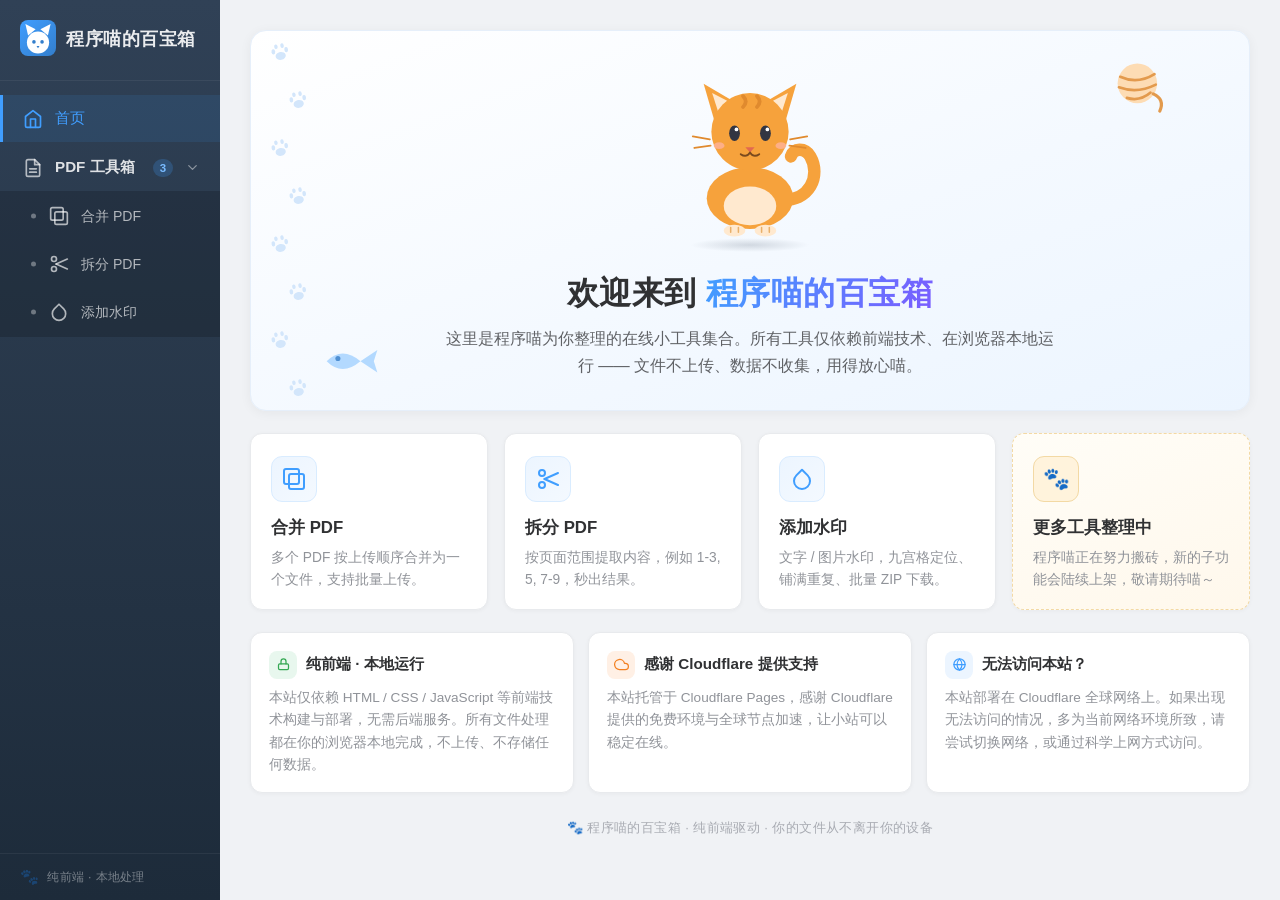
==== index.html @ ae6d6d7b "Add welcome home page with feature cards and cat mascot - 新增欢迎首页：功能卡片入口、猫吉祥物彩蛋、返回首页导航 - 侧边栏 PDF 工具箱改" ====
<!DOCTYPE html>
<html lang="zh-CN">
<head>
    <meta charset="UTF-8">
    <meta name="viewport" content="width=device-width, initial-scale=1.0">
    <title>程序喵的百宝箱 — 在线小工具集</title>
    <link rel="icon" href="data:image/svg+xml,%3Csvg xmlns='http://www.w3.org/2000/svg' viewBox='0 0 100 100'%3E%3Ctext y='.9em' font-size='90'%3E🐱%3C/text%3E%3C/svg%3E">
    <link rel="stylesheet" href="styles.css">
</head>
<body>
    <!-- 公共图形定义（猫爪印） -->
    <svg width="0" height="0" style="position:absolute" aria-hidden="true">
        <defs>
            <g id="pawShape" fill="currentColor">
                <ellipse cx="12" cy="16.4" rx="5.6" ry="4.3"/>
                <ellipse cx="4.9" cy="10.6" rx="2" ry="2.8"/>
                <ellipse cx="19.1" cy="10.6" rx="2" ry="2.8"/>
                <ellipse cx="8.6" cy="5.6" rx="1.9" ry="2.6"/>
                <ellipse cx="15.4" cy="5.6" rx="1.9" ry="2.6"/>
            </g>
        </defs>
    </svg>

    <div class="app-container">
        <!-- 侧边栏 -->
        <aside class="sidebar">
            <div class="sidebar-header">
                <div class="sidebar-logo">
                    <svg class="logo-cat" viewBox="0 0 24 24">
                        <g fill="currentColor">
                            <path d="M5.4 10.4 L3.6 2.6 L10.4 6.2 Z"/>
                            <path d="M18.6 10.4 L20.4 2.6 L13.6 6.2 Z"/>
                            <circle cx="12" cy="15" r="7.4"/>
                        </g>
                        <g class="logo-cat-eyes" fill="#337ecc">
                            <circle cx="9.3" cy="14.6" r="1.2"/>
                            <circle cx="14.7" cy="14.6" r="1.2"/>
                        </g>
                        <path d="M11 17.4 L13 17.4 L12 18.8 Z" fill="#337ecc"/>
                    </svg>
                </div>
                <span class="sidebar-title">程序喵的百宝箱</span>
            </div>
            <nav class="sidebar-nav">
                <div class="tool-nav-item nav-home active" data-page="home">
                    <svg viewBox="0 0 24 24" fill="none" stroke="currentColor" stroke-width="2" stroke-linecap="round" stroke-linejoin="round"><path d="M3 9l9-7 9 7v11a2 2 0 0 1-2 2H5a2 2 0 0 1-2-2z"/><polyline points="9 22 9 12 15 12 15 22"/></svg>
                    <span>首页</span>
                </div>
                <div class="nav-group open" id="pdfGroup">
                    <div class="nav-group-header">
                        <svg viewBox="0 0 24 24" fill="none" stroke="currentColor" stroke-width="2" stroke-linecap="round" stroke-linejoin="round"><path d="M14 2H6a2 2 0 0 0-2 2v16a2 2 0 0 0 2 2h12a2 2 0 0 0 2-2V8z"/><polyline points="14 2 14 8 20 8"/><line x1="16" y1="13" x2="8" y2="13"/><line x1="16" y1="17" x2="8" y2="17"/></svg>
                        <span>PDF 工具箱</span>
                        <span class="nav-badge">3</span>
                        <svg class="nav-group-arrow" viewBox="0 0 24 24" fill="none" stroke="currentColor" stroke-width="2" stroke-linecap="round" stroke-linejoin="round"><polyline points="9 18 15 12 9 6"/></svg>
                    </div>
                    <div class="nav-group-body">
                        <div class="nav-group-body-inner">
                            <div class="tool-nav-item nav-sub-item" data-tool="merge">
                                <svg viewBox="0 0 24 24" fill="none" stroke="currentColor" stroke-width="2" stroke-linecap="round" stroke-linejoin="round"><rect x="2" y="2" width="15" height="15" rx="2"/><rect x="7" y="7" width="15" height="15" rx="2"/></svg>
                                <span>合并 PDF</span>
                            </div>
                            <div class="tool-nav-item nav-sub-item" data-tool="split">
                                <svg viewBox="0 0 24 24" fill="none" stroke="currentColor" stroke-width="2" stroke-linecap="round" stroke-linejoin="round"><circle cx="6" cy="6" r="3"/><circle cx="6" cy="18" r="3"/><line x1="8.5" y1="12" x2="22" y2="6"/><line x1="8.5" y1="12" x2="22" y2="18"/></svg>
                                <span>拆分 PDF</span>
                            </div>
                            <div class="tool-nav-item nav-sub-item" data-tool="watermark">
                                <svg viewBox="0 0 24 24" fill="none" stroke="currentColor" stroke-width="2" stroke-linecap="round" stroke-linejoin="round"><path d="M12 2.69l5.66 5.66a8 8 0 1 1-11.31 0z"/></svg>
                                <span>添加水印</span>
                            </div>
                        </div>
                    </div>
                </div>
            </nav>
            <div class="sidebar-footer">
                <span class="footer-paw">🐾</span>
                <span>纯前端 · 本地处理</span>
            </div>
        </aside>

        <!-- 主内容区 -->
        <main class="main-content">
            <!-- 首页（欢迎页） -->
            <section class="home-page" id="homePage">
                <div class="home-hero">
                    <div class="paw-trail" aria-hidden="true">
                        <svg class="paw" viewBox="0 0 24 24"><use href="#pawShape"/></svg>
                        <svg class="paw" viewBox="0 0 24 24"><use href="#pawShape"/></svg>
                        <svg class="paw" viewBox="0 0 24 24"><use href="#pawShape"/></svg>
                        <svg class="paw" viewBox="0 0 24 24"><use href="#pawShape"/></svg>
                        <svg class="paw" viewBox="0 0 24 24"><use href="#pawShape"/></svg>
                        <svg class="paw" viewBox="0 0 24 24"><use href="#pawShape"/></svg>
                        <svg class="paw" viewBox="0 0 24 24"><use href="#pawShape"/></svg>
                        <svg class="paw" viewBox="0 0 24 24"><use href="#pawShape"/></svg>
                    </div>
                    <svg class="hero-deco deco-yarn" viewBox="0 0 44 44" aria-hidden="true">
                        <circle cx="20" cy="20" r="15" fill="#ffd7a8"/>
                        <path d="M7 15 Q20 21 33 13 M6 23 Q20 28 34 21 M12 31 Q22 34 30 27" stroke="#e08a2e" stroke-width="2" fill="none" stroke-linecap="round"/>
                        <path d="M32 28 Q41 32 37 41" stroke="#e08a2e" stroke-width="2.4" fill="none" stroke-linecap="round"/>
                    </svg>
                    <svg class="hero-deco deco-fish" viewBox="0 0 44 26" aria-hidden="true">
                        <path d="M4 13 Q15 2 28 13 Q15 24 4 13 Z" fill="#a8d4ff"/>
                        <path d="M28 13 L40 5 L37.5 13 L40 21 Z" fill="#a8d4ff"/>
                        <circle cx="12" cy="11" r="1.8" fill="#337ecc"/>
                    </svg>

                    <div class="cat-stage">
                        <div class="cat-bubble" id="catBubble">喵～ 欢迎来到百宝箱！</div>
                        <svg id="catMascot" class="cat-mascot" viewBox="0 0 220 214" role="img" aria-label="程序喵吉祥物，点它试试">
                            <!-- 尾巴 -->
                            <path class="cat-tail" d="M148 164 C 188 168, 202 132, 188 108 C 181 96, 166 97, 163 108" fill="none" stroke="#f6a23c" stroke-width="16" stroke-linecap="round"/>
                            <!-- 身体 -->
                            <ellipse cx="110" cy="162" rx="56" ry="40" fill="#f6a23c"/>
                            <ellipse cx="110" cy="172" rx="34" ry="25" fill="#ffe9cf"/>
                            <!-- 耳朵 -->
                            <path d="M64 62 L50 14 L98 42 Z" fill="#f6a23c"/>
                            <path d="M156 62 L170 14 L122 42 Z" fill="#f6a23c"/>
                            <path d="M70 54 L61 26 L92 42 Z" fill="#ffe9cf"/>
                            <path d="M150 54 L159 26 L128 42 Z" fill="#ffe9cf"/>
                            <!-- 头 -->
                            <circle cx="110" cy="76" r="50" fill="#f6a23c"/>
                            <!-- 额头条纹 -->
                            <path d="M101 30 q7 7 0 14" stroke="#e08a2e" stroke-width="5" fill="none" stroke-linecap="round"/>
                            <path d="M119 30 q7 7 0 14" stroke="#e08a2e" stroke-width="5" fill="none" stroke-linecap="round"/>
                            <!-- 眼睛 -->
                            <g class="cat-eyes">
                                <ellipse cx="90" cy="78" rx="7" ry="10" fill="#323542"/>
                                <ellipse cx="130" cy="78" rx="7" ry="10" fill="#323542"/>
                                <circle cx="92.5" cy="73" r="2.4" fill="#fff"/>
                                <circle cx="132.5" cy="73" r="2.4" fill="#fff"/>
                            </g>
                            <!-- 腮红 -->
                            <ellipse cx="70" cy="94" rx="7" ry="4.5" fill="#ffb3a0" opacity="0.75"/>
                            <ellipse cx="150" cy="94" rx="7" ry="4.5" fill="#ffb3a0" opacity="0.75"/>
                            <!-- 鼻子和嘴 -->
                            <path d="M104 96 L116 96 L110 103 Z" fill="#e2694f"/>
                            <path d="M110 103 Q 105 110 98 105 M110 103 Q 115 110 122 105" stroke="#7a4a1e" stroke-width="2.4" fill="none" stroke-linecap="round"/>
                            <!-- 胡须 -->
                            <path d="M58 86 L36 82 M59 94 L38 97" stroke="#e08a2e" stroke-width="2.4" stroke-linecap="round"/>
                            <path d="M162 86 L184 82 M161 94 L182 97" stroke="#e08a2e" stroke-width="2.4" stroke-linecap="round"/>
                            <!-- 前爪 -->
                            <ellipse cx="90" cy="204" rx="14" ry="7.5" fill="#ffe9cf"/>
                            <ellipse cx="130" cy="204" rx="14" ry="7.5" fill="#ffe9cf"/>
                            <path d="M85 200 v6 M95 200 v6 M125 200 v6 M135 200 v6" stroke="#e8b06a" stroke-width="2" stroke-linecap="round"/>
                        </svg>
                        <div class="cat-shadow"></div>
                    </div>

                    <h1 class="home-title">欢迎来到 <span class="brand-name">程序喵的百宝箱</span></h1>
                    <p class="home-sub">这里是程序喵为你整理的在线小工具集合。所有工具仅依赖前端技术、在浏览器本地运行 —— 文件不上传、数据不收集，用得放心喵。</p>
                </div>

                <div class="home-cards">
                    <div class="feature-card" data-tool="merge">
                        <div class="card-icon">
                            <svg viewBox="0 0 24 24" fill="none" stroke="currentColor" stroke-width="2" stroke-linecap="round" stroke-linejoin="round"><rect x="2" y="2" width="15" height="15" rx="2"/><rect x="7" y="7" width="15" height="15" rx="2"/></svg>
                        </div>
                        <h3>合并 PDF</h3>
                        <p>多个 PDF 按上传顺序合并为一个文件，支持批量上传。</p>
                        <span class="card-arrow">→</span>
                        <svg class="card-paw" viewBox="0 0 24 24"><use href="#pawShape"/></svg>
                    </div>
                    <div class="feature-card" data-tool="split">
                        <div class="card-icon">
                            <svg viewBox="0 0 24 24" fill="none" stroke="currentColor" stroke-width="2" stroke-linecap="round" stroke-linejoin="round"><circle cx="6" cy="6" r="3"/><circle cx="6" cy="18" r="3"/><line x1="8.5" y1="12" x2="22" y2="6"/><line x1="8.5" y1="12" x2="22" y2="18"/></svg>
                        </div>
                        <h3>拆分 PDF</h3>
                        <p>按页面范围提取内容，例如 1-3, 5, 7-9，秒出结果。</p>
                        <span class="card-arrow">→</span>
                        <svg class="card-paw" viewBox="0 0 24 24"><use href="#pawShape"/></svg>
                    </div>
                    <div class="feature-card" data-tool="watermark">
                        <div class="card-icon">
                            <svg viewBox="0 0 24 24" fill="none" stroke="currentColor" stroke-width="2" stroke-linecap="round" stroke-linejoin="round"><path d="M12 2.69l5.66 5.66a8 8 0 1 1-11.31 0z"/></svg>
                        </div>
                        <h3>添加水印</h3>
                        <p>文字 / 图片水印，九宫格定位、铺满重复、批量 ZIP 下载。</p>
                        <span class="card-arrow">→</span>
                        <svg class="card-paw" viewBox="0 0 24 24"><use href="#pawShape"/></svg>
                    </div>
                    <div class="feature-card more-card">
                        <div class="card-icon more-icon">🐾</div>
                        <h3>更多工具整理中</h3>
                        <p>程序喵正在努力搬砖，新的子功能会陆续上架，敬请期待喵～</p>
                        <svg class="card-paw" viewBox="0 0 24 24"><use href="#pawShape"/></svg>
                    </div>
                </div>

                <div class="site-notice">
                    <div class="notice-item">
                        <strong>
                            <span class="notice-icon lock">
                                <svg viewBox="0 0 24 24" fill="none" stroke="currentColor" stroke-width="2" stroke-linecap="round" stroke-linejoin="round"><rect x="4" y="11" width="16" height="9" rx="2"/><path d="M8 11V7a4 4 0 0 1 8 0v4"/></svg>
                            </span>
                            纯前端 · 本地运行
                        </strong>
                        <p>本站仅依赖 HTML / CSS / JavaScript 等前端技术构建与部署，无需后端服务。所有文件处理都在你的浏览器本地完成，不上传、不存储任何数据。</p>
                    </div>
                    <div class="notice-item">
                        <strong>
                            <span class="notice-icon cloud">
                                <svg viewBox="0 0 24 24" fill="none" stroke="currentColor" stroke-width="2" stroke-linecap="round" stroke-linejoin="round"><path d="M18 10h-1.26A8 8 0 1 0 9 20h9a5 5 0 0 0 0-10z"/></svg>
                            </span>
                            感谢 Cloudflare 提供支持
                        </strong>
                        <p>本站托管于 Cloudflare Pages，感谢 Cloudflare 提供的免费环境与全球节点加速，让小站可以稳定在线。</p>
                    </div>
                    <div class="notice-item">
                        <strong>
                            <span class="notice-icon globe">
                                <svg viewBox="0 0 24 24" fill="none" stroke="currentColor" stroke-width="2" stroke-linecap="round" stroke-linejoin="round"><circle cx="12" cy="12" r="9"/><line x1="3" y1="12" x2="21" y2="12"/><path d="M12 3c2.5 2.5 4 5.6 4 9s-1.5 6.5-4 9c-2.5-2.5-4-5.6-4-9s1.5-6.5 4-9z"/></svg>
                            </span>
                            无法访问本站？
                        </strong>
                        <p>本站部署在 Cloudflare 全球网络上。如果出现无法访问的情况，多为当前网络环境所致，请尝试切换网络，或通过科学上网方式访问。</p>
                    </div>
                </div>

                <footer class="home-footer">🐾 程序喵的百宝箱 · 纯前端驱动 · 你的文件从不离开你的设备</footer>
            </section>

            <!-- 工具面板 -->
            <div id="tool-panel" class="tool-panel hidden">
                <button class="back-btn" id="backBtn">‹ 返回首页</button>
                <div id="tool-content"></div>
            </div>
        </main>
    </div>

    <script src="vendor/pdf-lib.min.js"></script>
    <script src="vendor/jszip.min.js"></script>
    <script src="vendor/pdf.min.js"></script>
    <script>
        if (typeof pdfjsLib !== 'undefined') {
            pdfjsLib.GlobalWorkerOptions.workerSrc = 'vendor/pdf.worker.min.js';
        }
    </script>
    <script src="app.js"></script>
</body>
</html>
---- styles.css ----
/* ===== Reset ===== */
* {
    margin: 0;
    padding: 0;
    box-sizing: border-box;
}

body {
    font-family: -apple-system, BlinkMacSystemFont, 'Segoe UI', 'Helvetica Neue', Arial, sans-serif;
    background: #f0f2f5;
    min-height: 100vh;
    color: #333;
}

/* ===== App Container ===== */
.app-container {
    display: flex;
    height: 100vh;
    overflow: hidden;
}

/* ===== Sidebar ===== */
.sidebar {
    width: 220px;
    flex-shrink: 0;
    background: linear-gradient(180deg, #304156 0%, #1d2b3a 100%);
    display: flex;
    flex-direction: column;
    overflow: hidden;
}

.sidebar-header {
    display: flex;
    align-items: center;
    gap: 10px;
    padding: 20px 20px 24px;
    border-bottom: 1px solid rgba(255, 255, 255, 0.06);
}

.sidebar-logo {
    display: flex;
    align-items: center;
    justify-content: center;
    width: 36px;
    height: 36px;
    background: linear-gradient(135deg, #409eff, #337ecc);
    border-radius: 8px;
    color: white;
    flex-shrink: 0;
}

.sidebar-title {
    font-size: 1.15rem;
    font-weight: 700;
    color: rgba(255, 255, 255, 0.9);
    letter-spacing: 0.5px;
}

/* ===== Nav ===== */
.sidebar-nav {
    flex: 1;
    padding: 12px 0;
    overflow-y: auto;
}

.tool-nav-item {
    display: flex;
    align-items: center;
    gap: 12px;
    padding: 13px 20px;
    color: rgba(255, 255, 255, 0.65);
    cursor: pointer;
    transition: all 0.2s ease;
    font-size: 0.95rem;
    border-left: 3px solid transparent;
    user-select: none;
    margin: 2px 0;
}

.tool-nav-item:hover {
    background: rgba(255, 255, 255, 0.05);
    color: rgba(255, 255, 255, 0.9);
}

.tool-nav-item.active {
    background: rgba(64, 158, 255, 0.1);
    color: #409eff;
    border-left-color: #409eff;
}

.tool-nav-item svg {
    width: 20px;
    height: 20px;
    flex-shrink: 0;
}

.tool-nav-item span {
    white-space: nowrap;
}

/* ===== Sidebar Footer ===== */
.sidebar-footer {
    display: flex;
    align-items: center;
    gap: 8px;
    padding: 14px 20px;
    border-top: 1px solid rgba(255, 255, 255, 0.06);
    color: rgba(255, 255, 255, 0.4);
    font-size: 0.78rem;
    letter-spacing: 0.3px;
}

.footer-paw {
    font-size: 0.95rem;
    animation: pawPulse 3.2s ease-in-out infinite;
    transform-origin: center;
}

@keyframes pawPulse {
    0%, 100% { transform: scale(1) rotate(-6deg); opacity: 0.7; }
    50% { transform: scale(1.15) rotate(6deg); opacity: 1; }
}

/* ===== Nav Group (collapsible submenu) ===== */
.nav-group {
    margin: 2px 0;
}

.nav-group-header {
    display: flex;
    align-items: center;
    gap: 12px;
    padding: 13px 20px;
    color: rgba(255, 255, 255, 0.85);
    cursor: pointer;
    transition: all 0.2s ease;
    font-size: 0.95rem;
    border-left: 3px solid transparent;
    user-select: none;
    font-weight: 600;
}

.nav-group-header:hover {
    background: rgba(255, 255, 255, 0.05);
    color: #fff;
}

.nav-group-header > svg:first-child {
    width: 20px;
    height: 20px;
    flex-shrink: 0;
    color: rgba(255, 255, 255, 0.65);
}

.nav-group-header > span:first-of-type {
    flex: 1;
    white-space: nowrap;
}

.nav-badge {
    min-width: 20px;
    height: 18px;
    padding: 0 6px;
    display: inline-flex;
    align-items: center;
    justify-content: center;
    background: rgba(64, 158, 255, 0.22);
    color: #79bbff;
    border-radius: 9px;
    font-size: 0.72rem;
    font-weight: 700;
}

.nav-group-arrow {
    width: 15px;
    height: 15px;
    flex-shrink: 0;
    color: rgba(255, 255, 255, 0.45);
    transition: transform 0.28s cubic-bezier(0.4, 0, 0.2, 1);
}

.nav-group.open .nav-group-arrow {
    transform: rotate(90deg);
}

.nav-group-body {
    display: grid;
    grid-template-rows: 0fr;
    transition: grid-template-rows 0.3s cubic-bezier(0.4, 0, 0.2, 1);
}

.nav-group.open .nav-group-body {
    grid-template-rows: 1fr;
}

.nav-group-body-inner {
    overflow: hidden;
    background: rgba(0, 0, 0, 0.18);
}

.nav-sub-item {
    padding-left: 46px !important;
    font-size: 0.88rem !important;
    position: relative;
}

.nav-sub-item::before {
    content: '';
    position: absolute;
    left: 28px;
    top: 50%;
    width: 5px;
    height: 5px;
    border-radius: 50%;
    background: rgba(255, 255, 255, 0.35);
    transform: translateY(-50%);
    transition: all 0.2s ease;
}

.nav-sub-item.active::before {
    background: #409eff;
    box-shadow: 0 0 6px rgba(64, 158, 255, 0.8);
}

/* ===== Main Content ===== */
.main-content {
    flex: 1;
    overflow-y: auto;
    padding: 30px;
    background: #f0f2f5;
    position: relative;
}

/* ===== Tool Panel (Card) ===== */
.tool-panel {
    background: white;
    border-radius: 8px;
    padding: 32px;
    box-shadow: 0 2px 12px rgba(0, 0, 0, 0.06);
    min-height: 400px;
}

.tool-panel.hidden {
    display: none;
}

/* ===== Home / Welcome Page ===== */
.home-page {
    max-width: 1080px;
    margin: 0 auto;
    padding-bottom: 20px;
    animation: homeFadeIn 0.5s ease both;
}

@keyframes homeFadeIn {
    from { opacity: 0; transform: translateY(10px); }
    to { opacity: 1; transform: translateY(0); }
}

.home-hero {
    position: relative;
    text-align: center;
    padding: 42px 20px 30px;
    background: linear-gradient(160deg, #ffffff 0%, #f4f9ff 55%, #ecf5ff 100%);
    border: 1px solid #e6effa;
    border-radius: 16px;
    box-shadow: 0 2px 12px rgba(0, 0, 0, 0.05);
    overflow: hidden;
}

.paw-trail {
    position: absolute;
    left: 18px;
    top: 0;
    bottom: 0;
    display: flex;
    flex-direction: column;
    gap: 26px;
    justify-content: center;
    pointer-events: none;
}

.paw-trail .paw {
    width: 22px;
    height: 22px;
    color: #d3e6fb;
    opacity: 0;
    transform: rotate(-16deg) translateX(-8px);
}

.paw-trail .paw:nth-child(2n) {
    transform: rotate(14deg) translateX(10px);
    margin-left: 18px;
}

.paw-trail .paw:nth-child(1) { animation: pawAppear 0.5s ease forwards 0.15s; }
.paw-trail .paw:nth-child(2) { animation: pawAppear 0.5s ease forwards 0.3s; }
.paw-trail .paw:nth-child(3) { animation: pawAppear 0.5s ease forwards 0.45s; }
.paw-trail .paw:nth-child(4) { animation: pawAppear 0.5s ease forwards 0.6s; }
.paw-trail .paw:nth-child(5) { animation: pawAppear 0.5s ease forwards 0.75s; }
.paw-trail .paw:nth-child(6) { animation: pawAppear 0.5s ease forwards 0.9s; }
.paw-trail .paw:nth-child(7) { animation: pawAppear 0.5s ease forwards 1.05s; }
.paw-trail .paw:nth-child(8) { animation: pawAppear 0.5s ease forwards 1.2s; }

@keyframes pawAppear {
    to { opacity: 1; transform: rotate(-10deg) translateX(0); }
}

.hero-deco {
    position: absolute;
    opacity: 0.85;
    pointer-events: none;
}

.deco-yarn {
    width: 58px;
    right: 8%;
    top: 26px;
    animation: yarnRoll 7s ease-in-out infinite;
}

@keyframes yarnRoll {
    0%, 100% { transform: translateY(0) rotate(0deg); }
    50% { transform: translateY(14px) rotate(24deg); }
}

.deco-fish {
    width: 62px;
    left: 7%;
    bottom: 30px;
    animation: fishFloat 8s ease-in-out infinite;
}

@keyframes fishFloat {
    0%, 100% { transform: translateY(0) rotate(-6deg); }
    50% { transform: translateY(-12px) rotate(5deg); }
}

.cat-stage {
    position: relative;
    display: inline-block;
    margin-bottom: 6px;
}

.cat-mascot {
    width: 170px;
    height: auto;
    cursor: pointer;
    animation: catBreath 3.4s ease-in-out infinite;
    transform-origin: 50% 90%;
    transition: transform 0.15s ease;
}

.cat-mascot:hover {
    animation-play-state: paused;
    transform: scale(1.06);
}

.cat-mascot.pounce {
    animation: catPounce 0.55s cubic-bezier(0.34, 1.56, 0.64, 1);
}

@keyframes catPounce {
    0% { transform: scale(1) translateY(0); }
    30% { transform: scale(0.92) translateY(6px); }
    65% { transform: scale(1.08) translateY(-12px) rotate(-3deg); }
    100% { transform: scale(1) translateY(0); }
}

@keyframes catBreath {
    0%, 100% { transform: scaleY(1); }
    50% { transform: scaleY(1.025); }
}

.cat-shadow {
    width: 120px;
    height: 14px;
    margin: -4px auto 0;
    background: radial-gradient(ellipse at center, rgba(48, 65, 86, 0.18) 0%, transparent 70%);
    border-radius: 50%;
    animation: shadowBreath 3.4s ease-in-out infinite;
}

@keyframes shadowBreath {
    0%, 100% { transform: scaleX(1); opacity: 1; }
    50% { transform: scaleX(0.92); opacity: 0.75; }
}

.cat-bubble {
    position: absolute;
    left: 100%;
    top: 6%;
    margin-left: 10px;
    background: #fff;
    border: 1.5px solid #c6e2ff;
    color: #3a6ea8;
    padding: 9px 14px;
    border-radius: 14px;
    border-bottom-left-radius: 2px;
    font-size: 0.88rem;
    font-weight: 600;
    white-space: nowrap;
    box-shadow: 0 3px 12px rgba(64, 158, 255, 0.12);
    opacity: 0;
    transform: translateY(6px) scale(0.9);
    transition: all 0.3s cubic-bezier(0.34, 1.56, 0.64, 1);
    pointer-events: none;
    z-index: 2;
}

.cat-bubble.show {
    opacity: 1;
    transform: translateY(0) scale(1);
}

.cat-eyes {
    transform-origin: 110px 78px;
    animation: eyeBlink 5.2s ease-in-out infinite;
}

@keyframes eyeBlink {
    0%, 94%, 100% { transform: scaleY(1); }
    96.5% { transform: scaleY(0.08); }
}

.cat-tail {
    transform-origin: 150px 160px;
    animation: tailWag 2.6s ease-in-out infinite;
}

@keyframes tailWag {
    0%, 100% { transform: rotate(0deg); }
    50% { transform: rotate(9deg); }
}

.home-title {
    font-size: 2rem;
    font-weight: 800;
    color: #303133;
    margin: 14px 0 10px;
    letter-spacing: 0.5px;
}

.brand-name {
    background: linear-gradient(120deg, #409eff 0%, #7a5cff 100%);
    -webkit-background-clip: text;
    background-clip: text;
    color: transparent;
}

.home-sub {
    max-width: 620px;
    margin: 0 auto;
    color: #606266;
    line-height: 1.7;
    font-size: 0.98rem;
}

/* ===== Home Feature Cards ===== */
.home-cards {
    display: grid;
    grid-template-columns: repeat(auto-fit, minmax(230px, 1fr));
    gap: 16px;
    margin: 22px 0;
}

.feature-card {
    position: relative;
    background: white;
    border: 1px solid #e8eaed;
    border-radius: 12px;
    padding: 22px 20px 18px;
    cursor: pointer;
    transition: all 0.25s cubic-bezier(0.4, 0, 0.2, 1);
    box-shadow: 0 1px 4px rgba(0, 0, 0, 0.04);
    overflow: hidden;
    animation: cardRise 0.5s ease backwards;
}

.feature-card:nth-child(1) { animation-delay: 0.08s; }
.feature-card:nth-child(2) { animation-delay: 0.16s; }
.feature-card:nth-child(3) { animation-delay: 0.24s; }
.feature-card:nth-child(4) { animation-delay: 0.32s; }

@keyframes cardRise {
    from { opacity: 0; transform: translateY(16px); }
    to { opacity: 1; transform: translateY(0); }
}

.feature-card:hover {
    border-color: #c6e2ff;
    box-shadow: 0 8px 24px rgba(64, 158, 255, 0.14);
    transform: translateY(-4px);
}

.feature-card:hover .card-arrow {
    transform: translateX(4px);
    opacity: 1;
}

.feature-card:hover .card-paw {
    opacity: 1;
    transform: rotate(-14deg) scale(1.1);
}

.card-icon {
    width: 46px;
    height: 46px;
    display: flex;
    align-items: center;
    justify-content: center;
    background: linear-gradient(135deg, #ecf5ff, #f4f9ff);
    border: 1px solid #d9ecff;
    border-radius: 11px;
    color: #409eff;
    margin-bottom: 14px;
}

.card-icon svg {
    width: 24px;
    height: 24px;
}

.more-icon {
    font-size: 1.35rem;
}

.feature-card h3 {
    font-size: 1.05rem;
    color: #303133;
    margin-bottom: 8px;
    font-weight: 700;
}

.feature-card p {
    font-size: 0.86rem;
    color: #909399;
    line-height: 1.6;
}

.card-arrow {
    position: absolute;
    right: 18px;
    bottom: 16px;
    color: #409eff;
    font-weight: 700;
    opacity: 0;
    transform: translateX(-6px);
    transition: all 0.25s ease;
}

.card-paw {
    position: absolute;
    right: 14px;
    top: 18px;
    width: 20px;
    height: 20px;
    color: #c6e2ff;
    opacity: 0;
    transform: rotate(18deg) scale(0.9);
    transition: all 0.25s ease;
}

.more-card {
    cursor: default;
    background: linear-gradient(160deg, #fffdf7 0%, #fff8ec 100%);
    border: 1px dashed #f3d9a4;
}

.more-card:hover {
    transform: none;
    box-shadow: 0 4px 14px rgba(224, 138, 46, 0.1);
    border-color: #e8b06a;
}

.more-card .card-icon {
    background: #fff3dc;
    border-color: #f3d9a4;
}

/* ===== Home Site Notice ===== */
.site-notice {
    display: grid;
    grid-template-columns: repeat(auto-fit, minmax(260px, 1fr));
    gap: 14px;
    margin-bottom: 20px;
}

.notice-item {
    background: white;
    border: 1px solid #e8eaed;
    border-radius: 12px;
    padding: 18px 18px 16px;
    box-shadow: 0 1px 4px rgba(0, 0, 0, 0.04);
    transition: all 0.25s ease;
}

.notice-item:hover {
    border-color: #d9ecff;
    box-shadow: 0 4px 14px rgba(64, 158, 255, 0.08);
}

.notice-item strong {
    display: flex;
    align-items: center;
    gap: 9px;
    font-size: 0.95rem;
    color: #303133;
    margin-bottom: 8px;
}

.notice-item p {
    font-size: 0.85rem;
    color: #909399;
    line-height: 1.65;
}

.notice-icon {
    width: 28px;
    height: 28px;
    display: inline-flex;
    align-items: center;
    justify-content: center;
    border-radius: 8px;
    flex-shrink: 0;
}

.notice-icon svg {
    width: 15px;
    height: 15px;
}

.notice-icon.lock {
    background: #e8f7ee;
    color: #34a853;
}

.notice-icon.cloud {
    background: #fff0e5;
    color: #f38020;
}

.notice-icon.globe {
    background: #ecf5ff;
    color: #409eff;
}

.home-footer {
    text-align: center;
    color: #a8abb2;
    font-size: 0.82rem;
    padding: 6px 0 18px;
    letter-spacing: 0.4px;
}

/* ===== Back Button ===== */
.back-btn {
    background: #f0f2f5;
    border: none;
    padding: 10px 20px;
    border-radius: 6px;
    cursor: pointer;
    font-size: 0.95rem;
    margin-bottom: 24px;
    transition: all 0.2s ease;
    color: #606266;
}

.back-btn:hover {
    background: #e4e7ed;
    color: #409eff;
}

/* ===== Upload Area ===== */
.upload-area {
    border: 2px dashed #dcdfe6;
    border-radius: 8px;
    padding: 36px 20px;
    text-align: center;
    cursor: pointer;
    transition: all 0.3s ease;
    margin-bottom: 24px;
    background: #fafafa;
}

.upload-area:hover,
.upload-area.drag-over {
    border-color: #409eff;
    background: #ecf5ff;
}

.upload-icon {
    width: 72px;
    height: 72px;
    margin: 0 auto 16px;
    background: #f0f2f5;
    border-radius: 50%;
    display: flex;
    align-items: center;
    justify-content: center;
}

.upload-text {
    font-size: 1.1rem;
    color: #303133;
    margin-bottom: 8px;
}

.upload-hint {
    color: #909399;
    font-size: 0.9rem;
}

/* ===== File List ===== */
.file-list {
    margin: 16px 0;
}

.file-item {
    display: flex;
    align-items: center;
    justify-content: space-between;
    background: #f5f7fa;
    padding: 12px 16px;
    border-radius: 6px;
    margin-bottom: 8px;
    border: 1px solid #e4e7ed;
    transition: all 0.2s ease;
}

.file-item:hover {
    background: #ecf5ff;
    border-color: #c6e2ff;
}

.file-item-left {
    display: flex;
    align-items: center;
    gap: 12px;
    flex: 1;
    min-width: 0;
}

.file-icon {
    width: 36px;
    height: 36px;
    background: #409eff;
    border-radius: 6px;
    display: flex;
    align-items: center;
    justify-content: center;
    color: white;
    font-weight: bold;
    flex-shrink: 0;
    font-size: 0.85rem;
}

.file-item-details {
    flex: 1;
    min-width: 0;
}

.file-info {
    flex: 1;
}

.file-name {
    font-weight: 600;
    color: #303133;
    overflow: hidden;
    text-overflow: ellipsis;
    white-space: nowrap;
    font-size: 0.95rem;
}

.file-size {
    color: #909399;
    font-size: 0.85rem;
    margin-top: 2px;
}

.file-item-pages {
    color: #909399;
    font-size: 0.85rem;
    margin-top: 2px;
}

.remove-btn {
    background: none;
    border: none;
    color: #c0c4cc;
    cursor: pointer;
    padding: 4px 8px;
    font-size: 1.1rem;
    transition: all 0.2s ease;
    flex-shrink: 0;
}

.remove-btn:hover {
    color: #f56c6c;
}

/* ===== Config Button ===== */
.config-watermark-btn {
    display: inline-flex;
    align-items: center;
    gap: 6px;
    background: #ecf5ff;
    color: #409eff;
    border: 1px solid #d9ecff;
    padding: 8px 16px;
    border-radius: 6px;
    cursor: pointer;
    font-size: 0.9rem;
    transition: all 0.2s ease;
}

.config-watermark-btn:hover {
    background: #409eff;
    color: white;
    border-color: #409eff;
}

/* ===== Action Button ===== */
.action-btn {
    background: linear-gradient(135deg, #409eff 0%, #337ecc 100%);
    color: white;
    border: none;
    padding: 12px 28px;
    border-radius: 6px;
    cursor: pointer;
    font-size: 1rem;
    font-weight: 500;
    transition: all 0.3s ease;
    box-shadow: 0 2px 8px rgba(64, 158, 255, 0.3);
}

.action-btn:hover {
    box-shadow: 0 4px 16px rgba(64, 158, 255, 0.4);
    transform: translateY(-1px);
}

.action-btn:disabled {
    background: #a0cfff;
    cursor: not-allowed;
    box-shadow: none;
    transform: none;
}

/* ===== Options Panel ===== */
.options-panel {
    background: #f5f7fa;
    border-radius: 8px;
    padding: 16px 20px;
    border: 1px solid #e4e7ed;
}

.option-group {
    margin-bottom: 16px;
}

.option-group:last-child {
    margin-bottom: 0;
}

.option-label {
    display: block;
    font-size: 0.9rem;
    font-weight: 600;
    color: #606266;
    margin-bottom: 8px;
}

.option-input {
    width: 100%;
    padding: 10px 12px;
    border: 1px solid #dcdfe6;
    border-radius: 6px;
    font-size: 0.95rem;
    transition: all 0.2s ease;
    outline: none;
    color: #303133;
    background: white;
}

.option-input:focus {
    border-color: #409eff;
    box-shadow: 0 0 0 2px rgba(64, 158, 255, 0.15);
}

.option-row {
    display: flex;
    align-items: center;
    gap: 12px;
}

.option-row .option-input {
    width: auto;
    flex: 1;
}


.page-range-input {
    display: flex;
    align-items: center;
    gap: 8px;
    margin-top: 12px;
    flex-wrap: wrap;
}

.page-range-input .option-input {
    width: 100px;
    flex: none;
}

/* ===== Progress Bar ===== */
.progress-bar {
    background: #ebeef5;
    border-radius: 20px;
    height: 8px;
    overflow: hidden;
    margin: 20px 0;
    position: relative;
}

.progress-bar.hidden {
    display: none;
}

.progress-fill {
    height: 100%;
    background: linear-gradient(90deg, #409eff, #337ecc);
    border-radius: 20px;
    transition: width 0.4s ease;
    min-width: 0;
}

/* ===== Success / Error ===== */
.success-message {
    text-align: center;
    padding: 40px 20px;
}

.success-icon {
    width: 64px;
    height: 64px;
    margin: 0 auto 16px;
    background: #e1f3d8;
    border-radius: 50%;
    display: flex;
    align-items: center;
    justify-content: center;
    color: #67c23a;
}

.error-message {
    text-align: center;
    padding: 40px 20px;
    color: #f56c6c;
}

/* ===== Drag Handle ===== */
.drag-handle {
    cursor: move;
    color: #c0c4cc;
    padding: 0 8px;
    flex-shrink: 0;
}

/* ===== Watermark Config ===== */
.watermark-config {
    background: white;
    border: 1px solid #e8eaed;
    border-radius: 10px;
    padding: 14px 18px;
    margin-bottom: 12px;
    transition: all 0.2s ease;
    box-shadow: 0 1px 4px rgba(0, 0, 0, 0.04);
}

.watermark-config:hover {
    border-color: #c6e2ff;
    box-shadow: 0 2px 8px rgba(64, 158, 255, 0.08);
}

.watermark-header {
    display: flex;
    justify-content: space-between;
    align-items: center;
}

.watermark-title {
    font-weight: 600;
    font-size: 0.88rem;
    color: #303133;
}

.watermark-actions {
    display: flex;
    gap: 6px;
}

.icon-btn {
    width: 28px;
    height: 28px;
    display: flex;
    align-items: center;
    justify-content: center;
    border: 1px solid #e4e7ed;
    border-radius: 6px;
    background: white;
    cursor: pointer;
    color: #909399;
    transition: all 0.15s ease;
}

.icon-btn:hover {
    color: #409eff;
    border-color: #c6e2ff;
    background: #ecf5ff;
}

.icon-btn.danger:hover {
    color: #f56c6c;
    border-color: #fbc4c4;
    background: #fef0f0;
}

.watermark-config-body {
    margin-top: 12px;
    padding-top: 12px;
    border-top: 1px solid #f0f2f5;
    display: flex;
    flex-direction: column;
    gap: 10px;
}

/* Row in watermark config — horizontal layout for fields */
.wm-row {
    display: flex;
    gap: 12px;
    align-items: flex-start;
}

.wm-row > .wm-field {
    flex: 1;
    min-width: 0;
}

/* Keep repeat-count as full-width field outside row flow */
.wm-field {
    display: flex;
    flex-direction: column;
    gap: 4px;
}

.wm-field .option-label {
    font-size: 0.78rem;
    font-weight: 600;
    color: #606266;
    white-space: nowrap;
}

.wm-field .option-input {
    width: 100%;
}

.wm-field input[type="number"],
.wm-field input[type="text"] {
    padding: 5px 8px;
    font-size: 0.82rem;
    border: 1px solid #dcdfe6;
    border-radius: 5px;
    outline: none;
    transition: border-color 0.2s;
    height: 32px;
}

.wm-field input[type="number"]:focus,
.wm-field input[type="text"]:focus {
    border-color: #409eff;
}

.wm-field select {
    padding: 5px 8px;
    font-size: 0.82rem;
    border: 1px solid #dcdfe6;
    border-radius: 5px;
    outline: none;
    transition: border-color 0.2s;
    background: white;
    height: 32px;
}

.wm-field select:focus {
    border-color: #409eff;
}

.wm-field input[type="color"] {
    width: 80px;
    height: 32px;
    padding: 2px 4px;
    border: 1px solid #dcdfe6;
    border-radius: 5px;
    cursor: pointer;
    background: none;
}

/* Slider for repeat count */
.repeat-count-slider {
    -webkit-appearance: none;
    appearance: none;
    height: 3px;
    background: #dcdfe6;
    border-radius: 2px;
    outline: none;
}

.repeat-count-slider::-webkit-slider-thumb {
    -webkit-appearance: none;
    appearance: none;
    width: 12px;
    height: 12px;
    background: #409eff;
    border-radius: 50%;
    cursor: pointer;
    border: 2px solid white;
    box-shadow: 0 1px 3px rgba(0,0,0,0.15);
}

.repeat-count-slider::-moz-range-thumb {
    width: 12px;
    height: 12px;
    background: #409eff;
    border-radius: 50%;
    cursor: pointer;
    border: 2px solid white;
    box-shadow: 0 1px 3px rgba(0,0,0,0.15);
}

/* Repeat mode options inline */
.wm-field .repeat-mode-options {
    display: flex;
    gap: 5px;
}

.wm-field .repeat-mode-options .repeat-option {
    padding: 5px 12px;
    font-size: 0.8rem;
    border-radius: 5px;
    cursor: pointer;
    transition: all 0.2s ease;
    background: #f5f7fa;
    border: 1px solid #e4e7ed;
    color: #606266;
    user-select: none;
}

.wm-field .repeat-mode-options .repeat-option:hover {
    color: #409eff;
    border-color: #c6e2ff;
}

.wm-field .repeat-mode-options .repeat-option.active {
    background: #ecf5ff;
    border-color: #409eff;
    color: #409eff;
}

/* Compact position grid row */
.wm-position-row {
    display: flex;
    gap: 12px;
    align-items: stretch;
}

.wm-position-row > .wm-field {
    flex: 1;
    min-width: 0;
}

/* Position grid layout */
.wm-field .position-grid-wrap {
    display: flex;
    gap: 6px;
    align-items: stretch;
}

.wm-field .position-grid {
    display: grid;
    grid-template-columns: repeat(3, 1fr);
    gap: 2px;
    max-width: 108px;
}

.wm-field .position-cell {
    aspect-ratio: 1;
    display: flex;
    align-items: center;
    justify-content: center;
    background: #f5f7fa;
    border: 1px solid #e4e7ed;
    border-radius: 3px;
    cursor: pointer;
    font-size: 0.55rem;
    color: #909399;
    transition: all 0.15s ease;
    font-weight: 500;
}

.wm-field .position-cell:hover {
    border-color: #409eff;
    color: #409eff;
}

.wm-field .position-cell.active {
    background: #ecf5ff;
    border-color: #409eff;
    color: #409eff;
}

.wm-field .position-cell-custom-side {
    display: flex;
    align-items: center;
    justify-content: center;
    padding: 6px 8px;
    background: #f5f7fa;
    border: 1px solid #e4e7ed;
    border-radius: 3px;
    cursor: pointer;
    font-size: 0.65rem;
    color: #909399;
    transition: all 0.15s ease;
    font-weight: 500;
    writing-mode: vertical-lr;
    flex-shrink: 0;
}

.wm-field .position-cell-custom-side:hover {
    border-color: #409eff;
    color: #409eff;
}

.wm-field .position-cell-custom-side.active {
    background: #ecf5ff;
    border-color: #409eff;
    color: #409eff;
}

/* Custom position inputs */
.custom-position-group {
    display: flex;
    gap: 6px;
    margin-top: 6px;
}

.custom-pos-row {
    display: flex;
    align-items: center;
    gap: 4px;
    flex: 1;
}

.custom-pos-row .option-input {
    height: 28px;
    font-size: 0.78rem;
}

.custom-pos-label {
    font-size: 0.78rem;
    color: #909399;
    min-width: 14px;
    text-align: right;
}

/* Page selector compact */
.wm-field .page-selector {
    display: flex;
    flex-wrap: wrap;
    gap: 3px;
    max-height: 64px;
    overflow-y: auto;
}

.wm-field .page-select-all {
    padding: 3px 10px;
    background: #f0f2f5;
    border: none;
    border-radius: 3px;
    cursor: pointer;
    font-size: 0.72rem;
    color: #606266;
    transition: all 0.2s ease;
    margin-bottom: 4px;
    height: 24px;
}

.wm-field .page-select-all:hover {
    background: #e4e7ed;
    color: #409eff;
}

/* Page checkbox */
.page-checkbox {
    padding: 2px 8px;
    border: 1px solid #dcdfe6;
    border-radius: 4px;
    cursor: pointer;
    font-size: 0.72rem;
    color: #606266;
    background: white;
    transition: all 0.15s ease;
    user-select: none;
    height: 24px;
    display: inline-flex;
    align-items: center;
}

.page-checkbox:hover {
    border-color: #409eff;
    color: #409eff;
}

.page-checkbox.active {
    background: #409eff;
    border-color: #409eff;
    color: white;
}

/* ===== Batch Status ===== */
.batch-status {
    margin-top: 16px;
}

.batch-status-item {
    display: flex;
    align-items: center;
    gap: 12px;
    padding: 8px 0;
    border-bottom: 1px solid #ebeef5;
}

.batch-status-item:last-child {
    border-bottom: none;
}

.batch-status-name {
    min-width: 80px;
    font-size: 0.9rem;
    color: #303133;
    overflow: hidden;
    text-overflow: ellipsis;
    white-space: nowrap;
}

.batch-status-progress {
    flex: 1;
    display: flex;
    align-items: center;
    gap: 8px;
}

.batch-status-progress span {
    min-width: 36px;
    text-align: right;
    font-size: 0.85rem;
    color: #909399;
}

.mini-progress {
    flex: 1;
    height: 6px;
    background: #ebeef5;
    border-radius: 3px;
    overflow: hidden;
}

.mini-progress-fill {
    height: 100%;
    background: linear-gradient(90deg, #409eff, #337ecc);
    border-radius: 3px;
    transition: width 0.3s ease;
}

/* ===== Responsive ===== */
@media (max-width: 768px) {
    .app-container {
        flex-direction: column;
    }

    .sidebar {
        width: 100%;
        flex-direction: row;
        align-items: center;
        height: auto;
        padding: 8px 12px;
        background: linear-gradient(90deg, #304156 0%, #1d2b3a 100%);
    }

    .sidebar-header {
        padding: 0;
        border-bottom: none;
        flex-shrink: 0;
    }

    .sidebar-logo {
        width: 30px;
        height: 30px;
    }

    .sidebar-title {
        display: none;
    }

    .sidebar-nav {
        display: flex;
        flex-direction: row;
        padding: 0;
        margin-left: 12px;
        overflow-x: auto;
        gap: 4px;
    }

    .tool-nav-item {
        padding: 8px 14px;
        border-left: none;
        border-bottom: 2px solid transparent;
        margin: 0;
        white-space: nowrap;
        font-size: 0.9rem;
    }

    .nav-group-header {
        padding: 8px 14px;
        border-left: none;
        border-bottom: 2px solid transparent;
        font-size: 0.9rem;
    }

    .nav-sub-item {
        padding-left: 14px !important;
    }

    .nav-sub-item::before {
        display: none;
    }

    .nav-group-body-inner {
        display: flex;
        gap: 4px;
        background: none;
    }

    .nav-group {
        display: flex;
        align-items: center;
    }

    .nav-group-body {
        display: flex;
    }

    .nav-group.open .nav-group-body {
        display: flex;
    }

    .nav-badge {
        display: none;
    }

    .nav-group-arrow {
        display: none;
    }

    .tool-nav-item.active {
        border-left-color: transparent;
        border-bottom-color: #409eff;
        background: rgba(64, 158, 255, 0.08);
    }

    .tool-nav-item svg {
        width: 18px;
        height: 18px;
    }

    .main-content {
        padding: 16px;
    }

    .tool-panel {
        padding: 20px;
    }

    .home-hero {
        padding: 30px 14px 24px;
    }

    .home-title {
        font-size: 1.5rem;
    }

    .cat-mascot {
        width: 130px;
    }

    .cat-bubble {
        display: none;
    }

    .paw-trail,
    .deco-yarn,
    .deco-fish {
        display: none;
    }

}

/* ===== Compact Watermark Workspace ===== */
.tool-desc {
    color: #606266;
    margin-bottom: 18px;
    line-height: 1.5;
}

.watermark-page {
    display: flex;
    flex-direction: column;
    gap: 12px;
}

.watermark-toolbar {
    display: flex;
    align-items: flex-start;
    justify-content: space-between;
    gap: 16px;
}

.watermark-toolbar h2 {
    margin-bottom: 6px;
}

.watermark-actions-bar {
    display: flex;
    gap: 10px;
    align-items: center;
    flex-wrap: wrap;
}

.compact-upload {
    display: flex;
    align-items: center;
    justify-content: center;
    gap: 14px;
    padding: 16px 20px;
    margin-bottom: 0;
}

.compact-upload .upload-icon {
    width: 46px;
    height: 46px;
    margin: 0;
}

.watermark-batch-hint {
    background: #f0f9ff;
    border: 1px solid #bae6fd;
    color: #0369a1;
    border-radius: 8px;
    padding: 10px 14px;
    font-size: 0.9rem;
    line-height: 1.5;
}

.compact-file-list {
    display: grid;
    grid-template-columns: repeat(auto-fit, minmax(260px, 1fr));
    gap: 8px;
    margin: 0;
}

.compact-file-list .file-item {
    margin-bottom: 0;
    padding: 10px 12px;
}

.watermark-options {
    padding: 12px;
}

.add-watermark-btn {
    display: inline-flex;
    align-items: center;
    justify-content: center;
    gap: 6px;
    border: 1px solid #c6e2ff;
    background: #ecf5ff;
    color: #409eff;
    border-radius: 6px;
    padding: 11px 18px;
    cursor: pointer;
    font-weight: 600;
    transition: all 0.2s ease;
}

.add-watermark-btn:hover {
    background: #409eff;
    color: #fff;
}

.clear-btn {
    display: inline-flex;
    align-items: center;
    justify-content: center;
    min-height: 40px;
    padding: 10px 16px;
    border: 1px solid #e5e7eb;
    border-radius: 6px;
    background: linear-gradient(180deg, #ffffff 0%, #f8fafc 100%);
    color: #64748b;
    font-size: 0.9rem;
    font-weight: 600;
    cursor: pointer;
    transition: all 0.2s ease;
}

.clear-btn:hover {
    border-color: #fca5a5;
    background: #fff5f5;
    color: #dc2626;
    box-shadow: 0 4px 12px rgba(248, 113, 113, 0.12);
}

.clear-btn:focus-visible,
.add-watermark-btn:focus-visible,
.preset-chip:focus-visible,
.preset-add:focus-visible,
.preset-delete:focus-visible,
.color-swatch:focus-visible,
.font-style-btn:focus-visible {
    outline: 2px solid rgba(64, 158, 255, 0.35);
    outline-offset: 2px;
}

.compact-watermark-grid {
    display: grid;
    grid-template-columns: repeat(12, minmax(0, 1fr));
    gap: 14px 12px;
    align-items: start;
}

.compact-watermark-grid .wm-field {
    gap: 4px;
}

.compact-watermark-grid .option-input {
    height: 32px;
    min-width: 0;
}

.wm-main-field {
    grid-column: span 7;
    min-width: 0;
}

.wm-type-field,
.compact-watermark-grid .small {
    grid-column: span 1;
    min-width: 88px;
}

.font-field {
    grid-column: span 6;
    min-width: 0;
}

.color {
    grid-column: span 2;
    min-width: 124px;
}

.preset-row {
    display: flex;
    align-items: center;
    gap: 6px;
    flex-wrap: wrap;
    padding-top: 2px;
}

.preset-chip,
.preset-add,
.preset-delete {
    height: 26px;
    padding: 0 9px;
    border-radius: 999px;
    border: 1px solid #dbeafe;
    background: #f8fbff;
    color: #3b82c4;
    font-size: 0.72rem;
    font-weight: 600;
    cursor: pointer;
    transition: all 0.16s ease;
}

.preset-chip:hover {
    border-color: #409eff;
    background: #ecf5ff;
    color: #1d70b8;
    transform: translateY(-1px);
}

.preset-list {
    display: flex;
    align-items: center;
    gap: 6px;
    flex-wrap: wrap;
}

.preset-list-item {
    display: inline-flex;
    align-items: center;
}

.preset-list-item .preset-chip {
    border-top-right-radius: 0;
    border-bottom-right-radius: 0;
}

.preset-delete {
    width: 24px;
    padding: 0;
    border-left: 0;
    border-top-left-radius: 0;
    border-bottom-left-radius: 0;
    color: #94a3b8;
    background: #fff;
}

.preset-delete:hover {
    border-color: #fca5a5;
    background: #fef2f2;
    color: #dc2626;
}

.preset-add {
    border-style: dashed;
    border-color: #93c5fd;
    background: #eff6ff;
    color: #2563eb;
}

.preset-add:hover {
    border-style: solid;
    background: #409eff;
    color: #fff;
}

.font-style-row {
    display: grid;
    grid-template-columns: 1fr 1fr;
    gap: 6px;
}

.font-style-btn {
    height: 28px;
    border: 1px solid #dcdfe6;
    border-radius: 5px;
    background: #fff;
    color: #606266;
    font-size: 0.76rem;
    cursor: pointer;
    transition: all 0.16s ease;
}

.font-style-btn[data-style="bold"] {
    font-weight: 800;
}

.font-style-btn[data-style="italic"] {
    font-style: italic;
}

.font-style-btn:hover {
    border-color: #409eff;
    color: #409eff;
    background: #f8fbff;
}

.font-style-btn.active {
    border-color: #409eff;
    background: linear-gradient(135deg, #409eff 0%, #337ecc 100%);
    color: #fff;
    box-shadow: 0 3px 8px rgba(64, 158, 255, 0.22);
}

.color-swatches {
    display: grid;
    grid-template-columns: repeat(5, 20px);
    gap: 6px;
    align-items: center;
    padding-top: 8px;
    width: max-content;
}

.color-swatch {
    position: relative;
    width: 20px;
    height: 20px;
    border: 1px solid rgba(15, 23, 42, 0.16);
    border-radius: 50%;
    background: var(--swatch-color);
    cursor: pointer;
    box-shadow: inset 0 0 0 1px rgba(255, 255, 255, 0.38), 0 1px 3px rgba(15, 23, 42, 0.12);
    transition: transform 0.16s ease, box-shadow 0.16s ease, border-color 0.16s ease;
}

.color-swatch:hover {
    transform: translateY(-1px) scale(1.08);
    border-color: #409eff;
    box-shadow: 0 4px 10px rgba(15, 23, 42, 0.16);
}

.color-swatch.active {
    border-color: #1d4ed8;
    box-shadow: 0 0 0 2px #fff, 0 0 0 4px rgba(64, 158, 255, 0.45);
}

.color-swatch.active::after {
    content: '';
    position: absolute;
    left: 6px;
    top: 3px;
    width: 5px;
    height: 9px;
    border: solid #fff;
    border-width: 0 2px 2px 0;
    transform: rotate(45deg);
    filter: drop-shadow(0 1px 1px rgba(0, 0, 0, 0.45));
}

.color-swatch[style*="#ffffff"]::after,
.color-swatch[style*="#fff"]::after {
    border-color: #1d4ed8;
    filter: none;
}

.position-field {
    grid-column: span 2;
    min-width: 208px;
}

.repeat-field {
    grid-column: span 1;
    min-width: 206px;
}

.page-field {
    grid-column: span 12;
}

.position-grid {
    display: grid;
    grid-template-columns: repeat(3, 42px);
    gap: 3px;
}

.position-cell,
.position-custom,
.repeat-option,
.page-mode,
.page-chip,
.image-upload-btn {
    border: 1px solid #dcdfe6;
    border-radius: 5px;
    background: #fff;
    color: #606266;
    cursor: pointer;
    transition: all 0.15s ease;
}

.position-cell {
    height: 26px;
    font-size: 0.68rem;
}

.position-custom {
    margin-top: 4px;
    height: 26px;
    padding: 0 10px;
    font-size: 0.75rem;
}

.position-cell:hover,
.position-custom:hover,
.repeat-option:hover,
.page-mode:hover,
.page-chip:hover,
.image-upload-btn:hover {
    border-color: #409eff;
    color: #409eff;
}

.position-cell.active,
.position-custom.active,
.repeat-option.active,
.page-mode.active,
.page-chip.active {
    background: #409eff;
    border-color: #409eff;
    color: #fff;
}

.repeat-mode-options,
.page-mode-options,
.repeat-count-inline,
.image-upload-row {
    display: flex;
    align-items: center;
    gap: 6px;
    flex-wrap: wrap;
}

.repeat-option,
.page-mode {
    height: 30px;
    padding: 0 10px;
    font-size: 0.78rem;
}

.repeat-count-inline {
    margin-top: 6px;
}

.repeat-count-inline input {
    max-width: 110px;
}

.page-selector {
    display: flex;
    gap: 4px;
    flex-wrap: wrap;
    max-height: 62px;
    overflow-y: auto;
    padding: 4px 0;
}

.page-chip {
    min-width: 28px;
    height: 24px;
    padding: 0 7px;
    font-size: 0.72rem;
}

.custom-position-group {
    align-items: center;
    gap: 5px;
}

.custom-position-group input {
    width: 58px !important;
    height: 28px !important;
}

.image-upload-btn {
    height: 30px;
    padding: 0 10px;
    font-size: 0.78rem;
}

.a4-preview-canvas {
    position: relative;
    width: 156px;
    aspect-ratio: 210 / 297;
    margin-top: 8px;
    border: 1px solid #cfd8e3;
    border-radius: 6px;
    background:
        linear-gradient(90deg, rgba(64, 158, 255, 0.06) 1px, transparent 1px),
        linear-gradient(rgba(64, 158, 255, 0.06) 1px, transparent 1px),
        #fff;
    background-size: 20px 20px;
    box-shadow: inset 0 0 0 8px rgba(248, 250, 252, 0.9), 0 2px 8px rgba(15, 23, 42, 0.08);
    overflow: hidden;
    cursor: crosshair;
    touch-action: none;
}

.a4-preview-canvas::before {
    content: 'A4';
    position: absolute;
    right: 6px;
    top: 5px;
    font-size: 0.68rem;
    color: #94a3b8;
    pointer-events: none;
}

.preview-crosshair {
    position: absolute;
    pointer-events: none;
    background: rgba(148, 163, 184, 0.28);
}

.preview-crosshair.horizontal {
    left: 0;
    right: 0;
    top: 50%;
    height: 1px;
}

.preview-crosshair.vertical {
    top: 0;
    bottom: 0;
    left: 50%;
    width: 1px;
}

.watermark-preview-box {
    position: absolute;
    display: flex;
    align-items: center;
    justify-content: center;
    border: 1.5px solid rgba(239, 68, 68, 0.9);
    border-radius: 4px;
    background: rgba(239, 68, 68, 0.12);
    color: #dc2626;
    font-size: 0.7rem;
    font-weight: 700;
    text-align: center;
    line-height: 1.1;
    cursor: grab;
    user-select: none;
    box-shadow: 0 2px 6px rgba(239, 68, 68, 0.22);
    transform-origin: center center;
    overflow: hidden;
    touch-action: none;
}

.watermark-preview-box img {
    max-width: 100%;
    max-height: 100%;
    object-fit: contain;
    pointer-events: none;
}

.a4-preview-canvas.dragging,
.a4-preview-canvas.dragging .watermark-preview-box {
    cursor: grabbing;
}

.image-name {
    color: #909399;
    font-size: 0.76rem;
}

.wm-image-preview {
    width: 34px;
    height: 34px;
    object-fit: contain;
    border: 1px solid #e4e7ed;
    border-radius: 5px;
    background: #fff;
}

.compact-result {
    padding: 16px 12px;
}

.compact-result .success-icon {
    width: 42px;
    height: 42px;
    font-size: 1.4rem;
    font-weight: 700;
}

.modal-overlay {
    position: fixed;
    inset: 0;
    z-index: 1000;
    display: flex;
    align-items: center;
    justify-content: center;
    background: rgba(15, 23, 42, 0.45);
    padding: 20px;
}

.file-config-modal {
    width: min(520px, 100%);
    max-height: 80vh;
    overflow-y: auto;
    background: #fff;
    border-radius: 14px;
    padding: 24px;
    box-shadow: 0 20px 60px rgba(0, 0, 0, 0.25);
}

.file-config-modal h3 {
    margin-bottom: 8px;
    word-break: break-all;
}

.file-config-modal p {
    color: #606266;
    margin-bottom: 16px;
}

.modal-checkbox-row {
    display: flex;
    align-items: center;
    gap: 10px;
    padding: 10px 0;
    border-bottom: 1px solid #ebeef5;
}

.file-config-modal.wide {
    width: min(760px, 100%);
}

.modal-watermark-row {
    border: 1px solid #ebeef5;
    border-radius: 10px;
    padding: 10px 12px;
    margin-bottom: 10px;
    background: #fafafa;
}

.modal-watermark-row .modal-checkbox-row {
    border-bottom: none;
    padding: 0 0 8px;
}

.modal-page-override {
    display: flex;
    align-items: center;
    gap: 6px;
    flex-wrap: wrap;
}

.modal-page-label {
    color: #606266;
    font-size: 0.84rem;
    margin-right: 2px;
}

.modal-page-mode,
.modal-page-chip {
    border: 1px solid #dcdfe6;
    background: #fff;
    color: #606266;
    border-radius: 5px;
    cursor: pointer;
    transition: all 0.15s ease;
}

.modal-page-mode {
    height: 28px;
    padding: 0 10px;
}

.modal-page-chip {
    min-width: 28px;
    height: 24px;
    padding: 0 7px;
    font-size: 0.75rem;
}

.modal-page-mode:hover,
.modal-page-chip:hover {
    border-color: #409eff;
    color: #409eff;
}

.modal-page-mode.active,
.modal-page-chip.active {
    background: #409eff;
    border-color: #409eff;
    color: #fff;
}

.modal-page-selector {
    display: flex;
    flex-wrap: wrap;
    gap: 4px;
    width: 100%;
    max-height: 84px;
    overflow-y: auto;
    padding-top: 4px;
}

.modal-actions {
    display: flex;
    justify-content: flex-end;
    gap: 10px;
    margin-top: 18px;
}

.modal-primary-btn,
.modal-secondary-btn {
    min-width: 88px;
    height: 38px;
    border-radius: 6px;
    font-size: 0.95rem;
    font-weight: 600;
    cursor: pointer;
    transition: all 0.2s ease;
}

.modal-primary-btn {
    border: 1px solid #409eff;
    background: linear-gradient(135deg, #409eff 0%, #337ecc 100%);
    color: #fff;
    box-shadow: 0 2px 8px rgba(64, 158, 255, 0.24);
}

.modal-primary-btn:hover {
    transform: translateY(-1px);
    box-shadow: 0 4px 14px rgba(64, 158, 255, 0.34);
}

.modal-secondary-btn {
    border: 1px solid #dcdfe6;
    background: #fff;
    color: #606266;
}

.modal-secondary-btn:hover {
    border-color: #c6e2ff;
    background: #ecf5ff;
    color: #409eff;
}

@media (max-width: 1180px) {
    .compact-watermark-grid {
        grid-template-columns: repeat(4, minmax(80px, 1fr));
    }
    .wm-main-field,
    .font-field,
    .position-field,
    .repeat-field,
    .page-field {
        grid-column: span 2;
    }
    .color,
    .wm-type-field,
    .compact-watermark-grid .small {
        grid-column: span 1;
    }
}

@media (max-width: 768px) {
    .watermark-toolbar {
        flex-direction: column;
    }
    .watermark-actions-bar,
    .watermark-actions-bar .action-btn,
    .watermark-actions-bar .add-watermark-btn,
    .watermark-actions-bar .clear-btn {
        width: 100%;
    }
    .compact-watermark-grid {
        grid-template-columns: 1fr 1fr;
    }
    .wm-type-field,
    .wm-main-field,
    .font-field,
    .position-field,
    .repeat-field,
    .page-field {
        grid-column: 1 / -1;
    }
}
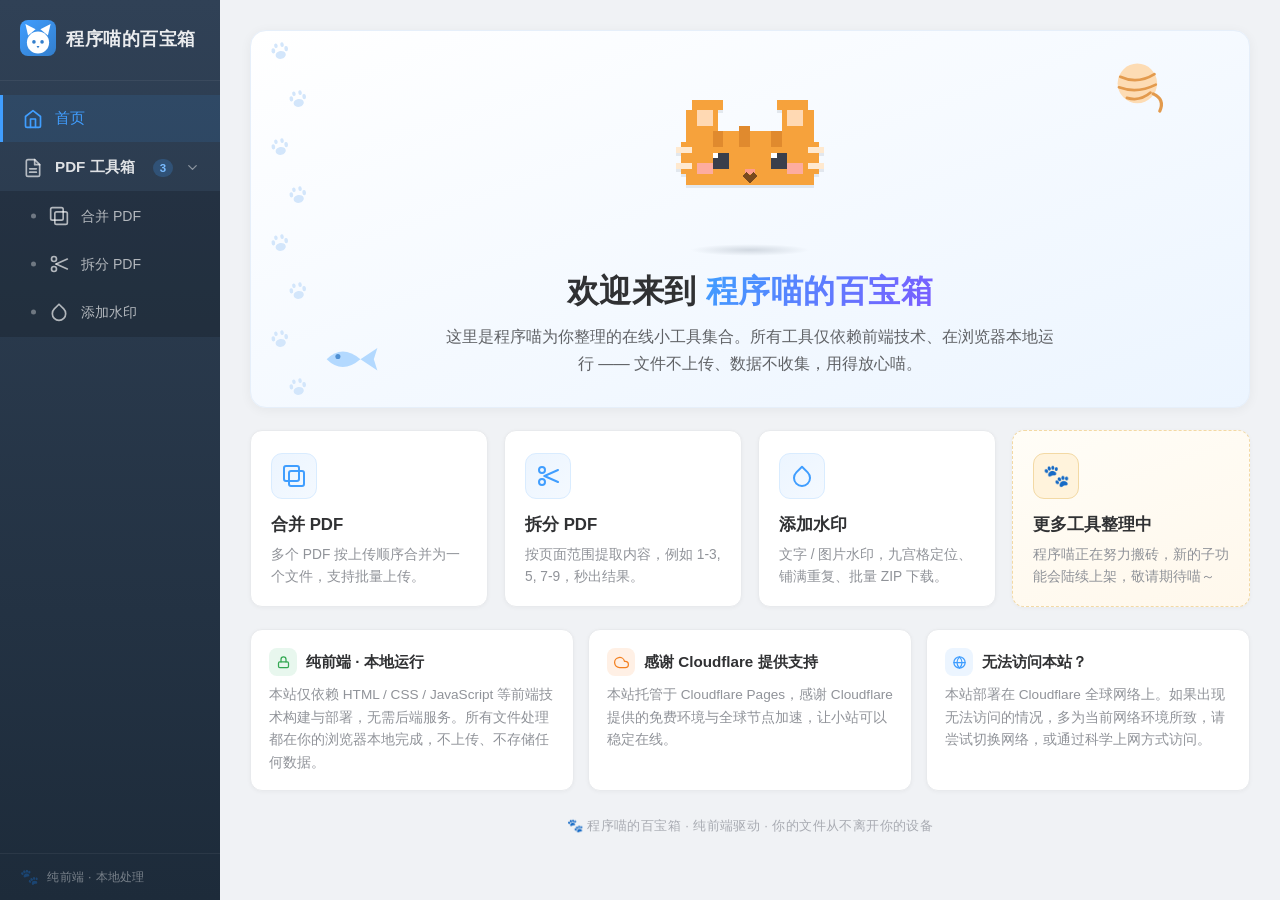
==== commit 32f8b7ee: "Redesign cat mascot in pixel style with hearts and happy expressions Co-Authored-By: Claude Opus 5 (" ====
--- a/index.html
+++ b/index.html
@@ -105,42 +105,55 @@
 
                     <div class="cat-stage">
                         <div class="cat-bubble" id="catBubble">喵～ 欢迎来到百宝箱！</div>
-                        <svg id="catMascot" class="cat-mascot" viewBox="0 0 220 214" role="img" aria-label="程序喵吉祥物，点它试试">
-                            <!-- 尾巴 -->
-                            <path class="cat-tail" d="M148 164 C 188 168, 202 132, 188 108 C 181 96, 166 97, 163 108" fill="none" stroke="#f6a23c" stroke-width="16" stroke-linecap="round"/>
-                            <!-- 身体 -->
-                            <ellipse cx="110" cy="162" rx="56" ry="40" fill="#f6a23c"/>
-                            <ellipse cx="110" cy="172" rx="34" ry="25" fill="#ffe9cf"/>
-                            <!-- 耳朵 -->
-                            <path d="M64 62 L50 14 L98 42 Z" fill="#f6a23c"/>
-                            <path d="M156 62 L170 14 L122 42 Z" fill="#f6a23c"/>
-                            <path d="M70 54 L61 26 L92 42 Z" fill="#ffe9cf"/>
-                            <path d="M150 54 L159 26 L128 42 Z" fill="#ffe9cf"/>
-                            <!-- 头 -->
-                            <circle cx="110" cy="76" r="50" fill="#f6a23c"/>
-                            <!-- 额头条纹 -->
-                            <path d="M101 30 q7 7 0 14" stroke="#e08a2e" stroke-width="5" fill="none" stroke-linecap="round"/>
-                            <path d="M119 30 q7 7 0 14" stroke="#e08a2e" stroke-width="5" fill="none" stroke-linecap="round"/>
-                            <!-- 眼睛 -->
-                            <g class="cat-eyes">
-                                <ellipse cx="90" cy="78" rx="7" ry="10" fill="#323542"/>
-                                <ellipse cx="130" cy="78" rx="7" ry="10" fill="#323542"/>
-                                <circle cx="92.5" cy="73" r="2.4" fill="#fff"/>
-                                <circle cx="132.5" cy="73" r="2.4" fill="#fff"/>
+                        <div class="cat-hearts" id="catHearts" aria-hidden="true"></div>
+                        <svg id="catMascot" class="cat-mascot" viewBox="0 0 32 32" role="img" aria-label="程序喵吉祥物，点它试试" shape-rendering="crispEdges">
+                            <!-- 像素猫头：用 rect 一格格拼出来（1 格 = 1 单位） -->
+                            <g class="pixel-cat">
+                                <!-- 耳朵 -->
+                                <path class="cat-ear pixel" d="M4 6 h6 v-2 h2 v2 h4 v-2 h2 v2 h6 v4 h-2 v2 h-2 v2 h-4 v2 h-4 v-2 h-4 v-2 h-2 v-2 h-2 Z" fill="none"/>
+                                <!-- 左耳 -->
+                                <rect x="5" y="5" width="6" height="2" fill="#f6a23c"/>
+                                <rect x="4" y="7" width="6" height="2" fill="#f6a23c"/>
+                                <rect x="4" y="9" width="6" height="2" fill="#f6a23c"/>
+                                <rect x="6" y="7" width="3" height="3" fill="#ffd9b3"/>
+                                <!-- 右耳 -->
+                                <rect x="21" y="5" width="6" height="2" fill="#f6a23c"/>
+                                <rect x="22" y="7" width="6" height="2" fill="#f6a23c"/>
+                                <rect x="22" y="9" width="6" height="2" fill="#f6a23c"/>
+                                <rect x="23" y="7" width="3" height="3" fill="#ffd9b3"/>
+                                <!-- 脸轮廓 -->
+                                <rect x="4" y="11" width="24" height="10" fill="#f6a23c"/>
+                                <rect x="3" y="13" width="26" height="6" fill="#f6a23c"/>
+                                <!-- 脸上部橘斑 -->
+                                <rect x="9" y="11" width="2" height="3" fill="#e08a2e"/>
+                                <rect x="14" y="10" width="2" height="4" fill="#e08a2e"/>
+                                <rect x="20" y="11" width="2" height="3" fill="#e08a2e"/>
+                                <!-- 眼睛（正常，闭合成 2x2 像素点） -->
+                                <g class="pixel-eyes pixel-eyes-normal">
+                                    <rect x="9" y="15" width="3" height="3" fill="#3a3f4b"/>
+                                    <rect x="20" y="15" width="3" height="3" fill="#3a3f4b"/>
+                                    <rect x="9" y="15" width="1" height="1" fill="#ffffff"/>
+                                    <rect x="20" y="15" width="1" height="1" fill="#ffffff"/>
+                                </g>
+                                <!-- 眼睛（开心 ^^） -->
+                                <g class="pixel-eyes pixel-eyes-happy">
+                                    <path class="pixel" d="M9 18 l1-2 1 2 1-2 1 2" stroke="#3a3f4b" stroke-width="1.4" fill="none"/>
+                                    <path class="pixel" d="M20 18 l1-2 1 2 1-2 1 2" stroke="#3a3f4b" stroke-width="1.4" fill="none"/>
+                                </g>
+                                <!-- 腮红 -->
+                                <rect x="6" y="17" width="3" height="2" fill="#ffb0b8" opacity="0.8"/>
+                                <rect x="23" y="17" width="3" height="2" fill="#ffb0b8" opacity="0.8"/>
+                                <!-- 鼻子和嘴 -->
+                                <rect x="15" y="18" width="2" height="1" fill="#ff9d8a"/>
+                                <g class="pixel-mouth">
+                                    <path class="pixel" d="M15 19 l1 1 1-1" stroke="#7a4a1e" stroke-width="1" fill="none"/>
+                                </g>
+                                <!-- 胡须 -->
+                                <rect x="2" y="14" width="3" height="1" fill="#ffe9cf"/>
+                                <rect x="2" y="17" width="3" height="1" fill="#ffe9cf"/>
+                                <rect x="27" y="14" width="3" height="1" fill="#ffe9cf"/>
+                                <rect x="27" y="17" width="3" height="1" fill="#ffe9cf"/>
                             </g>
-                            <!-- 腮红 -->
-                            <ellipse cx="70" cy="94" rx="7" ry="4.5" fill="#ffb3a0" opacity="0.75"/>
-                            <ellipse cx="150" cy="94" rx="7" ry="4.5" fill="#ffb3a0" opacity="0.75"/>
-                            <!-- 鼻子和嘴 -->
-                            <path d="M104 96 L116 96 L110 103 Z" fill="#e2694f"/>
-                            <path d="M110 103 Q 105 110 98 105 M110 103 Q 115 110 122 105" stroke="#7a4a1e" stroke-width="2.4" fill="none" stroke-linecap="round"/>
-                            <!-- 胡须 -->
-                            <path d="M58 86 L36 82 M59 94 L38 97" stroke="#e08a2e" stroke-width="2.4" stroke-linecap="round"/>
-                            <path d="M162 86 L184 82 M161 94 L182 97" stroke="#e08a2e" stroke-width="2.4" stroke-linecap="round"/>
-                            <!-- 前爪 -->
-                            <ellipse cx="90" cy="204" rx="14" ry="7.5" fill="#ffe9cf"/>
-                            <ellipse cx="130" cy="204" rx="14" ry="7.5" fill="#ffe9cf"/>
-                            <path d="M85 200 v6 M95 200 v6 M125 200 v6 M135 200 v6" stroke="#e8b06a" stroke-width="2" stroke-linecap="round"/>
                         </svg>
                         <div class="cat-shadow"></div>
                     </div>
--- a/styles.css
+++ b/styles.css
@@ -1,2270 +1,2318 @@
-/* ===== Reset ===== */
-* {
-    margin: 0;
-    padding: 0;
-    box-sizing: border-box;
-}
-
-body {
-    font-family: -apple-system, BlinkMacSystemFont, 'Segoe UI', 'Helvetica Neue', Arial, sans-serif;
-    background: #f0f2f5;
-    min-height: 100vh;
-    color: #333;
-}
-
-/* ===== App Container ===== */
-.app-container {
-    display: flex;
-    height: 100vh;
-    overflow: hidden;
-}
-
-/* ===== Sidebar ===== */
-.sidebar {
-    width: 220px;
-    flex-shrink: 0;
-    background: linear-gradient(180deg, #304156 0%, #1d2b3a 100%);
-    display: flex;
-    flex-direction: column;
-    overflow: hidden;
-}
-
-.sidebar-header {
-    display: flex;
-    align-items: center;
-    gap: 10px;
-    padding: 20px 20px 24px;
-    border-bottom: 1px solid rgba(255, 255, 255, 0.06);
-}
-
-.sidebar-logo {
-    display: flex;
-    align-items: center;
-    justify-content: center;
-    width: 36px;
-    height: 36px;
-    background: linear-gradient(135deg, #409eff, #337ecc);
-    border-radius: 8px;
-    color: white;
-    flex-shrink: 0;
-}
-
-.sidebar-title {
-    font-size: 1.15rem;
-    font-weight: 700;
-    color: rgba(255, 255, 255, 0.9);
-    letter-spacing: 0.5px;
-}
-
-/* ===== Nav ===== */
-.sidebar-nav {
-    flex: 1;
-    padding: 12px 0;
-    overflow-y: auto;
-}
-
-.tool-nav-item {
-    display: flex;
-    align-items: center;
-    gap: 12px;
-    padding: 13px 20px;
-    color: rgba(255, 255, 255, 0.65);
-    cursor: pointer;
-    transition: all 0.2s ease;
-    font-size: 0.95rem;
-    border-left: 3px solid transparent;
-    user-select: none;
-    margin: 2px 0;
-}
-
-.tool-nav-item:hover {
-    background: rgba(255, 255, 255, 0.05);
-    color: rgba(255, 255, 255, 0.9);
-}
-
-.tool-nav-item.active {
-    background: rgba(64, 158, 255, 0.1);
-    color: #409eff;
-    border-left-color: #409eff;
-}
-
-.tool-nav-item svg {
-    width: 20px;
-    height: 20px;
-    flex-shrink: 0;
-}
-
-.tool-nav-item span {
-    white-space: nowrap;
-}
-
-/* ===== Sidebar Footer ===== */
-.sidebar-footer {
-    display: flex;
-    align-items: center;
-    gap: 8px;
-    padding: 14px 20px;
-    border-top: 1px solid rgba(255, 255, 255, 0.06);
-    color: rgba(255, 255, 255, 0.4);
-    font-size: 0.78rem;
-    letter-spacing: 0.3px;
-}
-
-.footer-paw {
-    font-size: 0.95rem;
-    animation: pawPulse 3.2s ease-in-out infinite;
-    transform-origin: center;
-}
-
-@keyframes pawPulse {
-    0%, 100% { transform: scale(1) rotate(-6deg); opacity: 0.7; }
-    50% { transform: scale(1.15) rotate(6deg); opacity: 1; }
-}
-
-/* ===== Nav Group (collapsible submenu) ===== */
-.nav-group {
-    margin: 2px 0;
-}
-
-.nav-group-header {
-    display: flex;
-    align-items: center;
-    gap: 12px;
-    padding: 13px 20px;
-    color: rgba(255, 255, 255, 0.85);
-    cursor: pointer;
-    transition: all 0.2s ease;
-    font-size: 0.95rem;
-    border-left: 3px solid transparent;
-    user-select: none;
-    font-weight: 600;
-}
-
-.nav-group-header:hover {
-    background: rgba(255, 255, 255, 0.05);
-    color: #fff;
-}
-
-.nav-group-header > svg:first-child {
-    width: 20px;
-    height: 20px;
-    flex-shrink: 0;
-    color: rgba(255, 255, 255, 0.65);
-}
-
-.nav-group-header > span:first-of-type {
-    flex: 1;
-    white-space: nowrap;
-}
-
-.nav-badge {
-    min-width: 20px;
-    height: 18px;
-    padding: 0 6px;
-    display: inline-flex;
-    align-items: center;
-    justify-content: center;
-    background: rgba(64, 158, 255, 0.22);
-    color: #79bbff;
-    border-radius: 9px;
-    font-size: 0.72rem;
-    font-weight: 700;
-}
-
-.nav-group-arrow {
-    width: 15px;
-    height: 15px;
-    flex-shrink: 0;
-    color: rgba(255, 255, 255, 0.45);
-    transition: transform 0.28s cubic-bezier(0.4, 0, 0.2, 1);
-}
-
-.nav-group.open .nav-group-arrow {
-    transform: rotate(90deg);
-}
-
-.nav-group-body {
-    display: grid;
-    grid-template-rows: 0fr;
-    transition: grid-template-rows 0.3s cubic-bezier(0.4, 0, 0.2, 1);
-}
-
-.nav-group.open .nav-group-body {
-    grid-template-rows: 1fr;
-}
-
-.nav-group-body-inner {
-    overflow: hidden;
-    background: rgba(0, 0, 0, 0.18);
-}
-
-.nav-sub-item {
-    padding-left: 46px !important;
-    font-size: 0.88rem !important;
-    position: relative;
-}
-
-.nav-sub-item::before {
-    content: '';
-    position: absolute;
-    left: 28px;
-    top: 50%;
-    width: 5px;
-    height: 5px;
-    border-radius: 50%;
-    background: rgba(255, 255, 255, 0.35);
-    transform: translateY(-50%);
-    transition: all 0.2s ease;
-}
-
-.nav-sub-item.active::before {
-    background: #409eff;
-    box-shadow: 0 0 6px rgba(64, 158, 255, 0.8);
-}
-
-/* ===== Main Content ===== */
-.main-content {
-    flex: 1;
-    overflow-y: auto;
-    padding: 30px;
-    background: #f0f2f5;
-    position: relative;
-}
-
-/* ===== Tool Panel (Card) ===== */
-.tool-panel {
-    background: white;
-    border-radius: 8px;
-    padding: 32px;
-    box-shadow: 0 2px 12px rgba(0, 0, 0, 0.06);
-    min-height: 400px;
-}
-
-.tool-panel.hidden {
-    display: none;
-}
-
-/* ===== Home / Welcome Page ===== */
-.home-page {
-    max-width: 1080px;
-    margin: 0 auto;
-    padding-bottom: 20px;
-    animation: homeFadeIn 0.5s ease both;
-}
-
-@keyframes homeFadeIn {
-    from { opacity: 0; transform: translateY(10px); }
-    to { opacity: 1; transform: translateY(0); }
-}
-
-.home-hero {
-    position: relative;
-    text-align: center;
-    padding: 42px 20px 30px;
-    background: linear-gradient(160deg, #ffffff 0%, #f4f9ff 55%, #ecf5ff 100%);
-    border: 1px solid #e6effa;
-    border-radius: 16px;
-    box-shadow: 0 2px 12px rgba(0, 0, 0, 0.05);
-    overflow: hidden;
-}
-
-.paw-trail {
-    position: absolute;
-    left: 18px;
-    top: 0;
-    bottom: 0;
-    display: flex;
-    flex-direction: column;
-    gap: 26px;
-    justify-content: center;
-    pointer-events: none;
-}
-
-.paw-trail .paw {
-    width: 22px;
-    height: 22px;
-    color: #d3e6fb;
-    opacity: 0;
-    transform: rotate(-16deg) translateX(-8px);
-}
-
-.paw-trail .paw:nth-child(2n) {
-    transform: rotate(14deg) translateX(10px);
-    margin-left: 18px;
-}
-
-.paw-trail .paw:nth-child(1) { animation: pawAppear 0.5s ease forwards 0.15s; }
-.paw-trail .paw:nth-child(2) { animation: pawAppear 0.5s ease forwards 0.3s; }
-.paw-trail .paw:nth-child(3) { animation: pawAppear 0.5s ease forwards 0.45s; }
-.paw-trail .paw:nth-child(4) { animation: pawAppear 0.5s ease forwards 0.6s; }
-.paw-trail .paw:nth-child(5) { animation: pawAppear 0.5s ease forwards 0.75s; }
-.paw-trail .paw:nth-child(6) { animation: pawAppear 0.5s ease forwards 0.9s; }
-.paw-trail .paw:nth-child(7) { animation: pawAppear 0.5s ease forwards 1.05s; }
-.paw-trail .paw:nth-child(8) { animation: pawAppear 0.5s ease forwards 1.2s; }
-
-@keyframes pawAppear {
-    to { opacity: 1; transform: rotate(-10deg) translateX(0); }
-}
-
-.hero-deco {
-    position: absolute;
-    opacity: 0.85;
-    pointer-events: none;
-}
-
-.deco-yarn {
-    width: 58px;
-    right: 8%;
-    top: 26px;
-    animation: yarnRoll 7s ease-in-out infinite;
-}
-
-@keyframes yarnRoll {
-    0%, 100% { transform: translateY(0) rotate(0deg); }
-    50% { transform: translateY(14px) rotate(24deg); }
-}
-
-.deco-fish {
-    width: 62px;
-    left: 7%;
-    bottom: 30px;
-    animation: fishFloat 8s ease-in-out infinite;
-}
-
-@keyframes fishFloat {
-    0%, 100% { transform: translateY(0) rotate(-6deg); }
-    50% { transform: translateY(-12px) rotate(5deg); }
-}
-
-.cat-stage {
-    position: relative;
-    display: inline-block;
-    margin-bottom: 6px;
-}
-
-.cat-mascot {
-    width: 170px;
-    height: auto;
-    cursor: pointer;
-    animation: catBreath 3.4s ease-in-out infinite;
-    transform-origin: 50% 90%;
-    transition: transform 0.15s ease;
-}
-
-.cat-mascot:hover {
-    animation-play-state: paused;
-    transform: scale(1.06);
-}
-
-.cat-mascot.pounce {
-    animation: catPounce 0.55s cubic-bezier(0.34, 1.56, 0.64, 1);
-}
-
-@keyframes catPounce {
-    0% { transform: scale(1) translateY(0); }
-    30% { transform: scale(0.92) translateY(6px); }
-    65% { transform: scale(1.08) translateY(-12px) rotate(-3deg); }
-    100% { transform: scale(1) translateY(0); }
-}
-
-@keyframes catBreath {
-    0%, 100% { transform: scaleY(1); }
-    50% { transform: scaleY(1.025); }
-}
-
-.cat-shadow {
-    width: 120px;
-    height: 14px;
-    margin: -4px auto 0;
-    background: radial-gradient(ellipse at center, rgba(48, 65, 86, 0.18) 0%, transparent 70%);
-    border-radius: 50%;
-    animation: shadowBreath 3.4s ease-in-out infinite;
-}
-
-@keyframes shadowBreath {
-    0%, 100% { transform: scaleX(1); opacity: 1; }
-    50% { transform: scaleX(0.92); opacity: 0.75; }
-}
-
-.cat-bubble {
-    position: absolute;
-    left: 100%;
-    top: 6%;
-    margin-left: 10px;
-    background: #fff;
-    border: 1.5px solid #c6e2ff;
-    color: #3a6ea8;
-    padding: 9px 14px;
-    border-radius: 14px;
-    border-bottom-left-radius: 2px;
-    font-size: 0.88rem;
-    font-weight: 600;
-    white-space: nowrap;
-    box-shadow: 0 3px 12px rgba(64, 158, 255, 0.12);
-    opacity: 0;
-    transform: translateY(6px) scale(0.9);
-    transition: all 0.3s cubic-bezier(0.34, 1.56, 0.64, 1);
-    pointer-events: none;
-    z-index: 2;
-}
-
-.cat-bubble.show {
-    opacity: 1;
-    transform: translateY(0) scale(1);
-}
-
-.cat-eyes {
-    transform-origin: 110px 78px;
-    animation: eyeBlink 5.2s ease-in-out infinite;
-}
-
-@keyframes eyeBlink {
-    0%, 94%, 100% { transform: scaleY(1); }
-    96.5% { transform: scaleY(0.08); }
-}
-
-.cat-tail {
-    transform-origin: 150px 160px;
-    animation: tailWag 2.6s ease-in-out infinite;
-}
-
-@keyframes tailWag {
-    0%, 100% { transform: rotate(0deg); }
-    50% { transform: rotate(9deg); }
-}
-
-.home-title {
-    font-size: 2rem;
-    font-weight: 800;
-    color: #303133;
-    margin: 14px 0 10px;
-    letter-spacing: 0.5px;
-}
-
-.brand-name {
-    background: linear-gradient(120deg, #409eff 0%, #7a5cff 100%);
-    -webkit-background-clip: text;
-    background-clip: text;
-    color: transparent;
-}
-
-.home-sub {
-    max-width: 620px;
-    margin: 0 auto;
-    color: #606266;
-    line-height: 1.7;
-    font-size: 0.98rem;
-}
-
-/* ===== Home Feature Cards ===== */
-.home-cards {
-    display: grid;
-    grid-template-columns: repeat(auto-fit, minmax(230px, 1fr));
-    gap: 16px;
-    margin: 22px 0;
-}
-
-.feature-card {
-    position: relative;
-    background: white;
-    border: 1px solid #e8eaed;
-    border-radius: 12px;
-    padding: 22px 20px 18px;
-    cursor: pointer;
-    transition: all 0.25s cubic-bezier(0.4, 0, 0.2, 1);
-    box-shadow: 0 1px 4px rgba(0, 0, 0, 0.04);
-    overflow: hidden;
-    animation: cardRise 0.5s ease backwards;
-}
-
-.feature-card:nth-child(1) { animation-delay: 0.08s; }
-.feature-card:nth-child(2) { animation-delay: 0.16s; }
-.feature-card:nth-child(3) { animation-delay: 0.24s; }
-.feature-card:nth-child(4) { animation-delay: 0.32s; }
-
-@keyframes cardRise {
-    from { opacity: 0; transform: translateY(16px); }
-    to { opacity: 1; transform: translateY(0); }
-}
-
-.feature-card:hover {
-    border-color: #c6e2ff;
-    box-shadow: 0 8px 24px rgba(64, 158, 255, 0.14);
-    transform: translateY(-4px);
-}
-
-.feature-card:hover .card-arrow {
-    transform: translateX(4px);
-    opacity: 1;
-}
-
-.feature-card:hover .card-paw {
-    opacity: 1;
-    transform: rotate(-14deg) scale(1.1);
-}
-
-.card-icon {
-    width: 46px;
-    height: 46px;
-    display: flex;
-    align-items: center;
-    justify-content: center;
-    background: linear-gradient(135deg, #ecf5ff, #f4f9ff);
-    border: 1px solid #d9ecff;
-    border-radius: 11px;
-    color: #409eff;
-    margin-bottom: 14px;
-}
-
-.card-icon svg {
-    width: 24px;
-    height: 24px;
-}
-
-.more-icon {
-    font-size: 1.35rem;
-}
-
-.feature-card h3 {
-    font-size: 1.05rem;
-    color: #303133;
-    margin-bottom: 8px;
-    font-weight: 700;
-}
-
-.feature-card p {
-    font-size: 0.86rem;
-    color: #909399;
-    line-height: 1.6;
-}
-
-.card-arrow {
-    position: absolute;
-    right: 18px;
-    bottom: 16px;
-    color: #409eff;
-    font-weight: 700;
-    opacity: 0;
-    transform: translateX(-6px);
-    transition: all 0.25s ease;
-}
-
-.card-paw {
-    position: absolute;
-    right: 14px;
-    top: 18px;
-    width: 20px;
-    height: 20px;
-    color: #c6e2ff;
-    opacity: 0;
-    transform: rotate(18deg) scale(0.9);
-    transition: all 0.25s ease;
-}
-
-.more-card {
-    cursor: default;
-    background: linear-gradient(160deg, #fffdf7 0%, #fff8ec 100%);
-    border: 1px dashed #f3d9a4;
-}
-
-.more-card:hover {
-    transform: none;
-    box-shadow: 0 4px 14px rgba(224, 138, 46, 0.1);
-    border-color: #e8b06a;
-}
-
-.more-card .card-icon {
-    background: #fff3dc;
-    border-color: #f3d9a4;
-}
-
-/* ===== Home Site Notice ===== */
-.site-notice {
-    display: grid;
-    grid-template-columns: repeat(auto-fit, minmax(260px, 1fr));
-    gap: 14px;
-    margin-bottom: 20px;
-}
-
-.notice-item {
-    background: white;
-    border: 1px solid #e8eaed;
-    border-radius: 12px;
-    padding: 18px 18px 16px;
-    box-shadow: 0 1px 4px rgba(0, 0, 0, 0.04);
-    transition: all 0.25s ease;
-}
-
-.notice-item:hover {
-    border-color: #d9ecff;
-    box-shadow: 0 4px 14px rgba(64, 158, 255, 0.08);
-}
-
-.notice-item strong {
-    display: flex;
-    align-items: center;
-    gap: 9px;
-    font-size: 0.95rem;
-    color: #303133;
-    margin-bottom: 8px;
-}
-
-.notice-item p {
-    font-size: 0.85rem;
-    color: #909399;
-    line-height: 1.65;
-}
-
-.notice-icon {
-    width: 28px;
-    height: 28px;
-    display: inline-flex;
-    align-items: center;
-    justify-content: center;
-    border-radius: 8px;
-    flex-shrink: 0;
-}
-
-.notice-icon svg {
-    width: 15px;
-    height: 15px;
-}
-
-.notice-icon.lock {
-    background: #e8f7ee;
-    color: #34a853;
-}
-
-.notice-icon.cloud {
-    background: #fff0e5;
-    color: #f38020;
-}
-
-.notice-icon.globe {
-    background: #ecf5ff;
-    color: #409eff;
-}
-
-.home-footer {
-    text-align: center;
-    color: #a8abb2;
-    font-size: 0.82rem;
-    padding: 6px 0 18px;
-    letter-spacing: 0.4px;
-}
-
-/* ===== Back Button ===== */
-.back-btn {
-    background: #f0f2f5;
-    border: none;
-    padding: 10px 20px;
-    border-radius: 6px;
-    cursor: pointer;
-    font-size: 0.95rem;
-    margin-bottom: 24px;
-    transition: all 0.2s ease;
-    color: #606266;
-}
-
-.back-btn:hover {
-    background: #e4e7ed;
-    color: #409eff;
-}
-
-/* ===== Upload Area ===== */
-.upload-area {
-    border: 2px dashed #dcdfe6;
-    border-radius: 8px;
-    padding: 36px 20px;
-    text-align: center;
-    cursor: pointer;
-    transition: all 0.3s ease;
-    margin-bottom: 24px;
-    background: #fafafa;
-}
-
-.upload-area:hover,
-.upload-area.drag-over {
-    border-color: #409eff;
-    background: #ecf5ff;
-}
-
-.upload-icon {
-    width: 72px;
-    height: 72px;
-    margin: 0 auto 16px;
-    background: #f0f2f5;
-    border-radius: 50%;
-    display: flex;
-    align-items: center;
-    justify-content: center;
-}
-
-.upload-text {
-    font-size: 1.1rem;
-    color: #303133;
-    margin-bottom: 8px;
-}
-
-.upload-hint {
-    color: #909399;
-    font-size: 0.9rem;
-}
-
-/* ===== File List ===== */
-.file-list {
-    margin: 16px 0;
-}
-
-.file-item {
-    display: flex;
-    align-items: center;
-    justify-content: space-between;
-    background: #f5f7fa;
-    padding: 12px 16px;
-    border-radius: 6px;
-    margin-bottom: 8px;
-    border: 1px solid #e4e7ed;
-    transition: all 0.2s ease;
-}
-
-.file-item:hover {
-    background: #ecf5ff;
-    border-color: #c6e2ff;
-}
-
-.file-item-left {
-    display: flex;
-    align-items: center;
-    gap: 12px;
-    flex: 1;
-    min-width: 0;
-}
-
-.file-icon {
-    width: 36px;
-    height: 36px;
-    background: #409eff;
-    border-radius: 6px;
-    display: flex;
-    align-items: center;
-    justify-content: center;
-    color: white;
-    font-weight: bold;
-    flex-shrink: 0;
-    font-size: 0.85rem;
-}
-
-.file-item-details {
-    flex: 1;
-    min-width: 0;
-}
-
-.file-info {
-    flex: 1;
-}
-
-.file-name {
-    font-weight: 600;
-    color: #303133;
-    overflow: hidden;
-    text-overflow: ellipsis;
-    white-space: nowrap;
-    font-size: 0.95rem;
-}
-
-.file-size {
-    color: #909399;
-    font-size: 0.85rem;
-    margin-top: 2px;
-}
-
-.file-item-pages {
-    color: #909399;
-    font-size: 0.85rem;
-    margin-top: 2px;
-}
-
-.remove-btn {
-    background: none;
-    border: none;
-    color: #c0c4cc;
-    cursor: pointer;
-    padding: 4px 8px;
-    font-size: 1.1rem;
-    transition: all 0.2s ease;
-    flex-shrink: 0;
-}
-
-.remove-btn:hover {
-    color: #f56c6c;
-}
-
-/* ===== Config Button ===== */
-.config-watermark-btn {
-    display: inline-flex;
-    align-items: center;
-    gap: 6px;
-    background: #ecf5ff;
-    color: #409eff;
-    border: 1px solid #d9ecff;
-    padding: 8px 16px;
-    border-radius: 6px;
-    cursor: pointer;
-    font-size: 0.9rem;
-    transition: all 0.2s ease;
-}
-
-.config-watermark-btn:hover {
-    background: #409eff;
-    color: white;
-    border-color: #409eff;
-}
-
-/* ===== Action Button ===== */
-.action-btn {
-    background: linear-gradient(135deg, #409eff 0%, #337ecc 100%);
-    color: white;
-    border: none;
-    padding: 12px 28px;
-    border-radius: 6px;
-    cursor: pointer;
-    font-size: 1rem;
-    font-weight: 500;
-    transition: all 0.3s ease;
-    box-shadow: 0 2px 8px rgba(64, 158, 255, 0.3);
-}
-
-.action-btn:hover {
-    box-shadow: 0 4px 16px rgba(64, 158, 255, 0.4);
-    transform: translateY(-1px);
-}
-
-.action-btn:disabled {
-    background: #a0cfff;
-    cursor: not-allowed;
-    box-shadow: none;
-    transform: none;
-}
-
-/* ===== Options Panel ===== */
-.options-panel {
-    background: #f5f7fa;
-    border-radius: 8px;
-    padding: 16px 20px;
-    border: 1px solid #e4e7ed;
-}
-
-.option-group {
-    margin-bottom: 16px;
-}
-
-.option-group:last-child {
-    margin-bottom: 0;
-}
-
-.option-label {
-    display: block;
-    font-size: 0.9rem;
-    font-weight: 600;
-    color: #606266;
-    margin-bottom: 8px;
-}
-
-.option-input {
-    width: 100%;
-    padding: 10px 12px;
-    border: 1px solid #dcdfe6;
-    border-radius: 6px;
-    font-size: 0.95rem;
-    transition: all 0.2s ease;
-    outline: none;
-    color: #303133;
-    background: white;
-}
-
-.option-input:focus {
-    border-color: #409eff;
-    box-shadow: 0 0 0 2px rgba(64, 158, 255, 0.15);
-}
-
-.option-row {
-    display: flex;
-    align-items: center;
-    gap: 12px;
-}
-
-.option-row .option-input {
-    width: auto;
-    flex: 1;
-}
-
-
-.page-range-input {
-    display: flex;
-    align-items: center;
-    gap: 8px;
-    margin-top: 12px;
-    flex-wrap: wrap;
-}
-
-.page-range-input .option-input {
-    width: 100px;
-    flex: none;
-}
-
-/* ===== Progress Bar ===== */
-.progress-bar {
-    background: #ebeef5;
-    border-radius: 20px;
-    height: 8px;
-    overflow: hidden;
-    margin: 20px 0;
-    position: relative;
-}
-
-.progress-bar.hidden {
-    display: none;
-}
-
-.progress-fill {
-    height: 100%;
-    background: linear-gradient(90deg, #409eff, #337ecc);
-    border-radius: 20px;
-    transition: width 0.4s ease;
-    min-width: 0;
-}
-
-/* ===== Success / Error ===== */
-.success-message {
-    text-align: center;
-    padding: 40px 20px;
-}
-
-.success-icon {
-    width: 64px;
-    height: 64px;
-    margin: 0 auto 16px;
-    background: #e1f3d8;
-    border-radius: 50%;
-    display: flex;
-    align-items: center;
-    justify-content: center;
-    color: #67c23a;
-}
-
-.error-message {
-    text-align: center;
-    padding: 40px 20px;
-    color: #f56c6c;
-}
-
-/* ===== Drag Handle ===== */
-.drag-handle {
-    cursor: move;
-    color: #c0c4cc;
-    padding: 0 8px;
-    flex-shrink: 0;
-}
-
-/* ===== Watermark Config ===== */
-.watermark-config {
-    background: white;
-    border: 1px solid #e8eaed;
-    border-radius: 10px;
-    padding: 14px 18px;
-    margin-bottom: 12px;
-    transition: all 0.2s ease;
-    box-shadow: 0 1px 4px rgba(0, 0, 0, 0.04);
-}
-
-.watermark-config:hover {
-    border-color: #c6e2ff;
-    box-shadow: 0 2px 8px rgba(64, 158, 255, 0.08);
-}
-
-.watermark-header {
-    display: flex;
-    justify-content: space-between;
-    align-items: center;
-}
-
-.watermark-title {
-    font-weight: 600;
-    font-size: 0.88rem;
-    color: #303133;
-}
-
-.watermark-actions {
-    display: flex;
-    gap: 6px;
-}
-
-.icon-btn {
-    width: 28px;
-    height: 28px;
-    display: flex;
-    align-items: center;
-    justify-content: center;
-    border: 1px solid #e4e7ed;
-    border-radius: 6px;
-    background: white;
-    cursor: pointer;
-    color: #909399;
-    transition: all 0.15s ease;
-}
-
-.icon-btn:hover {
-    color: #409eff;
-    border-color: #c6e2ff;
-    background: #ecf5ff;
-}
-
-.icon-btn.danger:hover {
-    color: #f56c6c;
-    border-color: #fbc4c4;
-    background: #fef0f0;
-}
-
-.watermark-config-body {
-    margin-top: 12px;
-    padding-top: 12px;
-    border-top: 1px solid #f0f2f5;
-    display: flex;
-    flex-direction: column;
-    gap: 10px;
-}
-
-/* Row in watermark config — horizontal layout for fields */
-.wm-row {
-    display: flex;
-    gap: 12px;
-    align-items: flex-start;
-}
-
-.wm-row > .wm-field {
-    flex: 1;
-    min-width: 0;
-}
-
-/* Keep repeat-count as full-width field outside row flow */
-.wm-field {
-    display: flex;
-    flex-direction: column;
-    gap: 4px;
-}
-
-.wm-field .option-label {
-    font-size: 0.78rem;
-    font-weight: 600;
-    color: #606266;
-    white-space: nowrap;
-}
-
-.wm-field .option-input {
-    width: 100%;
-}
-
-.wm-field input[type="number"],
-.wm-field input[type="text"] {
-    padding: 5px 8px;
-    font-size: 0.82rem;
-    border: 1px solid #dcdfe6;
-    border-radius: 5px;
-    outline: none;
-    transition: border-color 0.2s;
-    height: 32px;
-}
-
-.wm-field input[type="number"]:focus,
-.wm-field input[type="text"]:focus {
-    border-color: #409eff;
-}
-
-.wm-field select {
-    padding: 5px 8px;
-    font-size: 0.82rem;
-    border: 1px solid #dcdfe6;
-    border-radius: 5px;
-    outline: none;
-    transition: border-color 0.2s;
-    background: white;
-    height: 32px;
-}
-
-.wm-field select:focus {
-    border-color: #409eff;
-}
-
-.wm-field input[type="color"] {
-    width: 80px;
-    height: 32px;
-    padding: 2px 4px;
-    border: 1px solid #dcdfe6;
-    border-radius: 5px;
-    cursor: pointer;
-    background: none;
-}
-
-/* Slider for repeat count */
-.repeat-count-slider {
-    -webkit-appearance: none;
-    appearance: none;
-    height: 3px;
-    background: #dcdfe6;
-    border-radius: 2px;
-    outline: none;
-}
-
-.repeat-count-slider::-webkit-slider-thumb {
-    -webkit-appearance: none;
-    appearance: none;
-    width: 12px;
-    height: 12px;
-    background: #409eff;
-    border-radius: 50%;
-    cursor: pointer;
-    border: 2px solid white;
-    box-shadow: 0 1px 3px rgba(0,0,0,0.15);
-}
-
-.repeat-count-slider::-moz-range-thumb {
-    width: 12px;
-    height: 12px;
-    background: #409eff;
-    border-radius: 50%;
-    cursor: pointer;
-    border: 2px solid white;
-    box-shadow: 0 1px 3px rgba(0,0,0,0.15);
-}
-
-/* Repeat mode options inline */
-.wm-field .repeat-mode-options {
-    display: flex;
-    gap: 5px;
-}
-
-.wm-field .repeat-mode-options .repeat-option {
-    padding: 5px 12px;
-    font-size: 0.8rem;
-    border-radius: 5px;
-    cursor: pointer;
-    transition: all 0.2s ease;
-    background: #f5f7fa;
-    border: 1px solid #e4e7ed;
-    color: #606266;
-    user-select: none;
-}
-
-.wm-field .repeat-mode-options .repeat-option:hover {
-    color: #409eff;
-    border-color: #c6e2ff;
-}
-
-.wm-field .repeat-mode-options .repeat-option.active {
-    background: #ecf5ff;
-    border-color: #409eff;
-    color: #409eff;
-}
-
-/* Compact position grid row */
-.wm-position-row {
-    display: flex;
-    gap: 12px;
-    align-items: stretch;
-}
-
-.wm-position-row > .wm-field {
-    flex: 1;
-    min-width: 0;
-}
-
-/* Position grid layout */
-.wm-field .position-grid-wrap {
-    display: flex;
-    gap: 6px;
-    align-items: stretch;
-}
-
-.wm-field .position-grid {
-    display: grid;
-    grid-template-columns: repeat(3, 1fr);
-    gap: 2px;
-    max-width: 108px;
-}
-
-.wm-field .position-cell {
-    aspect-ratio: 1;
-    display: flex;
-    align-items: center;
-    justify-content: center;
-    background: #f5f7fa;
-    border: 1px solid #e4e7ed;
-    border-radius: 3px;
-    cursor: pointer;
-    font-size: 0.55rem;
-    color: #909399;
-    transition: all 0.15s ease;
-    font-weight: 500;
-}
-
-.wm-field .position-cell:hover {
-    border-color: #409eff;
-    color: #409eff;
-}
-
-.wm-field .position-cell.active {
-    background: #ecf5ff;
-    border-color: #409eff;
-    color: #409eff;
-}
-
-.wm-field .position-cell-custom-side {
-    display: flex;
-    align-items: center;
-    justify-content: center;
-    padding: 6px 8px;
-    background: #f5f7fa;
-    border: 1px solid #e4e7ed;
-    border-radius: 3px;
-    cursor: pointer;
-    font-size: 0.65rem;
-    color: #909399;
-    transition: all 0.15s ease;
-    font-weight: 500;
-    writing-mode: vertical-lr;
-    flex-shrink: 0;
-}
-
-.wm-field .position-cell-custom-side:hover {
-    border-color: #409eff;
-    color: #409eff;
-}
-
-.wm-field .position-cell-custom-side.active {
-    background: #ecf5ff;
-    border-color: #409eff;
-    color: #409eff;
-}
-
-/* Custom position inputs */
-.custom-position-group {
-    display: flex;
-    gap: 6px;
-    margin-top: 6px;
-}
-
-.custom-pos-row {
-    display: flex;
-    align-items: center;
-    gap: 4px;
-    flex: 1;
-}
-
-.custom-pos-row .option-input {
-    height: 28px;
-    font-size: 0.78rem;
-}
-
-.custom-pos-label {
-    font-size: 0.78rem;
-    color: #909399;
-    min-width: 14px;
-    text-align: right;
-}
-
-/* Page selector compact */
-.wm-field .page-selector {
-    display: flex;
-    flex-wrap: wrap;
-    gap: 3px;
-    max-height: 64px;
-    overflow-y: auto;
-}
-
-.wm-field .page-select-all {
-    padding: 3px 10px;
-    background: #f0f2f5;
-    border: none;
-    border-radius: 3px;
-    cursor: pointer;
-    font-size: 0.72rem;
-    color: #606266;
-    transition: all 0.2s ease;
-    margin-bottom: 4px;
-    height: 24px;
-}
-
-.wm-field .page-select-all:hover {
-    background: #e4e7ed;
-    color: #409eff;
-}
-
-/* Page checkbox */
-.page-checkbox {
-    padding: 2px 8px;
-    border: 1px solid #dcdfe6;
-    border-radius: 4px;
-    cursor: pointer;
-    font-size: 0.72rem;
-    color: #606266;
-    background: white;
-    transition: all 0.15s ease;
-    user-select: none;
-    height: 24px;
-    display: inline-flex;
-    align-items: center;
-}
-
-.page-checkbox:hover {
-    border-color: #409eff;
-    color: #409eff;
-}
-
-.page-checkbox.active {
-    background: #409eff;
-    border-color: #409eff;
-    color: white;
-}
-
-/* ===== Batch Status ===== */
-.batch-status {
-    margin-top: 16px;
-}
-
-.batch-status-item {
-    display: flex;
-    align-items: center;
-    gap: 12px;
-    padding: 8px 0;
-    border-bottom: 1px solid #ebeef5;
-}
-
-.batch-status-item:last-child {
-    border-bottom: none;
-}
-
-.batch-status-name {
-    min-width: 80px;
-    font-size: 0.9rem;
-    color: #303133;
-    overflow: hidden;
-    text-overflow: ellipsis;
-    white-space: nowrap;
-}
-
-.batch-status-progress {
-    flex: 1;
-    display: flex;
-    align-items: center;
-    gap: 8px;
-}
-
-.batch-status-progress span {
-    min-width: 36px;
-    text-align: right;
-    font-size: 0.85rem;
-    color: #909399;
-}
-
-.mini-progress {
-    flex: 1;
-    height: 6px;
-    background: #ebeef5;
-    border-radius: 3px;
-    overflow: hidden;
-}
-
-.mini-progress-fill {
-    height: 100%;
-    background: linear-gradient(90deg, #409eff, #337ecc);
-    border-radius: 3px;
-    transition: width 0.3s ease;
-}
-
-/* ===== Responsive ===== */
-@media (max-width: 768px) {
-    .app-container {
-        flex-direction: column;
-    }
-
-    .sidebar {
-        width: 100%;
-        flex-direction: row;
-        align-items: center;
-        height: auto;
-        padding: 8px 12px;
-        background: linear-gradient(90deg, #304156 0%, #1d2b3a 100%);
-    }
-
-    .sidebar-header {
-        padding: 0;
-        border-bottom: none;
-        flex-shrink: 0;
-    }
-
-    .sidebar-logo {
-        width: 30px;
-        height: 30px;
-    }
-
-    .sidebar-title {
-        display: none;
-    }
-
-    .sidebar-nav {
-        display: flex;
-        flex-direction: row;
-        padding: 0;
-        margin-left: 12px;
-        overflow-x: auto;
-        gap: 4px;
-    }
-
-    .tool-nav-item {
-        padding: 8px 14px;
-        border-left: none;
-        border-bottom: 2px solid transparent;
-        margin: 0;
-        white-space: nowrap;
-        font-size: 0.9rem;
-    }
-
-    .nav-group-header {
-        padding: 8px 14px;
-        border-left: none;
-        border-bottom: 2px solid transparent;
-        font-size: 0.9rem;
-    }
-
-    .nav-sub-item {
-        padding-left: 14px !important;
-    }
-
-    .nav-sub-item::before {
-        display: none;
-    }
-
-    .nav-group-body-inner {
-        display: flex;
-        gap: 4px;
-        background: none;
-    }
-
-    .nav-group {
-        display: flex;
-        align-items: center;
-    }
-
-    .nav-group-body {
-        display: flex;
-    }
-
-    .nav-group.open .nav-group-body {
-        display: flex;
-    }
-
-    .nav-badge {
-        display: none;
-    }
-
-    .nav-group-arrow {
-        display: none;
-    }
-
-    .tool-nav-item.active {
-        border-left-color: transparent;
-        border-bottom-color: #409eff;
-        background: rgba(64, 158, 255, 0.08);
-    }
-
-    .tool-nav-item svg {
-        width: 18px;
-        height: 18px;
-    }
-
-    .main-content {
-        padding: 16px;
-    }
-
-    .tool-panel {
-        padding: 20px;
-    }
-
-    .home-hero {
-        padding: 30px 14px 24px;
-    }
-
-    .home-title {
-        font-size: 1.5rem;
-    }
-
-    .cat-mascot {
-        width: 130px;
-    }
-
-    .cat-bubble {
-        display: none;
-    }
-
-    .paw-trail,
-    .deco-yarn,
-    .deco-fish {
-        display: none;
-    }
-
-}
-
-/* ===== Compact Watermark Workspace ===== */
-.tool-desc {
-    color: #606266;
-    margin-bottom: 18px;
-    line-height: 1.5;
-}
-
-.watermark-page {
-    display: flex;
-    flex-direction: column;
-    gap: 12px;
-}
-
-.watermark-toolbar {
-    display: flex;
-    align-items: flex-start;
-    justify-content: space-between;
-    gap: 16px;
-}
-
-.watermark-toolbar h2 {
-    margin-bottom: 6px;
-}
-
-.watermark-actions-bar {
-    display: flex;
-    gap: 10px;
-    align-items: center;
-    flex-wrap: wrap;
-}
-
-.compact-upload {
-    display: flex;
-    align-items: center;
-    justify-content: center;
-    gap: 14px;
-    padding: 16px 20px;
-    margin-bottom: 0;
-}
-
-.compact-upload .upload-icon {
-    width: 46px;
-    height: 46px;
-    margin: 0;
-}
-
-.watermark-batch-hint {
-    background: #f0f9ff;
-    border: 1px solid #bae6fd;
-    color: #0369a1;
-    border-radius: 8px;
-    padding: 10px 14px;
-    font-size: 0.9rem;
-    line-height: 1.5;
-}
-
-.compact-file-list {
-    display: grid;
-    grid-template-columns: repeat(auto-fit, minmax(260px, 1fr));
-    gap: 8px;
-    margin: 0;
-}
-
-.compact-file-list .file-item {
-    margin-bottom: 0;
-    padding: 10px 12px;
-}
-
-.watermark-options {
-    padding: 12px;
-}
-
-.add-watermark-btn {
-    display: inline-flex;
-    align-items: center;
-    justify-content: center;
-    gap: 6px;
-    border: 1px solid #c6e2ff;
-    background: #ecf5ff;
-    color: #409eff;
-    border-radius: 6px;
-    padding: 11px 18px;
-    cursor: pointer;
-    font-weight: 600;
-    transition: all 0.2s ease;
-}
-
-.add-watermark-btn:hover {
-    background: #409eff;
-    color: #fff;
-}
-
-.clear-btn {
-    display: inline-flex;
-    align-items: center;
-    justify-content: center;
-    min-height: 40px;
-    padding: 10px 16px;
-    border: 1px solid #e5e7eb;
-    border-radius: 6px;
-    background: linear-gradient(180deg, #ffffff 0%, #f8fafc 100%);
-    color: #64748b;
-    font-size: 0.9rem;
-    font-weight: 600;
-    cursor: pointer;
-    transition: all 0.2s ease;
-}
-
-.clear-btn:hover {
-    border-color: #fca5a5;
-    background: #fff5f5;
-    color: #dc2626;
-    box-shadow: 0 4px 12px rgba(248, 113, 113, 0.12);
-}
-
-.clear-btn:focus-visible,
-.add-watermark-btn:focus-visible,
-.preset-chip:focus-visible,
-.preset-add:focus-visible,
-.preset-delete:focus-visible,
-.color-swatch:focus-visible,
-.font-style-btn:focus-visible {
-    outline: 2px solid rgba(64, 158, 255, 0.35);
-    outline-offset: 2px;
-}
-
-.compact-watermark-grid {
-    display: grid;
-    grid-template-columns: repeat(12, minmax(0, 1fr));
-    gap: 14px 12px;
-    align-items: start;
-}
-
-.compact-watermark-grid .wm-field {
-    gap: 4px;
-}
-
-.compact-watermark-grid .option-input {
-    height: 32px;
-    min-width: 0;
-}
-
-.wm-main-field {
-    grid-column: span 7;
-    min-width: 0;
-}
-
-.wm-type-field,
-.compact-watermark-grid .small {
-    grid-column: span 1;
-    min-width: 88px;
-}
-
-.font-field {
-    grid-column: span 6;
-    min-width: 0;
-}
-
-.color {
-    grid-column: span 2;
-    min-width: 124px;
-}
-
-.preset-row {
-    display: flex;
-    align-items: center;
-    gap: 6px;
-    flex-wrap: wrap;
-    padding-top: 2px;
-}
-
-.preset-chip,
-.preset-add,
-.preset-delete {
-    height: 26px;
-    padding: 0 9px;
-    border-radius: 999px;
-    border: 1px solid #dbeafe;
-    background: #f8fbff;
-    color: #3b82c4;
-    font-size: 0.72rem;
-    font-weight: 600;
-    cursor: pointer;
-    transition: all 0.16s ease;
-}
-
-.preset-chip:hover {
-    border-color: #409eff;
-    background: #ecf5ff;
-    color: #1d70b8;
-    transform: translateY(-1px);
-}
-
-.preset-list {
-    display: flex;
-    align-items: center;
-    gap: 6px;
-    flex-wrap: wrap;
-}
-
-.preset-list-item {
-    display: inline-flex;
-    align-items: center;
-}
-
-.preset-list-item .preset-chip {
-    border-top-right-radius: 0;
-    border-bottom-right-radius: 0;
-}
-
-.preset-delete {
-    width: 24px;
-    padding: 0;
-    border-left: 0;
-    border-top-left-radius: 0;
-    border-bottom-left-radius: 0;
-    color: #94a3b8;
-    background: #fff;
-}
-
-.preset-delete:hover {
-    border-color: #fca5a5;
-    background: #fef2f2;
-    color: #dc2626;
-}
-
-.preset-add {
-    border-style: dashed;
-    border-color: #93c5fd;
-    background: #eff6ff;
-    color: #2563eb;
-}
-
-.preset-add:hover {
-    border-style: solid;
-    background: #409eff;
-    color: #fff;
-}
-
-.font-style-row {
-    display: grid;
-    grid-template-columns: 1fr 1fr;
-    gap: 6px;
-}
-
-.font-style-btn {
-    height: 28px;
-    border: 1px solid #dcdfe6;
-    border-radius: 5px;
-    background: #fff;
-    color: #606266;
-    font-size: 0.76rem;
-    cursor: pointer;
-    transition: all 0.16s ease;
-}
-
-.font-style-btn[data-style="bold"] {
-    font-weight: 800;
-}
-
-.font-style-btn[data-style="italic"] {
-    font-style: italic;
-}
-
-.font-style-btn:hover {
-    border-color: #409eff;
-    color: #409eff;
-    background: #f8fbff;
-}
-
-.font-style-btn.active {
-    border-color: #409eff;
-    background: linear-gradient(135deg, #409eff 0%, #337ecc 100%);
-    color: #fff;
-    box-shadow: 0 3px 8px rgba(64, 158, 255, 0.22);
-}
-
-.color-swatches {
-    display: grid;
-    grid-template-columns: repeat(5, 20px);
-    gap: 6px;
-    align-items: center;
-    padding-top: 8px;
-    width: max-content;
-}
-
-.color-swatch {
-    position: relative;
-    width: 20px;
-    height: 20px;
-    border: 1px solid rgba(15, 23, 42, 0.16);
-    border-radius: 50%;
-    background: var(--swatch-color);
-    cursor: pointer;
-    box-shadow: inset 0 0 0 1px rgba(255, 255, 255, 0.38), 0 1px 3px rgba(15, 23, 42, 0.12);
-    transition: transform 0.16s ease, box-shadow 0.16s ease, border-color 0.16s ease;
-}
-
-.color-swatch:hover {
-    transform: translateY(-1px) scale(1.08);
-    border-color: #409eff;
-    box-shadow: 0 4px 10px rgba(15, 23, 42, 0.16);
-}
-
-.color-swatch.active {
-    border-color: #1d4ed8;
-    box-shadow: 0 0 0 2px #fff, 0 0 0 4px rgba(64, 158, 255, 0.45);
-}
-
-.color-swatch.active::after {
-    content: '';
-    position: absolute;
-    left: 6px;
-    top: 3px;
-    width: 5px;
-    height: 9px;
-    border: solid #fff;
-    border-width: 0 2px 2px 0;
-    transform: rotate(45deg);
-    filter: drop-shadow(0 1px 1px rgba(0, 0, 0, 0.45));
-}
-
-.color-swatch[style*="#ffffff"]::after,
-.color-swatch[style*="#fff"]::after {
-    border-color: #1d4ed8;
-    filter: none;
-}
-
-.position-field {
-    grid-column: span 2;
-    min-width: 208px;
-}
-
-.repeat-field {
-    grid-column: span 1;
-    min-width: 206px;
-}
-
-.page-field {
-    grid-column: span 12;
-}
-
-.position-grid {
-    display: grid;
-    grid-template-columns: repeat(3, 42px);
-    gap: 3px;
-}
-
-.position-cell,
-.position-custom,
-.repeat-option,
-.page-mode,
-.page-chip,
-.image-upload-btn {
-    border: 1px solid #dcdfe6;
-    border-radius: 5px;
-    background: #fff;
-    color: #606266;
-    cursor: pointer;
-    transition: all 0.15s ease;
-}
-
-.position-cell {
-    height: 26px;
-    font-size: 0.68rem;
-}
-
-.position-custom {
-    margin-top: 4px;
-    height: 26px;
-    padding: 0 10px;
-    font-size: 0.75rem;
-}
-
-.position-cell:hover,
-.position-custom:hover,
-.repeat-option:hover,
-.page-mode:hover,
-.page-chip:hover,
-.image-upload-btn:hover {
-    border-color: #409eff;
-    color: #409eff;
-}
-
-.position-cell.active,
-.position-custom.active,
-.repeat-option.active,
-.page-mode.active,
-.page-chip.active {
-    background: #409eff;
-    border-color: #409eff;
-    color: #fff;
-}
-
-.repeat-mode-options,
-.page-mode-options,
-.repeat-count-inline,
-.image-upload-row {
-    display: flex;
-    align-items: center;
-    gap: 6px;
-    flex-wrap: wrap;
-}
-
-.repeat-option,
-.page-mode {
-    height: 30px;
-    padding: 0 10px;
-    font-size: 0.78rem;
-}
-
-.repeat-count-inline {
-    margin-top: 6px;
-}
-
-.repeat-count-inline input {
-    max-width: 110px;
-}
-
-.page-selector {
-    display: flex;
-    gap: 4px;
-    flex-wrap: wrap;
-    max-height: 62px;
-    overflow-y: auto;
-    padding: 4px 0;
-}
-
-.page-chip {
-    min-width: 28px;
-    height: 24px;
-    padding: 0 7px;
-    font-size: 0.72rem;
-}
-
-.custom-position-group {
-    align-items: center;
-    gap: 5px;
-}
-
-.custom-position-group input {
-    width: 58px !important;
-    height: 28px !important;
-}
-
-.image-upload-btn {
-    height: 30px;
-    padding: 0 10px;
-    font-size: 0.78rem;
-}
-
-.a4-preview-canvas {
-    position: relative;
-    width: 156px;
-    aspect-ratio: 210 / 297;
-    margin-top: 8px;
-    border: 1px solid #cfd8e3;
-    border-radius: 6px;
-    background:
-        linear-gradient(90deg, rgba(64, 158, 255, 0.06) 1px, transparent 1px),
-        linear-gradient(rgba(64, 158, 255, 0.06) 1px, transparent 1px),
-        #fff;
-    background-size: 20px 20px;
-    box-shadow: inset 0 0 0 8px rgba(248, 250, 252, 0.9), 0 2px 8px rgba(15, 23, 42, 0.08);
-    overflow: hidden;
-    cursor: crosshair;
-    touch-action: none;
-}
-
-.a4-preview-canvas::before {
-    content: 'A4';
-    position: absolute;
-    right: 6px;
-    top: 5px;
-    font-size: 0.68rem;
-    color: #94a3b8;
-    pointer-events: none;
-}
-
-.preview-crosshair {
-    position: absolute;
-    pointer-events: none;
-    background: rgba(148, 163, 184, 0.28);
-}
-
-.preview-crosshair.horizontal {
-    left: 0;
-    right: 0;
-    top: 50%;
-    height: 1px;
-}
-
-.preview-crosshair.vertical {
-    top: 0;
-    bottom: 0;
-    left: 50%;
-    width: 1px;
-}
-
-.watermark-preview-box {
-    position: absolute;
-    display: flex;
-    align-items: center;
-    justify-content: center;
-    border: 1.5px solid rgba(239, 68, 68, 0.9);
-    border-radius: 4px;
-    background: rgba(239, 68, 68, 0.12);
-    color: #dc2626;
-    font-size: 0.7rem;
-    font-weight: 700;
-    text-align: center;
-    line-height: 1.1;
-    cursor: grab;
-    user-select: none;
-    box-shadow: 0 2px 6px rgba(239, 68, 68, 0.22);
-    transform-origin: center center;
-    overflow: hidden;
-    touch-action: none;
-}
-
-.watermark-preview-box img {
-    max-width: 100%;
-    max-height: 100%;
-    object-fit: contain;
-    pointer-events: none;
-}
-
-.a4-preview-canvas.dragging,
-.a4-preview-canvas.dragging .watermark-preview-box {
-    cursor: grabbing;
-}
-
-.image-name {
-    color: #909399;
-    font-size: 0.76rem;
-}
-
-.wm-image-preview {
-    width: 34px;
-    height: 34px;
-    object-fit: contain;
-    border: 1px solid #e4e7ed;
-    border-radius: 5px;
-    background: #fff;
-}
-
-.compact-result {
-    padding: 16px 12px;
-}
-
-.compact-result .success-icon {
-    width: 42px;
-    height: 42px;
-    font-size: 1.4rem;
-    font-weight: 700;
-}
-
-.modal-overlay {
-    position: fixed;
-    inset: 0;
-    z-index: 1000;
-    display: flex;
-    align-items: center;
-    justify-content: center;
-    background: rgba(15, 23, 42, 0.45);
-    padding: 20px;
-}
-
-.file-config-modal {
-    width: min(520px, 100%);
-    max-height: 80vh;
-    overflow-y: auto;
-    background: #fff;
-    border-radius: 14px;
-    padding: 24px;
-    box-shadow: 0 20px 60px rgba(0, 0, 0, 0.25);
-}
-
-.file-config-modal h3 {
-    margin-bottom: 8px;
-    word-break: break-all;
-}
-
-.file-config-modal p {
-    color: #606266;
-    margin-bottom: 16px;
-}
-
-.modal-checkbox-row {
-    display: flex;
-    align-items: center;
-    gap: 10px;
-    padding: 10px 0;
-    border-bottom: 1px solid #ebeef5;
-}
-
-.file-config-modal.wide {
-    width: min(760px, 100%);
-}
-
-.modal-watermark-row {
-    border: 1px solid #ebeef5;
-    border-radius: 10px;
-    padding: 10px 12px;
-    margin-bottom: 10px;
-    background: #fafafa;
-}
-
-.modal-watermark-row .modal-checkbox-row {
-    border-bottom: none;
-    padding: 0 0 8px;
-}
-
-.modal-page-override {
-    display: flex;
-    align-items: center;
-    gap: 6px;
-    flex-wrap: wrap;
-}
-
-.modal-page-label {
-    color: #606266;
-    font-size: 0.84rem;
-    margin-right: 2px;
-}
-
-.modal-page-mode,
-.modal-page-chip {
-    border: 1px solid #dcdfe6;
-    background: #fff;
-    color: #606266;
-    border-radius: 5px;
-    cursor: pointer;
-    transition: all 0.15s ease;
-}
-
-.modal-page-mode {
-    height: 28px;
-    padding: 0 10px;
-}
-
-.modal-page-chip {
-    min-width: 28px;
-    height: 24px;
-    padding: 0 7px;
-    font-size: 0.75rem;
-}
-
-.modal-page-mode:hover,
-.modal-page-chip:hover {
-    border-color: #409eff;
-    color: #409eff;
-}
-
-.modal-page-mode.active,
-.modal-page-chip.active {
-    background: #409eff;
-    border-color: #409eff;
-    color: #fff;
-}
-
-.modal-page-selector {
-    display: flex;
-    flex-wrap: wrap;
-    gap: 4px;
-    width: 100%;
-    max-height: 84px;
-    overflow-y: auto;
-    padding-top: 4px;
-}
-
-.modal-actions {
-    display: flex;
-    justify-content: flex-end;
-    gap: 10px;
-    margin-top: 18px;
-}
-
-.modal-primary-btn,
-.modal-secondary-btn {
-    min-width: 88px;
-    height: 38px;
-    border-radius: 6px;
-    font-size: 0.95rem;
-    font-weight: 600;
-    cursor: pointer;
-    transition: all 0.2s ease;
-}
-
-.modal-primary-btn {
-    border: 1px solid #409eff;
-    background: linear-gradient(135deg, #409eff 0%, #337ecc 100%);
-    color: #fff;
-    box-shadow: 0 2px 8px rgba(64, 158, 255, 0.24);
-}
-
-.modal-primary-btn:hover {
-    transform: translateY(-1px);
-    box-shadow: 0 4px 14px rgba(64, 158, 255, 0.34);
-}
-
-.modal-secondary-btn {
-    border: 1px solid #dcdfe6;
-    background: #fff;
-    color: #606266;
-}
-
-.modal-secondary-btn:hover {
-    border-color: #c6e2ff;
-    background: #ecf5ff;
-    color: #409eff;
-}
-
-@media (max-width: 1180px) {
-    .compact-watermark-grid {
-        grid-template-columns: repeat(4, minmax(80px, 1fr));
-    }
-    .wm-main-field,
-    .font-field,
-    .position-field,
-    .repeat-field,
-    .page-field {
-        grid-column: span 2;
-    }
-    .color,
-    .wm-type-field,
-    .compact-watermark-grid .small {
-        grid-column: span 1;
-    }
-}
-
-@media (max-width: 768px) {
-    .watermark-toolbar {
-        flex-direction: column;
-    }
-    .watermark-actions-bar,
-    .watermark-actions-bar .action-btn,
-    .watermark-actions-bar .add-watermark-btn,
-    .watermark-actions-bar .clear-btn {
-        width: 100%;
-    }
-    .compact-watermark-grid {
-        grid-template-columns: 1fr 1fr;
-    }
-    .wm-type-field,
-    .wm-main-field,
-    .font-field,
-    .position-field,
-    .repeat-field,
-    .page-field {
-        grid-column: 1 / -1;
-    }
-}
+/* ===== Reset ===== */
+* {
+    margin: 0;
+    padding: 0;
+    box-sizing: border-box;
+}
+
+body {
+    font-family: -apple-system, BlinkMacSystemFont, 'Segoe UI', 'Helvetica Neue', Arial, sans-serif;
+    background: #f0f2f5;
+    min-height: 100vh;
+    color: #333;
+}
+
+/* ===== App Container ===== */
+.app-container {
+    display: flex;
+    height: 100vh;
+    overflow: hidden;
+}
+
+/* ===== Sidebar ===== */
+.sidebar {
+    width: 220px;
+    flex-shrink: 0;
+    background: linear-gradient(180deg, #304156 0%, #1d2b3a 100%);
+    display: flex;
+    flex-direction: column;
+    overflow: hidden;
+}
+
+.sidebar-header {
+    display: flex;
+    align-items: center;
+    gap: 10px;
+    padding: 20px 20px 24px;
+    border-bottom: 1px solid rgba(255, 255, 255, 0.06);
+}
+
+.sidebar-logo {
+    display: flex;
+    align-items: center;
+    justify-content: center;
+    width: 36px;
+    height: 36px;
+    background: linear-gradient(135deg, #409eff, #337ecc);
+    border-radius: 8px;
+    color: white;
+    flex-shrink: 0;
+}
+
+.sidebar-title {
+    font-size: 1.15rem;
+    font-weight: 700;
+    color: rgba(255, 255, 255, 0.9);
+    letter-spacing: 0.5px;
+}
+
+/* ===== Nav ===== */
+.sidebar-nav {
+    flex: 1;
+    padding: 12px 0;
+    overflow-y: auto;
+}
+
+.tool-nav-item {
+    display: flex;
+    align-items: center;
+    gap: 12px;
+    padding: 13px 20px;
+    color: rgba(255, 255, 255, 0.65);
+    cursor: pointer;
+    transition: all 0.2s ease;
+    font-size: 0.95rem;
+    border-left: 3px solid transparent;
+    user-select: none;
+    margin: 2px 0;
+}
+
+.tool-nav-item:hover {
+    background: rgba(255, 255, 255, 0.05);
+    color: rgba(255, 255, 255, 0.9);
+}
+
+.tool-nav-item.active {
+    background: rgba(64, 158, 255, 0.1);
+    color: #409eff;
+    border-left-color: #409eff;
+}
+
+.tool-nav-item svg {
+    width: 20px;
+    height: 20px;
+    flex-shrink: 0;
+}
+
+.tool-nav-item span {
+    white-space: nowrap;
+}
+
+/* ===== Sidebar Footer ===== */
+.sidebar-footer {
+    display: flex;
+    align-items: center;
+    gap: 8px;
+    padding: 14px 20px;
+    border-top: 1px solid rgba(255, 255, 255, 0.06);
+    color: rgba(255, 255, 255, 0.4);
+    font-size: 0.78rem;
+    letter-spacing: 0.3px;
+}
+
+.footer-paw {
+    font-size: 0.95rem;
+    animation: pawPulse 3.2s ease-in-out infinite;
+    transform-origin: center;
+}
+
+@keyframes pawPulse {
+    0%, 100% { transform: scale(1) rotate(-6deg); opacity: 0.7; }
+    50% { transform: scale(1.15) rotate(6deg); opacity: 1; }
+}
+
+/* ===== Nav Group (collapsible submenu) ===== */
+.nav-group {
+    margin: 2px 0;
+}
+
+.nav-group-header {
+    display: flex;
+    align-items: center;
+    gap: 12px;
+    padding: 13px 20px;
+    color: rgba(255, 255, 255, 0.85);
+    cursor: pointer;
+    transition: all 0.2s ease;
+    font-size: 0.95rem;
+    border-left: 3px solid transparent;
+    user-select: none;
+    font-weight: 600;
+}
+
+.nav-group-header:hover {
+    background: rgba(255, 255, 255, 0.05);
+    color: #fff;
+}
+
+.nav-group-header > svg:first-child {
+    width: 20px;
+    height: 20px;
+    flex-shrink: 0;
+    color: rgba(255, 255, 255, 0.65);
+}
+
+.nav-group-header > span:first-of-type {
+    flex: 1;
+    white-space: nowrap;
+}
+
+.nav-badge {
+    min-width: 20px;
+    height: 18px;
+    padding: 0 6px;
+    display: inline-flex;
+    align-items: center;
+    justify-content: center;
+    background: rgba(64, 158, 255, 0.22);
+    color: #79bbff;
+    border-radius: 9px;
+    font-size: 0.72rem;
+    font-weight: 700;
+}
+
+.nav-group-arrow {
+    width: 15px;
+    height: 15px;
+    flex-shrink: 0;
+    color: rgba(255, 255, 255, 0.45);
+    transition: transform 0.28s cubic-bezier(0.4, 0, 0.2, 1);
+}
+
+.nav-group.open .nav-group-arrow {
+    transform: rotate(90deg);
+}
+
+.nav-group-body {
+    display: grid;
+    grid-template-rows: 0fr;
+    transition: grid-template-rows 0.3s cubic-bezier(0.4, 0, 0.2, 1);
+}
+
+.nav-group.open .nav-group-body {
+    grid-template-rows: 1fr;
+}
+
+.nav-group-body-inner {
+    overflow: hidden;
+    background: rgba(0, 0, 0, 0.18);
+}
+
+.nav-sub-item {
+    padding-left: 46px !important;
+    font-size: 0.88rem !important;
+    position: relative;
+}
+
+.nav-sub-item::before {
+    content: '';
+    position: absolute;
+    left: 28px;
+    top: 50%;
+    width: 5px;
+    height: 5px;
+    border-radius: 50%;
+    background: rgba(255, 255, 255, 0.35);
+    transform: translateY(-50%);
+    transition: all 0.2s ease;
+}
+
+.nav-sub-item.active::before {
+    background: #409eff;
+    box-shadow: 0 0 6px rgba(64, 158, 255, 0.8);
+}
+
+/* ===== Main Content ===== */
+.main-content {
+    flex: 1;
+    overflow-y: auto;
+    padding: 30px;
+    background: #f0f2f5;
+    position: relative;
+}
+
+/* ===== Tool Panel (Card) ===== */
+.tool-panel {
+    background: white;
+    border-radius: 8px;
+    padding: 32px;
+    box-shadow: 0 2px 12px rgba(0, 0, 0, 0.06);
+    min-height: 400px;
+}
+
+.tool-panel.hidden {
+    display: none;
+}
+
+/* ===== Home / Welcome Page ===== */
+.home-page {
+    max-width: 1080px;
+    margin: 0 auto;
+    padding-bottom: 20px;
+    animation: homeFadeIn 0.5s ease both;
+}
+
+@keyframes homeFadeIn {
+    from { opacity: 0; transform: translateY(10px); }
+    to { opacity: 1; transform: translateY(0); }
+}
+
+.home-hero {
+    position: relative;
+    text-align: center;
+    padding: 42px 20px 30px;
+    background: linear-gradient(160deg, #ffffff 0%, #f4f9ff 55%, #ecf5ff 100%);
+    border: 1px solid #e6effa;
+    border-radius: 16px;
+    box-shadow: 0 2px 12px rgba(0, 0, 0, 0.05);
+    overflow: hidden;
+}
+
+.paw-trail {
+    position: absolute;
+    left: 18px;
+    top: 0;
+    bottom: 0;
+    display: flex;
+    flex-direction: column;
+    gap: 26px;
+    justify-content: center;
+    pointer-events: none;
+}
+
+.paw-trail .paw {
+    width: 22px;
+    height: 22px;
+    color: #d3e6fb;
+    opacity: 0;
+    transform: rotate(-16deg) translateX(-8px);
+}
+
+.paw-trail .paw:nth-child(2n) {
+    transform: rotate(14deg) translateX(10px);
+    margin-left: 18px;
+}
+
+.paw-trail .paw:nth-child(1) { animation: pawAppear 0.5s ease forwards 0.15s; }
+.paw-trail .paw:nth-child(2) { animation: pawAppear 0.5s ease forwards 0.3s; }
+.paw-trail .paw:nth-child(3) { animation: pawAppear 0.5s ease forwards 0.45s; }
+.paw-trail .paw:nth-child(4) { animation: pawAppear 0.5s ease forwards 0.6s; }
+.paw-trail .paw:nth-child(5) { animation: pawAppear 0.5s ease forwards 0.75s; }
+.paw-trail .paw:nth-child(6) { animation: pawAppear 0.5s ease forwards 0.9s; }
+.paw-trail .paw:nth-child(7) { animation: pawAppear 0.5s ease forwards 1.05s; }
+.paw-trail .paw:nth-child(8) { animation: pawAppear 0.5s ease forwards 1.2s; }
+
+@keyframes pawAppear {
+    to { opacity: 1; transform: rotate(-10deg) translateX(0); }
+}
+
+.hero-deco {
+    position: absolute;
+    opacity: 0.85;
+    pointer-events: none;
+}
+
+.deco-yarn {
+    width: 58px;
+    right: 8%;
+    top: 26px;
+    animation: yarnRoll 7s ease-in-out infinite;
+}
+
+@keyframes yarnRoll {
+    0%, 100% { transform: translateY(0) rotate(0deg); }
+    50% { transform: translateY(14px) rotate(24deg); }
+}
+
+.deco-fish {
+    width: 62px;
+    left: 7%;
+    bottom: 30px;
+    animation: fishFloat 8s ease-in-out infinite;
+}
+
+@keyframes fishFloat {
+    0%, 100% { transform: translateY(0) rotate(-6deg); }
+    50% { transform: translateY(-12px) rotate(5deg); }
+}
+
+.pixel-cat {
+    animation: pixelBounce 2.2s steps(2) infinite;
+    transform-origin: 16px 16px;
+}
+
+@keyframes pixelBounce {
+    0% { transform: translateY(0); }
+    50% { transform: translateY(-0.8px); }
+    100% { transform: translateY(0); }
+}
+
+.cat-mascot {
+    width: 170px;
+    height: auto;
+    cursor: pointer;
+    image-rendering: pixelated;
+    animation: catBreath 3.2s ease-in-out infinite;
+    transform-origin: 50% 92%;
+    transition: transform 0.18s steps(4);
+    filter: drop-shadow(0 3px 0 rgba(48, 65, 86, 0.1));
+}
+
+.cat-mascot:hover {
+    animation-play-state: paused;
+    transform: scale(1.06) rotate(-2deg);
+}
+
+.cat-mascot.pounce {
+    animation: catPounce 0.7s steps(8);
+}
+
+@keyframes catPounce {
+    0% { transform: scale(1) translateY(0); }
+    25% { transform: scale(0.95) translateY(3px); }
+    50% { transform: scale(1.08) translateY(-9px); }
+    75% { transform: scale(1) translateY(1px); }
+    100% { transform: scale(1) translateY(0); }
+}
+
+@keyframes catBreath {
+    0%, 100% { transform: scale(1); }
+    50% { transform: scale(1.015); }
+}
+
+/* 像素眼：平时眨眼 */
+.pixel-eyes-normal {
+    transform-origin: 16px 16px;
+    animation: pixelBlink 5s steps(1) infinite;
+}
+
+@keyframes pixelBlink {
+    0%, 93%, 100% { transform: scaleY(1); }
+    95% { transform: scaleY(0.15); }
+}
+
+.pixel-eyes-happy {
+    opacity: 0;
+}
+
+.cat-mascot.is-happy .pixel-eyes-normal {
+    opacity: 0;
+    animation: none;
+}
+
+.cat-mascot.is-happy .pixel-eyes-happy {
+    opacity: 1;
+}
+
+/* 像素腮红呼吸 */
+.pixel-cat rect[fill="#ffb0b8"] {
+    animation: pixelBlush 3s steps(3) infinite;
+}
+
+@keyframes pixelBlush {
+    0%, 100% { opacity: 0.5; }
+    50% { opacity: 1; }
+}
+
+/* 点击爱心粒子 */
+.cat-hearts {
+    position: absolute;
+    left: 0;
+    top: 0;
+    width: 100%;
+    height: 100%;
+    pointer-events: none;
+    z-index: 3;
+}
+
+.cat-hearts .float-heart {
+    position: absolute;
+    font-size: 22px;
+    animation: heartFloat 1.4s steps(8) forwards;
+}
+
+@keyframes heartFloat {
+    0% { opacity: 0; transform: translateY(0) scale(0.5); }
+    20% { opacity: 1; transform: translateY(-16px) scale(1.1); }
+    100% { opacity: 0; transform: translateY(-110px) scale(0.8); }
+}
+
+.cat-shadow {
+    width: 120px;
+    height: 12px;
+    margin: -3px auto 0;
+    background: radial-gradient(ellipse at center, rgba(48, 65, 86, 0.18) 0%, transparent 70%);
+    border-radius: 50%;
+    animation: shadowBreath 3.2s ease-in-out infinite;
+}
+
+@keyframes shadowBreath {
+    0%, 100% { transform: scaleX(1); opacity: 1; }
+    50% { transform: scaleX(0.9); opacity: 0.75; }
+}
+
+.cat-bubble {
+    position: absolute;
+    left: 100%;
+    top: 0;
+    margin-left: 12px;
+    background: #fff;
+    border: 2px solid #3a3f4b;
+    color: #3a3f4b;
+    padding: 10px 14px;
+    border-radius: 0;
+    font-size: 0.88rem;
+    font-weight: 700;
+    white-space: nowrap;
+    box-shadow: 3px 3px 0 #3a3f4b;
+    opacity: 0;
+    transform: translateY(6px) scale(0.9);
+    transition: all 0.25s steps(5);
+    pointer-events: none;
+    z-index: 2;
+}
+
+.cat-bubble.show {
+    opacity: 1;
+    transform: translateY(0) scale(1);
+}
+
+.home-title {
+    font-size: 2rem;
+    font-weight: 800;
+    color: #303133;
+    margin: 14px 0 10px;
+    letter-spacing: 0.5px;
+}
+
+.brand-name {
+    background: linear-gradient(120deg, #409eff 0%, #7a5cff 100%);
+    -webkit-background-clip: text;
+    background-clip: text;
+    color: transparent;
+}
+
+.home-sub {
+    max-width: 620px;
+    margin: 0 auto;
+    color: #606266;
+    line-height: 1.7;
+    font-size: 0.98rem;
+}
+
+/* ===== Home Feature Cards ===== */
+.home-cards {
+    display: grid;
+    grid-template-columns: repeat(auto-fit, minmax(230px, 1fr));
+    gap: 16px;
+    margin: 22px 0;
+}
+
+.feature-card {
+    position: relative;
+    background: white;
+    border: 1px solid #e8eaed;
+    border-radius: 12px;
+    padding: 22px 20px 18px;
+    cursor: pointer;
+    transition: all 0.25s cubic-bezier(0.4, 0, 0.2, 1);
+    box-shadow: 0 1px 4px rgba(0, 0, 0, 0.04);
+    overflow: hidden;
+    animation: cardRise 0.5s ease backwards;
+}
+
+.feature-card:nth-child(1) { animation-delay: 0.08s; }
+.feature-card:nth-child(2) { animation-delay: 0.16s; }
+.feature-card:nth-child(3) { animation-delay: 0.24s; }
+.feature-card:nth-child(4) { animation-delay: 0.32s; }
+
+@keyframes cardRise {
+    from { opacity: 0; transform: translateY(16px); }
+    to { opacity: 1; transform: translateY(0); }
+}
+
+.feature-card:hover {
+    border-color: #c6e2ff;
+    box-shadow: 0 8px 24px rgba(64, 158, 255, 0.14);
+    transform: translateY(-4px);
+}
+
+.feature-card:hover .card-arrow {
+    transform: translateX(4px);
+    opacity: 1;
+}
+
+.feature-card:hover .card-paw {
+    opacity: 1;
+    transform: rotate(-14deg) scale(1.1);
+}
+
+.card-icon {
+    width: 46px;
+    height: 46px;
+    display: flex;
+    align-items: center;
+    justify-content: center;
+    background: linear-gradient(135deg, #ecf5ff, #f4f9ff);
+    border: 1px solid #d9ecff;
+    border-radius: 11px;
+    color: #409eff;
+    margin-bottom: 14px;
+}
+
+.card-icon svg {
+    width: 24px;
+    height: 24px;
+}
+
+.more-icon {
+    font-size: 1.35rem;
+}
+
+.feature-card h3 {
+    font-size: 1.05rem;
+    color: #303133;
+    margin-bottom: 8px;
+    font-weight: 700;
+}
+
+.feature-card p {
+    font-size: 0.86rem;
+    color: #909399;
+    line-height: 1.6;
+}
+
+.card-arrow {
+    position: absolute;
+    right: 18px;
+    bottom: 16px;
+    color: #409eff;
+    font-weight: 700;
+    opacity: 0;
+    transform: translateX(-6px);
+    transition: all 0.25s ease;
+}
+
+.card-paw {
+    position: absolute;
+    right: 14px;
+    top: 18px;
+    width: 20px;
+    height: 20px;
+    color: #c6e2ff;
+    opacity: 0;
+    transform: rotate(18deg) scale(0.9);
+    transition: all 0.25s ease;
+}
+
+.more-card {
+    cursor: default;
+    background: linear-gradient(160deg, #fffdf7 0%, #fff8ec 100%);
+    border: 1px dashed #f3d9a4;
+}
+
+.more-card:hover {
+    transform: none;
+    box-shadow: 0 4px 14px rgba(224, 138, 46, 0.1);
+    border-color: #e8b06a;
+}
+
+.more-card .card-icon {
+    background: #fff3dc;
+    border-color: #f3d9a4;
+}
+
+/* ===== Home Site Notice ===== */
+.site-notice {
+    display: grid;
+    grid-template-columns: repeat(auto-fit, minmax(260px, 1fr));
+    gap: 14px;
+    margin-bottom: 20px;
+}
+
+.notice-item {
+    background: white;
+    border: 1px solid #e8eaed;
+    border-radius: 12px;
+    padding: 18px 18px 16px;
+    box-shadow: 0 1px 4px rgba(0, 0, 0, 0.04);
+    transition: all 0.25s ease;
+}
+
+.notice-item:hover {
+    border-color: #d9ecff;
+    box-shadow: 0 4px 14px rgba(64, 158, 255, 0.08);
+}
+
+.notice-item strong {
+    display: flex;
+    align-items: center;
+    gap: 9px;
+    font-size: 0.95rem;
+    color: #303133;
+    margin-bottom: 8px;
+}
+
+.notice-item p {
+    font-size: 0.85rem;
+    color: #909399;
+    line-height: 1.65;
+}
+
+.notice-icon {
+    width: 28px;
+    height: 28px;
+    display: inline-flex;
+    align-items: center;
+    justify-content: center;
+    border-radius: 8px;
+    flex-shrink: 0;
+}
+
+.notice-icon svg {
+    width: 15px;
+    height: 15px;
+}
+
+.notice-icon.lock {
+    background: #e8f7ee;
+    color: #34a853;
+}
+
+.notice-icon.cloud {
+    background: #fff0e5;
+    color: #f38020;
+}
+
+.notice-icon.globe {
+    background: #ecf5ff;
+    color: #409eff;
+}
+
+.home-footer {
+    text-align: center;
+    color: #a8abb2;
+    font-size: 0.82rem;
+    padding: 6px 0 18px;
+    letter-spacing: 0.4px;
+}
+
+/* ===== Back Button ===== */
+.back-btn {
+    background: #f0f2f5;
+    border: none;
+    padding: 10px 20px;
+    border-radius: 6px;
+    cursor: pointer;
+    font-size: 0.95rem;
+    margin-bottom: 24px;
+    transition: all 0.2s ease;
+    color: #606266;
+}
+
+.back-btn:hover {
+    background: #e4e7ed;
+    color: #409eff;
+}
+
+/* ===== Upload Area ===== */
+.upload-area {
+    border: 2px dashed #dcdfe6;
+    border-radius: 8px;
+    padding: 36px 20px;
+    text-align: center;
+    cursor: pointer;
+    transition: all 0.3s ease;
+    margin-bottom: 24px;
+    background: #fafafa;
+}
+
+.upload-area:hover,
+.upload-area.drag-over {
+    border-color: #409eff;
+    background: #ecf5ff;
+}
+
+.upload-icon {
+    width: 72px;
+    height: 72px;
+    margin: 0 auto 16px;
+    background: #f0f2f5;
+    border-radius: 50%;
+    display: flex;
+    align-items: center;
+    justify-content: center;
+}
+
+.upload-text {
+    font-size: 1.1rem;
+    color: #303133;
+    margin-bottom: 8px;
+}
+
+.upload-hint {
+    color: #909399;
+    font-size: 0.9rem;
+}
+
+/* ===== File List ===== */
+.file-list {
+    margin: 16px 0;
+}
+
+.file-item {
+    display: flex;
+    align-items: center;
+    justify-content: space-between;
+    background: #f5f7fa;
+    padding: 12px 16px;
+    border-radius: 6px;
+    margin-bottom: 8px;
+    border: 1px solid #e4e7ed;
+    transition: all 0.2s ease;
+}
+
+.file-item:hover {
+    background: #ecf5ff;
+    border-color: #c6e2ff;
+}
+
+.file-item-left {
+    display: flex;
+    align-items: center;
+    gap: 12px;
+    flex: 1;
+    min-width: 0;
+}
+
+.file-icon {
+    width: 36px;
+    height: 36px;
+    background: #409eff;
+    border-radius: 6px;
+    display: flex;
+    align-items: center;
+    justify-content: center;
+    color: white;
+    font-weight: bold;
+    flex-shrink: 0;
+    font-size: 0.85rem;
+}
+
+.file-item-details {
+    flex: 1;
+    min-width: 0;
+}
+
+.file-info {
+    flex: 1;
+}
+
+.file-name {
+    font-weight: 600;
+    color: #303133;
+    overflow: hidden;
+    text-overflow: ellipsis;
+    white-space: nowrap;
+    font-size: 0.95rem;
+}
+
+.file-size {
+    color: #909399;
+    font-size: 0.85rem;
+    margin-top: 2px;
+}
+
+.file-item-pages {
+    color: #909399;
+    font-size: 0.85rem;
+    margin-top: 2px;
+}
+
+.remove-btn {
+    background: none;
+    border: none;
+    color: #c0c4cc;
+    cursor: pointer;
+    padding: 4px 8px;
+    font-size: 1.1rem;
+    transition: all 0.2s ease;
+    flex-shrink: 0;
+}
+
+.remove-btn:hover {
+    color: #f56c6c;
+}
+
+/* ===== Config Button ===== */
+.config-watermark-btn {
+    display: inline-flex;
+    align-items: center;
+    gap: 6px;
+    background: #ecf5ff;
+    color: #409eff;
+    border: 1px solid #d9ecff;
+    padding: 8px 16px;
+    border-radius: 6px;
+    cursor: pointer;
+    font-size: 0.9rem;
+    transition: all 0.2s ease;
+}
+
+.config-watermark-btn:hover {
+    background: #409eff;
+    color: white;
+    border-color: #409eff;
+}
+
+/* ===== Action Button ===== */
+.action-btn {
+    background: linear-gradient(135deg, #409eff 0%, #337ecc 100%);
+    color: white;
+    border: none;
+    padding: 12px 28px;
+    border-radius: 6px;
+    cursor: pointer;
+    font-size: 1rem;
+    font-weight: 500;
+    transition: all 0.3s ease;
+    box-shadow: 0 2px 8px rgba(64, 158, 255, 0.3);
+}
+
+.action-btn:hover {
+    box-shadow: 0 4px 16px rgba(64, 158, 255, 0.4);
+    transform: translateY(-1px);
+}
+
+.action-btn:disabled {
+    background: #a0cfff;
+    cursor: not-allowed;
+    box-shadow: none;
+    transform: none;
+}
+
+/* ===== Options Panel ===== */
+.options-panel {
+    background: #f5f7fa;
+    border-radius: 8px;
+    padding: 16px 20px;
+    border: 1px solid #e4e7ed;
+}
+
+.option-group {
+    margin-bottom: 16px;
+}
+
+.option-group:last-child {
+    margin-bottom: 0;
+}
+
+.option-label {
+    display: block;
+    font-size: 0.9rem;
+    font-weight: 600;
+    color: #606266;
+    margin-bottom: 8px;
+}
+
+.option-input {
+    width: 100%;
+    padding: 10px 12px;
+    border: 1px solid #dcdfe6;
+    border-radius: 6px;
+    font-size: 0.95rem;
+    transition: all 0.2s ease;
+    outline: none;
+    color: #303133;
+    background: white;
+}
+
+.option-input:focus {
+    border-color: #409eff;
+    box-shadow: 0 0 0 2px rgba(64, 158, 255, 0.15);
+}
+
+.option-row {
+    display: flex;
+    align-items: center;
+    gap: 12px;
+}
+
+.option-row .option-input {
+    width: auto;
+    flex: 1;
+}
+
+
+.page-range-input {
+    display: flex;
+    align-items: center;
+    gap: 8px;
+    margin-top: 12px;
+    flex-wrap: wrap;
+}
+
+.page-range-input .option-input {
+    width: 100px;
+    flex: none;
+}
+
+/* ===== Progress Bar ===== */
+.progress-bar {
+    background: #ebeef5;
+    border-radius: 20px;
+    height: 8px;
+    overflow: hidden;
+    margin: 20px 0;
+    position: relative;
+}
+
+.progress-bar.hidden {
+    display: none;
+}
+
+.progress-fill {
+    height: 100%;
+    background: linear-gradient(90deg, #409eff, #337ecc);
+    border-radius: 20px;
+    transition: width 0.4s ease;
+    min-width: 0;
+}
+
+/* ===== Success / Error ===== */
+.success-message {
+    text-align: center;
+    padding: 40px 20px;
+}
+
+.success-icon {
+    width: 64px;
+    height: 64px;
+    margin: 0 auto 16px;
+    background: #e1f3d8;
+    border-radius: 50%;
+    display: flex;
+    align-items: center;
+    justify-content: center;
+    color: #67c23a;
+}
+
+.error-message {
+    text-align: center;
+    padding: 40px 20px;
+    color: #f56c6c;
+}
+
+/* ===== Drag Handle ===== */
+.drag-handle {
+    cursor: move;
+    color: #c0c4cc;
+    padding: 0 8px;
+    flex-shrink: 0;
+}
+
+/* ===== Watermark Config ===== */
+.watermark-config {
+    background: white;
+    border: 1px solid #e8eaed;
+    border-radius: 10px;
+    padding: 14px 18px;
+    margin-bottom: 12px;
+    transition: all 0.2s ease;
+    box-shadow: 0 1px 4px rgba(0, 0, 0, 0.04);
+}
+
+.watermark-config:hover {
+    border-color: #c6e2ff;
+    box-shadow: 0 2px 8px rgba(64, 158, 255, 0.08);
+}
+
+.watermark-header {
+    display: flex;
+    justify-content: space-between;
+    align-items: center;
+}
+
+.watermark-title {
+    font-weight: 600;
+    font-size: 0.88rem;
+    color: #303133;
+}
+
+.watermark-actions {
+    display: flex;
+    gap: 6px;
+}
+
+.icon-btn {
+    width: 28px;
+    height: 28px;
+    display: flex;
+    align-items: center;
+    justify-content: center;
+    border: 1px solid #e4e7ed;
+    border-radius: 6px;
+    background: white;
+    cursor: pointer;
+    color: #909399;
+    transition: all 0.15s ease;
+}
+
+.icon-btn:hover {
+    color: #409eff;
+    border-color: #c6e2ff;
+    background: #ecf5ff;
+}
+
+.icon-btn.danger:hover {
+    color: #f56c6c;
+    border-color: #fbc4c4;
+    background: #fef0f0;
+}
+
+.watermark-config-body {
+    margin-top: 12px;
+    padding-top: 12px;
+    border-top: 1px solid #f0f2f5;
+    display: flex;
+    flex-direction: column;
+    gap: 10px;
+}
+
+/* Row in watermark config — horizontal layout for fields */
+.wm-row {
+    display: flex;
+    gap: 12px;
+    align-items: flex-start;
+}
+
+.wm-row > .wm-field {
+    flex: 1;
+    min-width: 0;
+}
+
+/* Keep repeat-count as full-width field outside row flow */
+.wm-field {
+    display: flex;
+    flex-direction: column;
+    gap: 4px;
+}
+
+.wm-field .option-label {
+    font-size: 0.78rem;
+    font-weight: 600;
+    color: #606266;
+    white-space: nowrap;
+}
+
+.wm-field .option-input {
+    width: 100%;
+}
+
+.wm-field input[type="number"],
+.wm-field input[type="text"] {
+    padding: 5px 8px;
+    font-size: 0.82rem;
+    border: 1px solid #dcdfe6;
+    border-radius: 5px;
+    outline: none;
+    transition: border-color 0.2s;
+    height: 32px;
+}
+
+.wm-field input[type="number"]:focus,
+.wm-field input[type="text"]:focus {
+    border-color: #409eff;
+}
+
+.wm-field select {
+    padding: 5px 8px;
+    font-size: 0.82rem;
+    border: 1px solid #dcdfe6;
+    border-radius: 5px;
+    outline: none;
+    transition: border-color 0.2s;
+    background: white;
+    height: 32px;
+}
+
+.wm-field select:focus {
+    border-color: #409eff;
+}
+
+.wm-field input[type="color"] {
+    width: 80px;
+    height: 32px;
+    padding: 2px 4px;
+    border: 1px solid #dcdfe6;
+    border-radius: 5px;
+    cursor: pointer;
+    background: none;
+}
+
+/* Slider for repeat count */
+.repeat-count-slider {
+    -webkit-appearance: none;
+    appearance: none;
+    height: 3px;
+    background: #dcdfe6;
+    border-radius: 2px;
+    outline: none;
+}
+
+.repeat-count-slider::-webkit-slider-thumb {
+    -webkit-appearance: none;
+    appearance: none;
+    width: 12px;
+    height: 12px;
+    background: #409eff;
+    border-radius: 50%;
+    cursor: pointer;
+    border: 2px solid white;
+    box-shadow: 0 1px 3px rgba(0,0,0,0.15);
+}
+
+.repeat-count-slider::-moz-range-thumb {
+    width: 12px;
+    height: 12px;
+    background: #409eff;
+    border-radius: 50%;
+    cursor: pointer;
+    border: 2px solid white;
+    box-shadow: 0 1px 3px rgba(0,0,0,0.15);
+}
+
+/* Repeat mode options inline */
+.wm-field .repeat-mode-options {
+    display: flex;
+    gap: 5px;
+}
+
+.wm-field .repeat-mode-options .repeat-option {
+    padding: 5px 12px;
+    font-size: 0.8rem;
+    border-radius: 5px;
+    cursor: pointer;
+    transition: all 0.2s ease;
+    background: #f5f7fa;
+    border: 1px solid #e4e7ed;
+    color: #606266;
+    user-select: none;
+}
+
+.wm-field .repeat-mode-options .repeat-option:hover {
+    color: #409eff;
+    border-color: #c6e2ff;
+}
+
+.wm-field .repeat-mode-options .repeat-option.active {
+    background: #ecf5ff;
+    border-color: #409eff;
+    color: #409eff;
+}
+
+/* Compact position grid row */
+.wm-position-row {
+    display: flex;
+    gap: 12px;
+    align-items: stretch;
+}
+
+.wm-position-row > .wm-field {
+    flex: 1;
+    min-width: 0;
+}
+
+/* Position grid layout */
+.wm-field .position-grid-wrap {
+    display: flex;
+    gap: 6px;
+    align-items: stretch;
+}
+
+.wm-field .position-grid {
+    display: grid;
+    grid-template-columns: repeat(3, 1fr);
+    gap: 2px;
+    max-width: 108px;
+}
+
+.wm-field .position-cell {
+    aspect-ratio: 1;
+    display: flex;
+    align-items: center;
+    justify-content: center;
+    background: #f5f7fa;
+    border: 1px solid #e4e7ed;
+    border-radius: 3px;
+    cursor: pointer;
+    font-size: 0.55rem;
+    color: #909399;
+    transition: all 0.15s ease;
+    font-weight: 500;
+}
+
+.wm-field .position-cell:hover {
+    border-color: #409eff;
+    color: #409eff;
+}
+
+.wm-field .position-cell.active {
+    background: #ecf5ff;
+    border-color: #409eff;
+    color: #409eff;
+}
+
+.wm-field .position-cell-custom-side {
+    display: flex;
+    align-items: center;
+    justify-content: center;
+    padding: 6px 8px;
+    background: #f5f7fa;
+    border: 1px solid #e4e7ed;
+    border-radius: 3px;
+    cursor: pointer;
+    font-size: 0.65rem;
+    color: #909399;
+    transition: all 0.15s ease;
+    font-weight: 500;
+    writing-mode: vertical-lr;
+    flex-shrink: 0;
+}
+
+.wm-field .position-cell-custom-side:hover {
+    border-color: #409eff;
+    color: #409eff;
+}
+
+.wm-field .position-cell-custom-side.active {
+    background: #ecf5ff;
+    border-color: #409eff;
+    color: #409eff;
+}
+
+/* Custom position inputs */
+.custom-position-group {
+    display: flex;
+    gap: 6px;
+    margin-top: 6px;
+}
+
+.custom-pos-row {
+    display: flex;
+    align-items: center;
+    gap: 4px;
+    flex: 1;
+}
+
+.custom-pos-row .option-input {
+    height: 28px;
+    font-size: 0.78rem;
+}
+
+.custom-pos-label {
+    font-size: 0.78rem;
+    color: #909399;
+    min-width: 14px;
+    text-align: right;
+}
+
+/* Page selector compact */
+.wm-field .page-selector {
+    display: flex;
+    flex-wrap: wrap;
+    gap: 3px;
+    max-height: 64px;
+    overflow-y: auto;
+}
+
+.wm-field .page-select-all {
+    padding: 3px 10px;
+    background: #f0f2f5;
+    border: none;
+    border-radius: 3px;
+    cursor: pointer;
+    font-size: 0.72rem;
+    color: #606266;
+    transition: all 0.2s ease;
+    margin-bottom: 4px;
+    height: 24px;
+}
+
+.wm-field .page-select-all:hover {
+    background: #e4e7ed;
+    color: #409eff;
+}
+
+/* Page checkbox */
+.page-checkbox {
+    padding: 2px 8px;
+    border: 1px solid #dcdfe6;
+    border-radius: 4px;
+    cursor: pointer;
+    font-size: 0.72rem;
+    color: #606266;
+    background: white;
+    transition: all 0.15s ease;
+    user-select: none;
+    height: 24px;
+    display: inline-flex;
+    align-items: center;
+}
+
+.page-checkbox:hover {
+    border-color: #409eff;
+    color: #409eff;
+}
+
+.page-checkbox.active {
+    background: #409eff;
+    border-color: #409eff;
+    color: white;
+}
+
+/* ===== Batch Status ===== */
+.batch-status {
+    margin-top: 16px;
+}
+
+.batch-status-item {
+    display: flex;
+    align-items: center;
+    gap: 12px;
+    padding: 8px 0;
+    border-bottom: 1px solid #ebeef5;
+}
+
+.batch-status-item:last-child {
+    border-bottom: none;
+}
+
+.batch-status-name {
+    min-width: 80px;
+    font-size: 0.9rem;
+    color: #303133;
+    overflow: hidden;
+    text-overflow: ellipsis;
+    white-space: nowrap;
+}
+
+.batch-status-progress {
+    flex: 1;
+    display: flex;
+    align-items: center;
+    gap: 8px;
+}
+
+.batch-status-progress span {
+    min-width: 36px;
+    text-align: right;
+    font-size: 0.85rem;
+    color: #909399;
+}
+
+.mini-progress {
+    flex: 1;
+    height: 6px;
+    background: #ebeef5;
+    border-radius: 3px;
+    overflow: hidden;
+}
+
+.mini-progress-fill {
+    height: 100%;
+    background: linear-gradient(90deg, #409eff, #337ecc);
+    border-radius: 3px;
+    transition: width 0.3s ease;
+}
+
+/* ===== Responsive ===== */
+@media (max-width: 768px) {
+    .app-container {
+        flex-direction: column;
+    }
+
+    .sidebar {
+        width: 100%;
+        flex-direction: row;
+        align-items: center;
+        height: auto;
+        padding: 8px 12px;
+        background: linear-gradient(90deg, #304156 0%, #1d2b3a 100%);
+    }
+
+    .sidebar-header {
+        padding: 0;
+        border-bottom: none;
+        flex-shrink: 0;
+    }
+
+    .sidebar-logo {
+        width: 30px;
+        height: 30px;
+    }
+
+    .sidebar-title {
+        display: none;
+    }
+
+    .sidebar-nav {
+        display: flex;
+        flex-direction: row;
+        padding: 0;
+        margin-left: 12px;
+        overflow-x: auto;
+        gap: 4px;
+    }
+
+    .tool-nav-item {
+        padding: 8px 14px;
+        border-left: none;
+        border-bottom: 2px solid transparent;
+        margin: 0;
+        white-space: nowrap;
+        font-size: 0.9rem;
+    }
+
+    .nav-group-header {
+        padding: 8px 14px;
+        border-left: none;
+        border-bottom: 2px solid transparent;
+        font-size: 0.9rem;
+    }
+
+    .nav-sub-item {
+        padding-left: 14px !important;
+    }
+
+    .nav-sub-item::before {
+        display: none;
+    }
+
+    .nav-group-body-inner {
+        display: flex;
+        gap: 4px;
+        background: none;
+    }
+
+    .nav-group {
+        display: flex;
+        align-items: center;
+    }
+
+    .nav-group-body {
+        display: flex;
+    }
+
+    .nav-group.open .nav-group-body {
+        display: flex;
+    }
+
+    .nav-badge {
+        display: none;
+    }
+
+    .nav-group-arrow {
+        display: none;
+    }
+
+    .tool-nav-item.active {
+        border-left-color: transparent;
+        border-bottom-color: #409eff;
+        background: rgba(64, 158, 255, 0.08);
+    }
+
+    .tool-nav-item svg {
+        width: 18px;
+        height: 18px;
+    }
+
+    .main-content {
+        padding: 16px;
+    }
+
+    .tool-panel {
+        padding: 20px;
+    }
+
+    .home-hero {
+        padding: 30px 14px 24px;
+    }
+
+    .home-title {
+        font-size: 1.5rem;
+    }
+
+    .cat-mascot {
+        width: 140px;
+    }
+
+    .cat-bubble {
+        display: none;
+    }
+
+    .cat-hearts {
+        display: none;
+    }
+
+    .paw-trail,
+    .deco-yarn,
+    .deco-fish {
+        display: none;
+    }
+
+}
+
+/* ===== Compact Watermark Workspace ===== */
+.tool-desc {
+    color: #606266;
+    margin-bottom: 18px;
+    line-height: 1.5;
+}
+
+.watermark-page {
+    display: flex;
+    flex-direction: column;
+    gap: 12px;
+}
+
+.watermark-toolbar {
+    display: flex;
+    align-items: flex-start;
+    justify-content: space-between;
+    gap: 16px;
+}
+
+.watermark-toolbar h2 {
+    margin-bottom: 6px;
+}
+
+.watermark-actions-bar {
+    display: flex;
+    gap: 10px;
+    align-items: center;
+    flex-wrap: wrap;
+}
+
+.compact-upload {
+    display: flex;
+    align-items: center;
+    justify-content: center;
+    gap: 14px;
+    padding: 16px 20px;
+    margin-bottom: 0;
+}
+
+.compact-upload .upload-icon {
+    width: 46px;
+    height: 46px;
+    margin: 0;
+}
+
+.watermark-batch-hint {
+    background: #f0f9ff;
+    border: 1px solid #bae6fd;
+    color: #0369a1;
+    border-radius: 8px;
+    padding: 10px 14px;
+    font-size: 0.9rem;
+    line-height: 1.5;
+}
+
+.compact-file-list {
+    display: grid;
+    grid-template-columns: repeat(auto-fit, minmax(260px, 1fr));
+    gap: 8px;
+    margin: 0;
+}
+
+.compact-file-list .file-item {
+    margin-bottom: 0;
+    padding: 10px 12px;
+}
+
+.watermark-options {
+    padding: 12px;
+}
+
+.add-watermark-btn {
+    display: inline-flex;
+    align-items: center;
+    justify-content: center;
+    gap: 6px;
+    border: 1px solid #c6e2ff;
+    background: #ecf5ff;
+    color: #409eff;
+    border-radius: 6px;
+    padding: 11px 18px;
+    cursor: pointer;
+    font-weight: 600;
+    transition: all 0.2s ease;
+}
+
+.add-watermark-btn:hover {
+    background: #409eff;
+    color: #fff;
+}
+
+.clear-btn {
+    display: inline-flex;
+    align-items: center;
+    justify-content: center;
+    min-height: 40px;
+    padding: 10px 16px;
+    border: 1px solid #e5e7eb;
+    border-radius: 6px;
+    background: linear-gradient(180deg, #ffffff 0%, #f8fafc 100%);
+    color: #64748b;
+    font-size: 0.9rem;
+    font-weight: 600;
+    cursor: pointer;
+    transition: all 0.2s ease;
+}
+
+.clear-btn:hover {
+    border-color: #fca5a5;
+    background: #fff5f5;
+    color: #dc2626;
+    box-shadow: 0 4px 12px rgba(248, 113, 113, 0.12);
+}
+
+.clear-btn:focus-visible,
+.add-watermark-btn:focus-visible,
+.preset-chip:focus-visible,
+.preset-add:focus-visible,
+.preset-delete:focus-visible,
+.color-swatch:focus-visible,
+.font-style-btn:focus-visible {
+    outline: 2px solid rgba(64, 158, 255, 0.35);
+    outline-offset: 2px;
+}
+
+.compact-watermark-grid {
+    display: grid;
+    grid-template-columns: repeat(12, minmax(0, 1fr));
+    gap: 14px 12px;
+    align-items: start;
+}
+
+.compact-watermark-grid .wm-field {
+    gap: 4px;
+}
+
+.compact-watermark-grid .option-input {
+    height: 32px;
+    min-width: 0;
+}
+
+.wm-main-field {
+    grid-column: span 7;
+    min-width: 0;
+}
+
+.wm-type-field,
+.compact-watermark-grid .small {
+    grid-column: span 1;
+    min-width: 88px;
+}
+
+.font-field {
+    grid-column: span 6;
+    min-width: 0;
+}
+
+.color {
+    grid-column: span 2;
+    min-width: 124px;
+}
+
+.preset-row {
+    display: flex;
+    align-items: center;
+    gap: 6px;
+    flex-wrap: wrap;
+    padding-top: 2px;
+}
+
+.preset-chip,
+.preset-add,
+.preset-delete {
+    height: 26px;
+    padding: 0 9px;
+    border-radius: 999px;
+    border: 1px solid #dbeafe;
+    background: #f8fbff;
+    color: #3b82c4;
+    font-size: 0.72rem;
+    font-weight: 600;
+    cursor: pointer;
+    transition: all 0.16s ease;
+}
+
+.preset-chip:hover {
+    border-color: #409eff;
+    background: #ecf5ff;
+    color: #1d70b8;
+    transform: translateY(-1px);
+}
+
+.preset-list {
+    display: flex;
+    align-items: center;
+    gap: 6px;
+    flex-wrap: wrap;
+}
+
+.preset-list-item {
+    display: inline-flex;
+    align-items: center;
+}
+
+.preset-list-item .preset-chip {
+    border-top-right-radius: 0;
+    border-bottom-right-radius: 0;
+}
+
+.preset-delete {
+    width: 24px;
+    padding: 0;
+    border-left: 0;
+    border-top-left-radius: 0;
+    border-bottom-left-radius: 0;
+    color: #94a3b8;
+    background: #fff;
+}
+
+.preset-delete:hover {
+    border-color: #fca5a5;
+    background: #fef2f2;
+    color: #dc2626;
+}
+
+.preset-add {
+    border-style: dashed;
+    border-color: #93c5fd;
+    background: #eff6ff;
+    color: #2563eb;
+}
+
+.preset-add:hover {
+    border-style: solid;
+    background: #409eff;
+    color: #fff;
+}
+
+.font-style-row {
+    display: grid;
+    grid-template-columns: 1fr 1fr;
+    gap: 6px;
+}
+
+.font-style-btn {
+    height: 28px;
+    border: 1px solid #dcdfe6;
+    border-radius: 5px;
+    background: #fff;
+    color: #606266;
+    font-size: 0.76rem;
+    cursor: pointer;
+    transition: all 0.16s ease;
+}
+
+.font-style-btn[data-style="bold"] {
+    font-weight: 800;
+}
+
+.font-style-btn[data-style="italic"] {
+    font-style: italic;
+}
+
+.font-style-btn:hover {
+    border-color: #409eff;
+    color: #409eff;
+    background: #f8fbff;
+}
+
+.font-style-btn.active {
+    border-color: #409eff;
+    background: linear-gradient(135deg, #409eff 0%, #337ecc 100%);
+    color: #fff;
+    box-shadow: 0 3px 8px rgba(64, 158, 255, 0.22);
+}
+
+.color-swatches {
+    display: grid;
+    grid-template-columns: repeat(5, 20px);
+    gap: 6px;
+    align-items: center;
+    padding-top: 8px;
+    width: max-content;
+}
+
+.color-swatch {
+    position: relative;
+    width: 20px;
+    height: 20px;
+    border: 1px solid rgba(15, 23, 42, 0.16);
+    border-radius: 50%;
+    background: var(--swatch-color);
+    cursor: pointer;
+    box-shadow: inset 0 0 0 1px rgba(255, 255, 255, 0.38), 0 1px 3px rgba(15, 23, 42, 0.12);
+    transition: transform 0.16s ease, box-shadow 0.16s ease, border-color 0.16s ease;
+}
+
+.color-swatch:hover {
+    transform: translateY(-1px) scale(1.08);
+    border-color: #409eff;
+    box-shadow: 0 4px 10px rgba(15, 23, 42, 0.16);
+}
+
+.color-swatch.active {
+    border-color: #1d4ed8;
+    box-shadow: 0 0 0 2px #fff, 0 0 0 4px rgba(64, 158, 255, 0.45);
+}
+
+.color-swatch.active::after {
+    content: '';
+    position: absolute;
+    left: 6px;
+    top: 3px;
+    width: 5px;
+    height: 9px;
+    border: solid #fff;
+    border-width: 0 2px 2px 0;
+    transform: rotate(45deg);
+    filter: drop-shadow(0 1px 1px rgba(0, 0, 0, 0.45));
+}
+
+.color-swatch[style*="#ffffff"]::after,
+.color-swatch[style*="#fff"]::after {
+    border-color: #1d4ed8;
+    filter: none;
+}
+
+.position-field {
+    grid-column: span 2;
+    min-width: 208px;
+}
+
+.repeat-field {
+    grid-column: span 1;
+    min-width: 206px;
+}
+
+.page-field {
+    grid-column: span 12;
+}
+
+.position-grid {
+    display: grid;
+    grid-template-columns: repeat(3, 42px);
+    gap: 3px;
+}
+
+.position-cell,
+.position-custom,
+.repeat-option,
+.page-mode,
+.page-chip,
+.image-upload-btn {
+    border: 1px solid #dcdfe6;
+    border-radius: 5px;
+    background: #fff;
+    color: #606266;
+    cursor: pointer;
+    transition: all 0.15s ease;
+}
+
+.position-cell {
+    height: 26px;
+    font-size: 0.68rem;
+}
+
+.position-custom {
+    margin-top: 4px;
+    height: 26px;
+    padding: 0 10px;
+    font-size: 0.75rem;
+}
+
+.position-cell:hover,
+.position-custom:hover,
+.repeat-option:hover,
+.page-mode:hover,
+.page-chip:hover,
+.image-upload-btn:hover {
+    border-color: #409eff;
+    color: #409eff;
+}
+
+.position-cell.active,
+.position-custom.active,
+.repeat-option.active,
+.page-mode.active,
+.page-chip.active {
+    background: #409eff;
+    border-color: #409eff;
+    color: #fff;
+}
+
+.repeat-mode-options,
+.page-mode-options,
+.repeat-count-inline,
+.image-upload-row {
+    display: flex;
+    align-items: center;
+    gap: 6px;
+    flex-wrap: wrap;
+}
+
+.repeat-option,
+.page-mode {
+    height: 30px;
+    padding: 0 10px;
+    font-size: 0.78rem;
+}
+
+.repeat-count-inline {
+    margin-top: 6px;
+}
+
+.repeat-count-inline input {
+    max-width: 110px;
+}
+
+.page-selector {
+    display: flex;
+    gap: 4px;
+    flex-wrap: wrap;
+    max-height: 62px;
+    overflow-y: auto;
+    padding: 4px 0;
+}
+
+.page-chip {
+    min-width: 28px;
+    height: 24px;
+    padding: 0 7px;
+    font-size: 0.72rem;
+}
+
+.custom-position-group {
+    align-items: center;
+    gap: 5px;
+}
+
+.custom-position-group input {
+    width: 58px !important;
+    height: 28px !important;
+}
+
+.image-upload-btn {
+    height: 30px;
+    padding: 0 10px;
+    font-size: 0.78rem;
+}
+
+.a4-preview-canvas {
+    position: relative;
+    width: 156px;
+    aspect-ratio: 210 / 297;
+    margin-top: 8px;
+    border: 1px solid #cfd8e3;
+    border-radius: 6px;
+    background:
+        linear-gradient(90deg, rgba(64, 158, 255, 0.06) 1px, transparent 1px),
+        linear-gradient(rgba(64, 158, 255, 0.06) 1px, transparent 1px),
+        #fff;
+    background-size: 20px 20px;
+    box-shadow: inset 0 0 0 8px rgba(248, 250, 252, 0.9), 0 2px 8px rgba(15, 23, 42, 0.08);
+    overflow: hidden;
+    cursor: crosshair;
+    touch-action: none;
+}
+
+.a4-preview-canvas::before {
+    content: 'A4';
+    position: absolute;
+    right: 6px;
+    top: 5px;
+    font-size: 0.68rem;
+    color: #94a3b8;
+    pointer-events: none;
+}
+
+.preview-crosshair {
+    position: absolute;
+    pointer-events: none;
+    background: rgba(148, 163, 184, 0.28);
+}
+
+.preview-crosshair.horizontal {
+    left: 0;
+    right: 0;
+    top: 50%;
+    height: 1px;
+}
+
+.preview-crosshair.vertical {
+    top: 0;
+    bottom: 0;
+    left: 50%;
+    width: 1px;
+}
+
+.watermark-preview-box {
+    position: absolute;
+    display: flex;
+    align-items: center;
+    justify-content: center;
+    border: 1.5px solid rgba(239, 68, 68, 0.9);
+    border-radius: 4px;
+    background: rgba(239, 68, 68, 0.12);
+    color: #dc2626;
+    font-size: 0.7rem;
+    font-weight: 700;
+    text-align: center;
+    line-height: 1.1;
+    cursor: grab;
+    user-select: none;
+    box-shadow: 0 2px 6px rgba(239, 68, 68, 0.22);
+    transform-origin: center center;
+    overflow: hidden;
+    touch-action: none;
+}
+
+.watermark-preview-box img {
+    max-width: 100%;
+    max-height: 100%;
+    object-fit: contain;
+    pointer-events: none;
+}
+
+.a4-preview-canvas.dragging,
+.a4-preview-canvas.dragging .watermark-preview-box {
+    cursor: grabbing;
+}
+
+.image-name {
+    color: #909399;
+    font-size: 0.76rem;
+}
+
+.wm-image-preview {
+    width: 34px;
+    height: 34px;
+    object-fit: contain;
+    border: 1px solid #e4e7ed;
+    border-radius: 5px;
+    background: #fff;
+}
+
+.compact-result {
+    padding: 16px 12px;
+}
+
+.compact-result .success-icon {
+    width: 42px;
+    height: 42px;
+    font-size: 1.4rem;
+    font-weight: 700;
+}
+
+.modal-overlay {
+    position: fixed;
+    inset: 0;
+    z-index: 1000;
+    display: flex;
+    align-items: center;
+    justify-content: center;
+    background: rgba(15, 23, 42, 0.45);
+    padding: 20px;
+}
+
+.file-config-modal {
+    width: min(520px, 100%);
+    max-height: 80vh;
+    overflow-y: auto;
+    background: #fff;
+    border-radius: 14px;
+    padding: 24px;
+    box-shadow: 0 20px 60px rgba(0, 0, 0, 0.25);
+}
+
+.file-config-modal h3 {
+    margin-bottom: 8px;
+    word-break: break-all;
+}
+
+.file-config-modal p {
+    color: #606266;
+    margin-bottom: 16px;
+}
+
+.modal-checkbox-row {
+    display: flex;
+    align-items: center;
+    gap: 10px;
+    padding: 10px 0;
+    border-bottom: 1px solid #ebeef5;
+}
+
+.file-config-modal.wide {
+    width: min(760px, 100%);
+}
+
+.modal-watermark-row {
+    border: 1px solid #ebeef5;
+    border-radius: 10px;
+    padding: 10px 12px;
+    margin-bottom: 10px;
+    background: #fafafa;
+}
+
+.modal-watermark-row .modal-checkbox-row {
+    border-bottom: none;
+    padding: 0 0 8px;
+}
+
+.modal-page-override {
+    display: flex;
+    align-items: center;
+    gap: 6px;
+    flex-wrap: wrap;
+}
+
+.modal-page-label {
+    color: #606266;
+    font-size: 0.84rem;
+    margin-right: 2px;
+}
+
+.modal-page-mode,
+.modal-page-chip {
+    border: 1px solid #dcdfe6;
+    background: #fff;
+    color: #606266;
+    border-radius: 5px;
+    cursor: pointer;
+    transition: all 0.15s ease;
+}
+
+.modal-page-mode {
+    height: 28px;
+    padding: 0 10px;
+}
+
+.modal-page-chip {
+    min-width: 28px;
+    height: 24px;
+    padding: 0 7px;
+    font-size: 0.75rem;
+}
+
+.modal-page-mode:hover,
+.modal-page-chip:hover {
+    border-color: #409eff;
+    color: #409eff;
+}
+
+.modal-page-mode.active,
+.modal-page-chip.active {
+    background: #409eff;
+    border-color: #409eff;
+    color: #fff;
+}
+
+.modal-page-selector {
+    display: flex;
+    flex-wrap: wrap;
+    gap: 4px;
+    width: 100%;
+    max-height: 84px;
+    overflow-y: auto;
+    padding-top: 4px;
+}
+
+.modal-actions {
+    display: flex;
+    justify-content: flex-end;
+    gap: 10px;
+    margin-top: 18px;
+}
+
+.modal-primary-btn,
+.modal-secondary-btn {
+    min-width: 88px;
+    height: 38px;
+    border-radius: 6px;
+    font-size: 0.95rem;
+    font-weight: 600;
+    cursor: pointer;
+    transition: all 0.2s ease;
+}
+
+.modal-primary-btn {
+    border: 1px solid #409eff;
+    background: linear-gradient(135deg, #409eff 0%, #337ecc 100%);
+    color: #fff;
+    box-shadow: 0 2px 8px rgba(64, 158, 255, 0.24);
+}
+
+.modal-primary-btn:hover {
+    transform: translateY(-1px);
+    box-shadow: 0 4px 14px rgba(64, 158, 255, 0.34);
+}
+
+.modal-secondary-btn {
+    border: 1px solid #dcdfe6;
+    background: #fff;
+    color: #606266;
+}
+
+.modal-secondary-btn:hover {
+    border-color: #c6e2ff;
+    background: #ecf5ff;
+    color: #409eff;
+}
+
+@media (max-width: 1180px) {
+    .compact-watermark-grid {
+        grid-template-columns: repeat(4, minmax(80px, 1fr));
+    }
+    .wm-main-field,
+    .font-field,
+    .position-field,
+    .repeat-field,
+    .page-field {
+        grid-column: span 2;
+    }
+    .color,
+    .wm-type-field,
+    .compact-watermark-grid .small {
+        grid-column: span 1;
+    }
+}
+
+@media (max-width: 768px) {
+    .watermark-toolbar {
+        flex-direction: column;
+    }
+    .watermark-actions-bar,
+    .watermark-actions-bar .action-btn,
+    .watermark-actions-bar .add-watermark-btn,
+    .watermark-actions-bar .clear-btn {
+        width: 100%;
+    }
+    .compact-watermark-grid {
+        grid-template-columns: 1fr 1fr;
+    }
+    .wm-type-field,
+    .wm-main-field,
+    .font-field,
+    .position-field,
+    .repeat-field,
+    .page-field {
+        grid-column: 1 / -1;
+    }
+}
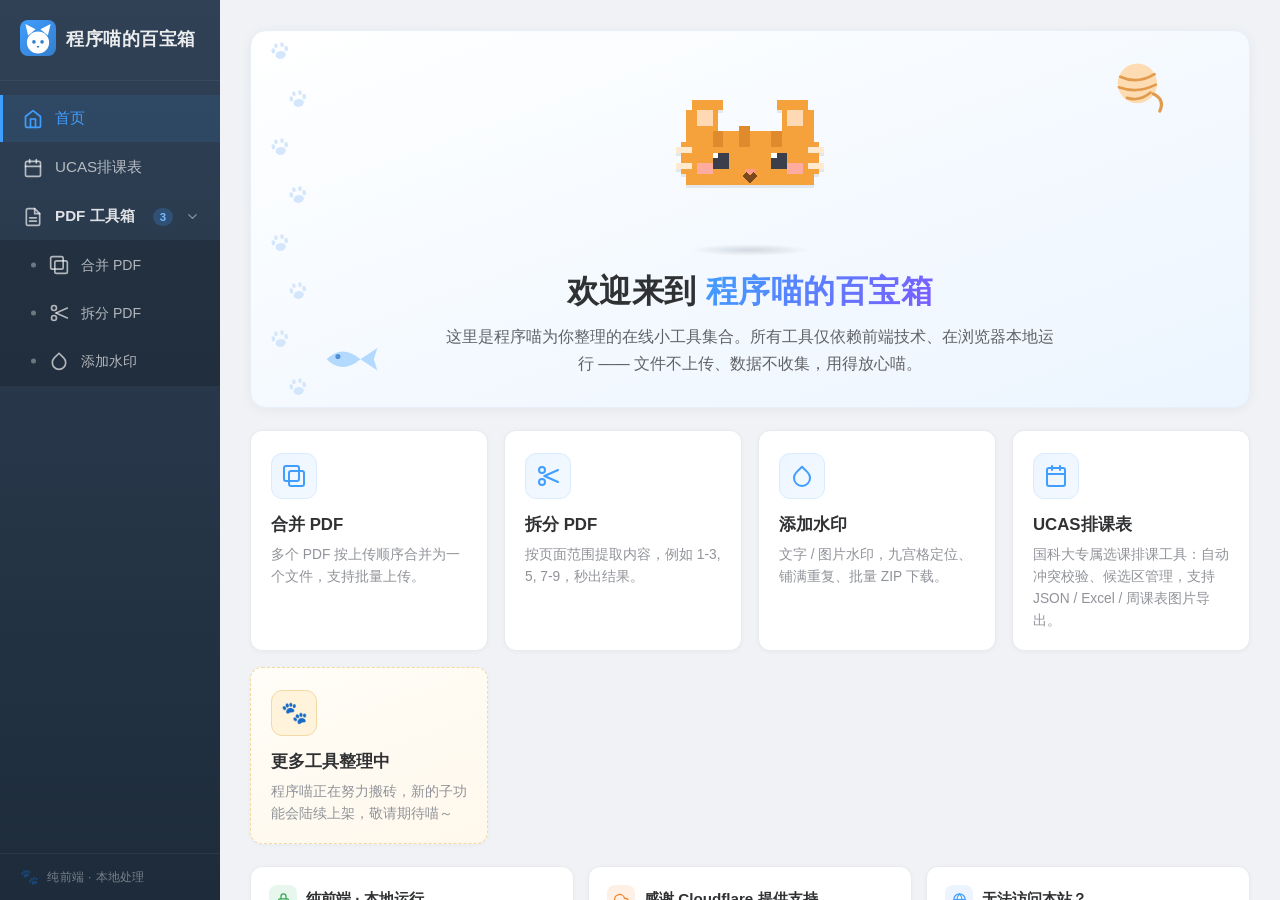
==== commit 9a191cdf: "Add UCAS timetable (paike) as standalone /paike-ucas/ page - Port paike project's index.html as paik" ====
--- a/index.html
+++ b/index.html
@@ -45,6 +45,10 @@
                 <div class="tool-nav-item nav-home active" data-page="home">
                     <svg viewBox="0 0 24 24" fill="none" stroke="currentColor" stroke-width="2" stroke-linecap="round" stroke-linejoin="round"><path d="M3 9l9-7 9 7v11a2 2 0 0 1-2 2H5a2 2 0 0 1-2-2z"/><polyline points="9 22 9 12 15 12 15 22"/></svg>
                     <span>首页</span>
+                </div>
+                <div class="tool-nav-item" data-tool="paike">
+                    <svg viewBox="0 0 24 24" fill="none" stroke="currentColor" stroke-width="2" stroke-linecap="round" stroke-linejoin="round"><rect x="3" y="4" width="18" height="18" rx="2"/><line x1="16" y1="2" x2="16" y2="6"/><line x1="8" y1="2" x2="8" y2="6"/><line x1="3" y1="10" x2="21" y2="10"/></svg>
+                    <span>UCAS排课表</span>
                 </div>
                 <div class="nav-group open" id="pdfGroup">
                     <div class="nav-group-header">
@@ -190,6 +194,15 @@
                         <span class="card-arrow">→</span>
                         <svg class="card-paw" viewBox="0 0 24 24"><use href="#pawShape"/></svg>
                     </div>
+                    <div class="feature-card" data-tool="paike">
+                        <div class="card-icon">
+                            <svg viewBox="0 0 24 24" fill="none" stroke="currentColor" stroke-width="2" stroke-linecap="round" stroke-linejoin="round"><rect x="3" y="4" width="18" height="18" rx="2"/><line x1="16" y1="2" x2="16" y2="6"/><line x1="8" y1="2" x2="8" y2="6"/><line x1="3" y1="10" x2="21" y2="10"/></svg>
+                        </div>
+                        <h3>UCAS排课表</h3>
+                        <p>国科大专属选课排课工具：自动冲突校验、候选区管理，支持 JSON / Excel / 周课表图片导出。</p>
+                        <span class="card-arrow">→</span>
+                        <svg class="card-paw" viewBox="0 0 24 24"><use href="#pawShape"/></svg>
+                    </div>
                     <div class="feature-card more-card">
                         <div class="card-icon more-icon">🐾</div>
                         <h3>更多工具整理中</h3>
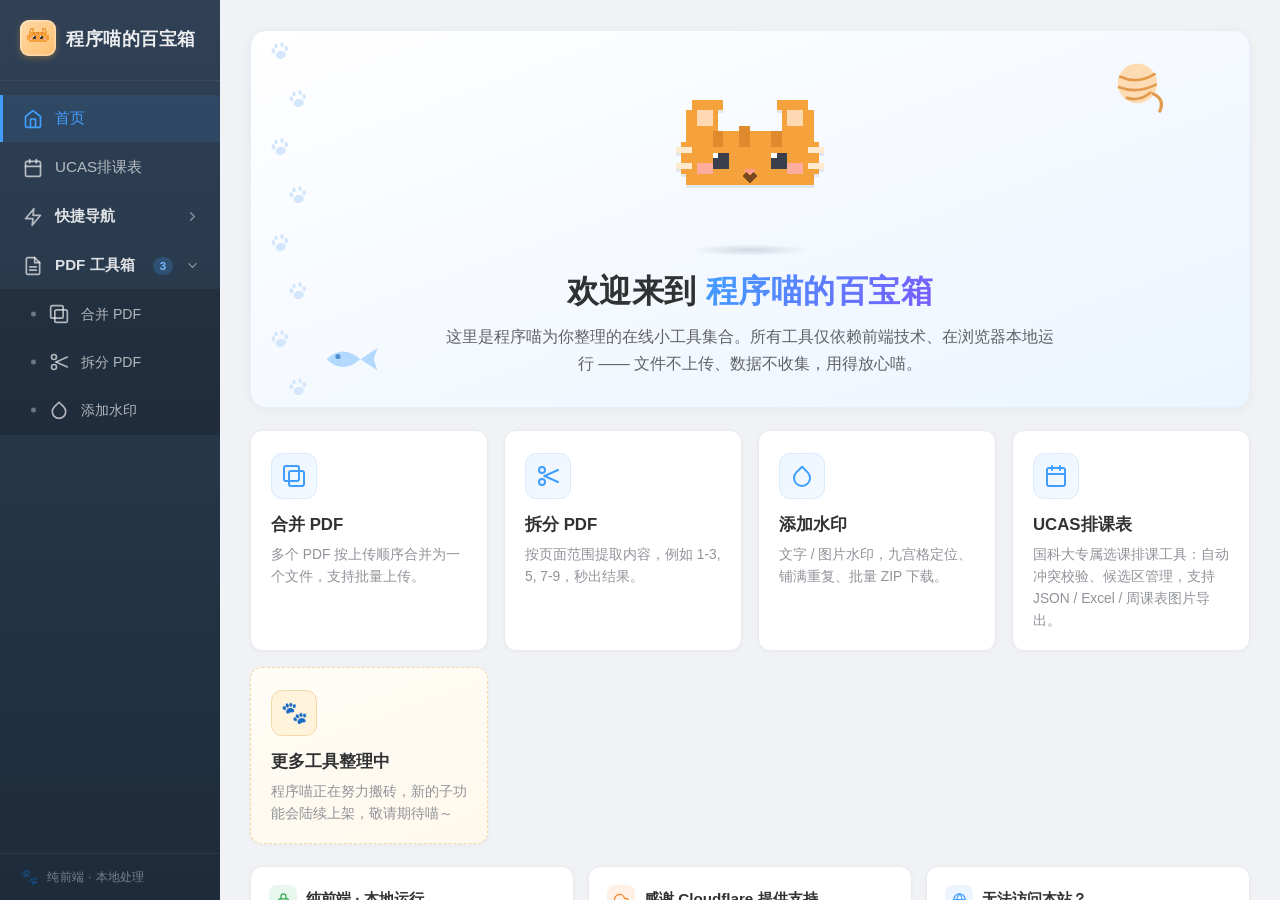
==== commit d429ebae: "Redesign sidebar logo in pixel-cat style, add quick-nav sidebar feature - Replace blue geometric log" ====
--- a/index.html
+++ b/index.html
@@ -4,7 +4,7 @@
     <meta charset="UTF-8">
     <meta name="viewport" content="width=device-width, initial-scale=1.0">
     <title>程序喵的百宝箱 — 在线小工具集</title>
-    <link rel="icon" href="data:image/svg+xml,%3Csvg xmlns='http://www.w3.org/2000/svg' viewBox='0 0 100 100'%3E%3Ctext y='.9em' font-size='90'%3E🐱%3C/text%3E%3C/svg%3E">
+    <link rel="icon" href="data:image/svg+xml,%3Csvg xmlns='http://www.w3.org/2000/svg' viewBox='0 0 32 32'%3E%3Crect x='4' y='11' width='24' height='10' fill='%23f6a23c'/%3E%3Crect x='3' y='13' width='26' height='6' fill='%23f6a23c'/%3E%3Crect x='5' y='5' width='6' height='6' fill='%23f6a23c'/%3E%3Crect x='21' y='5' width='6' height='6' fill='%23f6a23c'/%3E%3Crect x='6' y='7' width='3' height='3' fill='%23ffd9b3'/%3E%3Crect x='23' y='7' width='3' height='3' fill='%23ffd9b3'/%3E%3Crect x='9' y='15' width='3' height='3' fill='%233a3f4b'/%3E%3Crect x='20' y='15' width='3' height='3' fill='%233a3f4b'/%3E%3Crect x='6' y='17' width='3' height='2' fill='%23ffb0b8'/%3E%3Crect x='23' y='17' width='3' height='2' fill='%23ffb0b8'/%3E%3Crect x='15' y='18' width='2' height='1' fill='%23ff9d8a'/%3E%3Cpath d='M15 19 l1 1 1-1' stroke='%237a4a1e' stroke-width='1' fill='none'/%3E%3C/svg%3E">
     <link rel="stylesheet" href="styles.css">
 </head>
 <body>
@@ -26,17 +26,33 @@
         <aside class="sidebar">
             <div class="sidebar-header">
                 <div class="sidebar-logo">
-                    <svg class="logo-cat" viewBox="0 0 24 24">
-                        <g fill="currentColor">
-                            <path d="M5.4 10.4 L3.6 2.6 L10.4 6.2 Z"/>
-                            <path d="M18.6 10.4 L20.4 2.6 L13.6 6.2 Z"/>
-                            <circle cx="12" cy="15" r="7.4"/>
-                        </g>
-                        <g class="logo-cat-eyes" fill="#337ecc">
-                            <circle cx="9.3" cy="14.6" r="1.2"/>
-                            <circle cx="14.7" cy="14.6" r="1.2"/>
-                        </g>
-                        <path d="M11 17.4 L13 17.4 L12 18.8 Z" fill="#337ecc"/>
+                    <svg class="logo-cat" viewBox="0 0 32 32" shape-rendering="crispEdges" role="img" aria-label="程序喵 Logo">
+                        <!-- 迷你像素猫头，与首页吉祥物同一套像素设计 -->
+                        <!-- 耳朵 -->
+                        <rect x="6" y="4" width="5" height="3" fill="#f6a23c"/>
+                        <rect x="5" y="7" width="5" height="2" fill="#f6a23c"/>
+                        <rect x="7" y="6" width="2" height="2" fill="#ffd9b3"/>
+                        <rect x="21" y="4" width="5" height="3" fill="#f6a23c"/>
+                        <rect x="22" y="7" width="5" height="2" fill="#f6a23c"/>
+                        <rect x="23" y="6" width="2" height="2" fill="#ffd9b3"/>
+                        <!-- 脸 -->
+                        <rect x="5" y="9" width="22" height="12" fill="#f6a23c"/>
+                        <rect x="3" y="12" width="26" height="7" fill="#f6a23c"/>
+                        <!-- 额头斑纹 -->
+                        <rect x="10" y="9" width="2" height="2" fill="#e08a2e"/>
+                        <rect x="15" y="9" width="2" height="2" fill="#e08a2e"/>
+                        <rect x="20" y="9" width="2" height="2" fill="#e08a2e"/>
+                        <!-- 眼睛 -->
+                        <rect x="10" y="14" width="3" height="3" fill="#3a3f4b"/>
+                        <rect x="19" y="14" width="3" height="3" fill="#3a3f4b"/>
+                        <rect x="10" y="14" width="1" height="1" fill="#ffffff"/>
+                        <rect x="19" y="14" width="1" height="1" fill="#ffffff"/>
+                        <!-- 腮红 -->
+                        <rect x="6" y="16" width="3" height="2" fill="#ffb0b8" opacity="0.85"/>
+                        <rect x="23" y="16" width="3" height="2" fill="#ffb0b8" opacity="0.85"/>
+                        <!-- 鼻子和嘴 -->
+                        <rect x="15" y="17" width="2" height="1" fill="#ff9d8a"/>
+                        <path d="M15 18 l1 1 1-1" stroke="#7a4a1e" stroke-width="1" fill="none"/>
                     </svg>
                 </div>
                 <span class="sidebar-title">程序喵的百宝箱</span>
@@ -49,6 +65,26 @@
                 <div class="tool-nav-item" data-tool="paike">
                     <svg viewBox="0 0 24 24" fill="none" stroke="currentColor" stroke-width="2" stroke-linecap="round" stroke-linejoin="round"><rect x="3" y="4" width="18" height="18" rx="2"/><line x1="16" y1="2" x2="16" y2="6"/><line x1="8" y1="2" x2="8" y2="6"/><line x1="3" y1="10" x2="21" y2="10"/></svg>
                     <span>UCAS排课表</span>
+                </div>
+                <div class="nav-group" id="quickNavGroup">
+                    <div class="nav-group-header">
+                        <svg viewBox="0 0 24 24" fill="none" stroke="currentColor" stroke-width="2" stroke-linecap="round" stroke-linejoin="round"><polygon points="13 2 3 14 12 14 11 22 21 10 12 10 13 2"/></svg>
+                        <span>快捷导航</span>
+                        <span class="nav-badge quick-nav-badge" id="quickNavBadge" style="display:none;">0</span>
+                        <svg class="nav-group-arrow" viewBox="0 0 24 24" fill="none" stroke="currentColor" stroke-width="2" stroke-linecap="round" stroke-linejoin="round"><polyline points="9 18 15 12 9 6"/></svg>
+                    </div>
+                    <div class="nav-group-body">
+                        <div class="nav-group-body-inner">
+                            <div class="nav-sub-item quick-nav-empty" id="quickNavEmpty">
+                                <span class="quick-nav-hint">还没有收藏的网址<br>点下面「＋ 添加」开始收藏喵</span>
+                            </div>
+                            <div id="quickNavList"></div>
+                            <div class="tool-nav-item nav-sub-item quick-nav-add" id="quickNavAdd">
+                                <svg viewBox="0 0 24 24" fill="none" stroke="currentColor" stroke-width="2" stroke-linecap="round" stroke-linejoin="round"><line x1="12" y1="5" x2="12" y2="19"/><line x1="5" y1="12" x2="19" y2="12"/></svg>
+                                <span>添加导航</span>
+                            </div>
+                        </div>
+                    </div>
                 </div>
                 <div class="nav-group open" id="pdfGroup">
                     <div class="nav-group-header">
--- a/styles.css
+++ b/styles.css
@@ -43,10 +43,17 @@
     justify-content: center;
     width: 36px;
     height: 36px;
-    background: linear-gradient(135deg, #409eff, #337ecc);
-    border-radius: 8px;
+    background: linear-gradient(135deg, #ffd9a8, #ffbf6e);
+    border-radius: 9px;
     color: white;
     flex-shrink: 0;
+    box-shadow: inset 0 0 0 1.5px rgba(255, 255, 255, 0.35), 0 2px 6px rgba(246, 162, 60, 0.35);
+}
+
+.logo-cat {
+    width: 26px;
+    height: 26px;
+    image-rendering: pixelated;
 }
 
 .sidebar-title {
@@ -622,6 +629,128 @@
     border-color: #f3d9a4;
 }
 
+/* ===== Quick Nav（快捷导航） ===== */
+.quick-nav-badge {
+    background: rgba(246, 162, 60, 0.28);
+    color: #ffc37a;
+}
+
+.quick-nav-empty {
+    padding: 12px 20px 10px 46px !important;
+    cursor: default;
+}
+
+.quick-nav-empty:hover {
+    background: transparent;
+    color: rgba(255, 255, 255, 0.65);
+}
+
+.quick-nav-hint {
+    font-size: 0.78rem;
+    line-height: 1.7;
+    color: rgba(255, 255, 255, 0.38);
+    white-space: normal;
+}
+
+.quick-nav-item {
+    cursor: pointer;
+    position: relative;
+}
+
+.quick-nav-item .quick-nav-delete {
+    position: absolute;
+    right: 12px;
+    top: 50%;
+    transform: translateY(-50%);
+    width: 18px;
+    height: 18px;
+    display: none;
+    align-items: center;
+    justify-content: center;
+    border: none;
+    border-radius: 4px;
+    background: transparent;
+    color: rgba(255, 255, 255, 0.5);
+    font-size: 0.72rem;
+    cursor: pointer;
+    transition: all 0.15s ease;
+}
+
+.quick-nav-item:hover .quick-nav-delete {
+    display: inline-flex;
+}
+
+.quick-nav-item .quick-nav-delete:hover {
+    background: rgba(245, 108, 108, 0.2);
+    color: #f56c6c;
+}
+
+.quick-nav-item .quick-nav-name {
+    flex: 1;
+    min-width: 0;
+    overflow: hidden;
+    text-overflow: ellipsis;
+    white-space: nowrap;
+}
+
+.quick-nav-avatar {
+    width: 20px;
+    height: 20px;
+    flex-shrink: 0;
+    display: flex;
+    align-items: center;
+    justify-content: center;
+    border-radius: 5px;
+    background: var(--quick-nav-color, #f6a23c);
+    overflow: hidden;
+}
+
+.quick-nav-avatar img {
+    width: 16px;
+    height: 16px;
+    border-radius: 3px;
+    display: block;
+    background: #fff;
+    padding: 1px;
+    box-sizing: content-box;
+}
+
+.quick-nav-avatar .quick-nav-fallback {
+    font-size: 0.66rem;
+    font-weight: 700;
+    color: #fff;
+    line-height: 1;
+}
+
+.quick-nav-add {
+    color: rgba(255, 255, 255, 0.55) !important;
+}
+
+.quick-nav-add:hover {
+    color: #ffc37a !important;
+    background: rgba(246, 162, 60, 0.08) !important;
+}
+
+.quick-nav-add svg {
+    width: 15px;
+    height: 15px;
+}
+
+/* 添加导航弹窗 */
+.quick-nav-modal .quick-nav-form-row {
+    margin-bottom: 14px;
+}
+
+.quick-nav-modal .quick-nav-form-row b {
+    color: #f56c6c;
+}
+
+.quick-nav-modal-err {
+    font-size: 0.86rem;
+    color: #f56c6c;
+    margin-bottom: 6px;
+}
+
 /* ===== Home Site Notice ===== */
 .site-notice {
     display: grid;
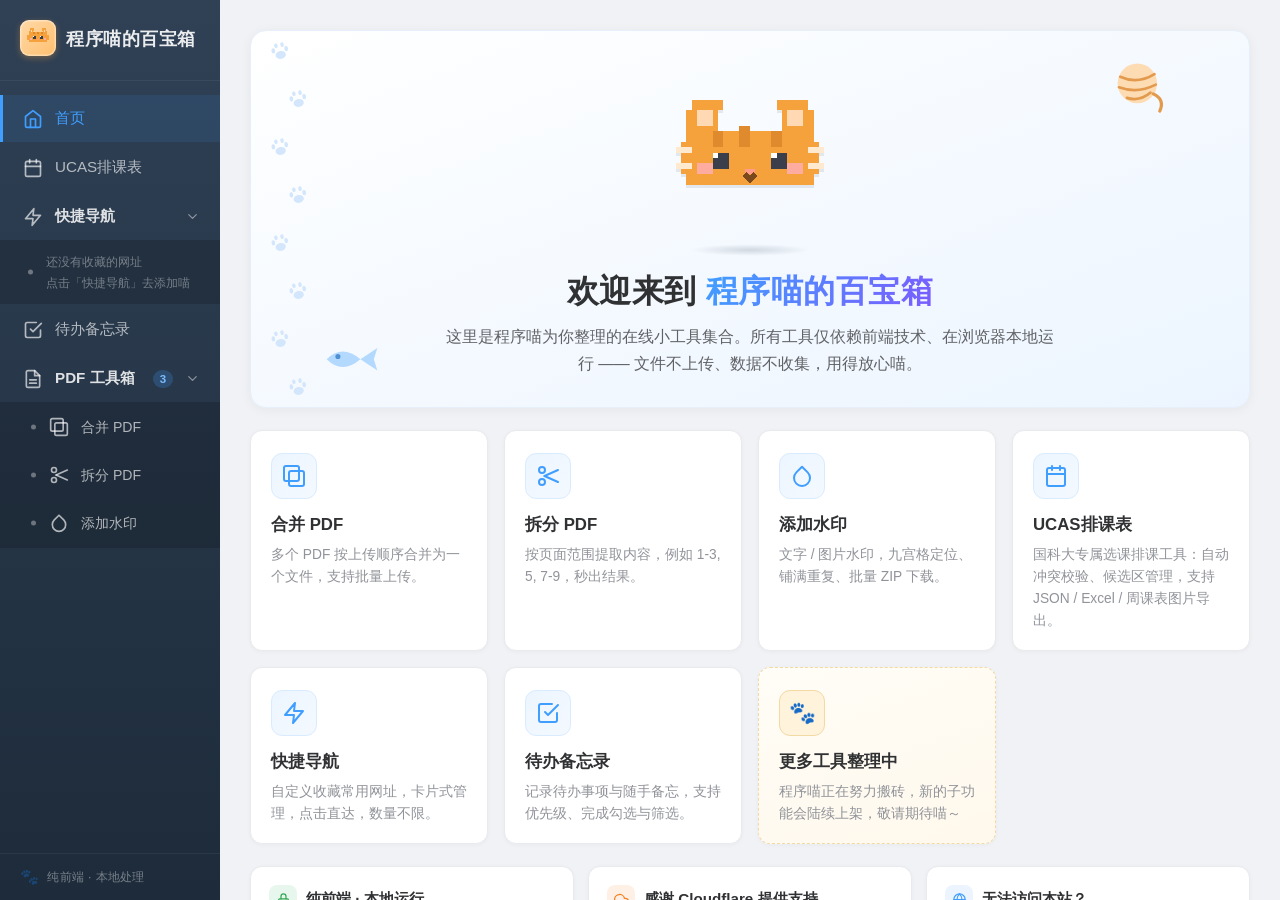
==== commit edd82f62: "Make quick-nav a full page, add todo/memo tool - Quick-nav: clickable sidebar header dispatches quic" ====
--- a/index.html
+++ b/index.html
@@ -66,8 +66,8 @@
                     <svg viewBox="0 0 24 24" fill="none" stroke="currentColor" stroke-width="2" stroke-linecap="round" stroke-linejoin="round"><rect x="3" y="4" width="18" height="18" rx="2"/><line x1="16" y1="2" x2="16" y2="6"/><line x1="8" y1="2" x2="8" y2="6"/><line x1="3" y1="10" x2="21" y2="10"/></svg>
                     <span>UCAS排课表</span>
                 </div>
-                <div class="nav-group" id="quickNavGroup">
-                    <div class="nav-group-header">
+                <div class="nav-group open" id="quickNavGroup">
+                    <div class="nav-group-header" data-tool="quicknav" title="打开快捷导航页面">
                         <svg viewBox="0 0 24 24" fill="none" stroke="currentColor" stroke-width="2" stroke-linecap="round" stroke-linejoin="round"><polygon points="13 2 3 14 12 14 11 22 21 10 12 10 13 2"/></svg>
                         <span>快捷导航</span>
                         <span class="nav-badge quick-nav-badge" id="quickNavBadge" style="display:none;">0</span>
@@ -76,15 +76,16 @@
                     <div class="nav-group-body">
                         <div class="nav-group-body-inner">
                             <div class="nav-sub-item quick-nav-empty" id="quickNavEmpty">
-                                <span class="quick-nav-hint">还没有收藏的网址<br>点下面「＋ 添加」开始收藏喵</span>
+                                <span class="quick-nav-hint">还没有收藏的网址<br>点击「快捷导航」去添加喵</span>
                             </div>
                             <div id="quickNavList"></div>
-                            <div class="tool-nav-item nav-sub-item quick-nav-add" id="quickNavAdd">
-                                <svg viewBox="0 0 24 24" fill="none" stroke="currentColor" stroke-width="2" stroke-linecap="round" stroke-linejoin="round"><line x1="12" y1="5" x2="12" y2="19"/><line x1="5" y1="12" x2="19" y2="12"/></svg>
-                                <span>添加导航</span>
-                            </div>
-                        </div>
-                    </div>
+                        </div>
+                    </div>
+                </div>
+                <div class="tool-nav-item" data-tool="todo">
+                    <svg viewBox="0 0 24 24" fill="none" stroke="currentColor" stroke-width="2" stroke-linecap="round" stroke-linejoin="round"><polyline points="9 11 12 14 22 4"/><path d="M21 12v7a2 2 0 0 1-2 2H5a2 2 0 0 1-2-2V5a2 2 0 0 1 2-2h11"/></svg>
+                    <span>待办备忘录</span>
+                    <span class="nav-badge todo-badge" id="todoBadge" style="display:none;">0</span>
                 </div>
                 <div class="nav-group open" id="pdfGroup">
                     <div class="nav-group-header">
@@ -239,6 +240,24 @@
                         <span class="card-arrow">→</span>
                         <svg class="card-paw" viewBox="0 0 24 24"><use href="#pawShape"/></svg>
                     </div>
+                    <div class="feature-card" data-tool="quicknav">
+                        <div class="card-icon">
+                            <svg viewBox="0 0 24 24" fill="none" stroke="currentColor" stroke-width="2" stroke-linecap="round" stroke-linejoin="round"><polygon points="13 2 3 14 12 14 11 22 21 10 12 10 13 2"/></svg>
+                        </div>
+                        <h3>快捷导航</h3>
+                        <p>自定义收藏常用网址，卡片式管理，点击直达，数量不限。</p>
+                        <span class="card-arrow">→</span>
+                        <svg class="card-paw" viewBox="0 0 24 24"><use href="#pawShape"/></svg>
+                    </div>
+                    <div class="feature-card" data-tool="todo">
+                        <div class="card-icon">
+                            <svg viewBox="0 0 24 24" fill="none" stroke="currentColor" stroke-width="2" stroke-linecap="round" stroke-linejoin="round"><polyline points="9 11 12 14 22 4"/><path d="M21 12v7a2 2 0 0 1-2 2H5a2 2 0 0 1-2-2V5a2 2 0 0 1 2-2h11"/></svg>
+                        </div>
+                        <h3>待办备忘录</h3>
+                        <p>记录待办事项与随手备忘，支持优先级、完成勾选与筛选。</p>
+                        <span class="card-arrow">→</span>
+                        <svg class="card-paw" viewBox="0 0 24 24"><use href="#pawShape"/></svg>
+                    </div>
                     <div class="feature-card more-card">
                         <div class="card-icon more-icon">🐾</div>
                         <h3>更多工具整理中</h3>
--- a/styles.css
+++ b/styles.css
@@ -736,6 +736,11 @@
     height: 15px;
 }
 
+.todo-badge {
+    background: rgba(103, 194, 58, 0.28);
+    color: #95d475;
+}
+
 /* 添加导航弹窗 */
 .quick-nav-modal .quick-nav-form-row {
     margin-bottom: 14px;
@@ -749,6 +754,468 @@
     font-size: 0.86rem;
     color: #f56c6c;
     margin-bottom: 6px;
+}
+
+/* ===== 快捷导航页面 ===== */
+.quicknav-toolbar {
+    display: flex;
+    align-items: flex-start;
+    justify-content: space-between;
+    gap: 16px;
+    margin-bottom: 20px;
+}
+
+.quicknav-add-btn {
+    display: inline-flex;
+    align-items: center;
+    gap: 6px;
+    border: 1px solid #ffd9a8;
+    background: #fff7ea;
+    color: #e08a2e;
+    border-radius: 8px;
+    padding: 11px 18px;
+    cursor: pointer;
+    font-weight: 600;
+    font-size: 0.95rem;
+    transition: all 0.2s ease;
+    white-space: nowrap;
+}
+
+.quicknav-add-btn:hover {
+    background: linear-gradient(135deg, #f6a23c, #e08a2e);
+    border-color: #f6a23c;
+    color: #fff;
+    box-shadow: 0 4px 14px rgba(246, 162, 60, 0.35);
+    transform: translateY(-1px);
+}
+
+.quicknav-grid {
+    display: grid;
+    grid-template-columns: repeat(auto-fill, minmax(210px, 1fr));
+    gap: 14px;
+}
+
+.quicknav-card {
+    position: relative;
+    background: white;
+    border: 1px solid #e8eaed;
+    border-radius: 12px;
+    padding: 16px 16px 13px;
+    cursor: pointer;
+    transition: all 0.25s cubic-bezier(0.4, 0, 0.2, 1);
+    box-shadow: 0 1px 4px rgba(0, 0, 0, 0.04);
+    animation: cardRise 0.4s ease backwards;
+    overflow: hidden;
+}
+
+.quicknav-card:nth-child(3n+1) { animation-delay: 0.04s; }
+.quicknav-card:nth-child(3n+2) { animation-delay: 0.1s; }
+.quicknav-card:nth-child(3n)   { animation-delay: 0.16s; }
+
+.quicknav-card:hover {
+    border-color: #ffd9a8;
+    box-shadow: 0 8px 22px rgba(246, 162, 60, 0.18);
+    transform: translateY(-4px);
+}
+
+.quicknav-card::after {
+    content: '→';
+    position: absolute;
+    right: 14px;
+    bottom: 12px;
+    color: #f6a23c;
+    font-weight: 700;
+    opacity: 0;
+    transform: translateX(-6px);
+    transition: all 0.25s ease;
+}
+
+.quicknav-card:hover::after {
+    opacity: 1;
+    transform: translateX(0);
+}
+
+.quicknav-card-head {
+    display: flex;
+    align-items: center;
+    justify-content: space-between;
+    margin-bottom: 10px;
+}
+
+.quicknav-card .quick-nav-avatar {
+    width: 34px;
+    height: 34px;
+    border-radius: 9px;
+    box-shadow: 0 2px 6px rgba(0, 0, 0, 0.1);
+}
+
+.quicknav-card .quick-nav-avatar img {
+    width: 22px;
+    height: 22px;
+    padding: 2px;
+}
+
+.quicknav-card .quick-nav-fallback {
+    font-size: 0.95rem;
+}
+
+.quicknav-card-delete {
+    width: 22px;
+    height: 22px;
+    display: flex;
+    align-items: center;
+    justify-content: center;
+    border: none;
+    border-radius: 6px;
+    background: transparent;
+    color: #c0c4cc;
+    font-size: 0.75rem;
+    cursor: pointer;
+    opacity: 0;
+    transition: all 0.15s ease;
+}
+
+.quicknav-card:hover .quicknav-card-delete {
+    opacity: 1;
+}
+
+.quicknav-card-delete:hover {
+    background: #fef0f0;
+    color: #f56c6c;
+}
+
+.quicknav-card-name {
+    font-weight: 700;
+    font-size: 0.98rem;
+    color: #303133;
+    margin-bottom: 3px;
+    overflow: hidden;
+    text-overflow: ellipsis;
+    white-space: nowrap;
+}
+
+.quicknav-card-url {
+    font-size: 0.78rem;
+    color: #909399;
+    overflow: hidden;
+    text-overflow: ellipsis;
+    white-space: nowrap;
+    max-width: calc(100% - 24px);
+}
+
+.quicknav-empty-state {
+    text-align: center;
+    padding: 60px 20px;
+    border: 1.5px dashed #e8eaed;
+    border-radius: 12px;
+    color: #909399;
+}
+
+.quicknav-empty-icon {
+    font-size: 2.6rem;
+    margin-bottom: 12px;
+    animation: pawPulse 3.2s ease-in-out infinite;
+}
+
+.quicknav-empty-state p {
+    margin-bottom: 6px;
+}
+
+.quicknav-empty-sub {
+    font-size: 0.86rem;
+}
+
+/* ===== 待办备忘录页面 ===== */
+.todo-columns {
+    display: grid;
+    grid-template-columns: minmax(320px, 5fr) minmax(360px, 7fr);
+    gap: 22px;
+    align-items: start;
+}
+
+.todo-panel,
+.memo-panel {
+    background: #fafbfc;
+    border: 1px solid #ebeef5;
+    border-radius: 12px;
+    padding: 20px;
+}
+
+.todo-panel-head {
+    display: flex;
+    align-items: center;
+    justify-content: space-between;
+    gap: 12px;
+    flex-wrap: wrap;
+    margin-bottom: 14px;
+}
+
+.todo-panel-head h2 {
+    font-size: 1.1rem;
+    color: #303133;
+}
+
+.todo-filters {
+    display: flex;
+    gap: 6px;
+}
+
+.todo-filter {
+    border: 1px solid #dcdfe6;
+    background: white;
+    color: #606266;
+    border-radius: 14px;
+    padding: 4px 12px;
+    font-size: 0.8rem;
+    cursor: pointer;
+    transition: all 0.18s ease;
+}
+
+.todo-filter:hover {
+    border-color: #ffd9a8;
+    color: #e08a2e;
+}
+
+.todo-filter.active {
+    background: linear-gradient(135deg, #f6a23c, #e08a2e);
+    border-color: #f6a23c;
+    color: #fff;
+}
+
+.todo-input-row {
+    display: flex;
+    gap: 8px;
+    margin-bottom: 14px;
+}
+
+.todo-input-row .option-input {
+    flex: 1;
+    min-width: 0;
+}
+
+.todo-prio-select {
+    width: 72px !important;
+    flex: none !important;
+    cursor: pointer;
+}
+
+.todo-add-btn {
+    flex: none;
+    border: 1px solid #ffd9a8;
+    background: #fff7ea;
+    color: #e08a2e;
+    border-radius: 8px;
+    padding: 9px 16px;
+    font-weight: 600;
+    font-size: 0.9rem;
+    cursor: pointer;
+    transition: all 0.2s ease;
+    white-space: nowrap;
+}
+
+.todo-add-btn:hover {
+    background: linear-gradient(135deg, #f6a23c, #e08a2e);
+    border-color: #f6a23c;
+    color: #fff;
+}
+
+.todo-list {
+    display: flex;
+    flex-direction: column;
+    gap: 8px;
+}
+
+.todo-item {
+    display: flex;
+    align-items: center;
+    gap: 10px;
+    background: white;
+    border: 1px solid #ebeef5;
+    border-radius: 8px;
+    padding: 11px 12px;
+    transition: all 0.18s ease;
+}
+
+.todo-item:hover {
+    border-color: #ffd9a8;
+    box-shadow: 0 2px 10px rgba(246, 162, 60, 0.1);
+}
+
+.todo-item.done {
+    opacity: 0.55;
+}
+
+.todo-item.done .todo-text {
+    text-decoration: line-through;
+    color: #909399;
+}
+
+.todo-check {
+    width: 20px;
+    height: 20px;
+    flex: none;
+    display: flex;
+    align-items: center;
+    justify-content: center;
+    border: 1.5px solid #dcdfe6;
+    border-radius: 50%;
+    background: white;
+    color: #fff;
+    font-size: 0.7rem;
+    cursor: pointer;
+    transition: all 0.18s ease;
+}
+
+.todo-item.done .todo-check {
+    background: #67c23a;
+    border-color: #67c23a;
+}
+
+.todo-item:not(.done) .todo-check:hover {
+    border-color: #67c23a;
+    color: #67c23a;
+}
+
+.todo-prio-dot {
+    width: 8px;
+    height: 8px;
+    flex: none;
+    border-radius: 50%;
+}
+
+.todo-text {
+    flex: 1;
+    min-width: 0;
+    font-size: 0.92rem;
+    color: #303133;
+    overflow: hidden;
+    text-overflow: ellipsis;
+    white-space: nowrap;
+    cursor: text;
+}
+
+.todo-del {
+    flex: none;
+    width: 22px;
+    height: 22px;
+    display: flex;
+    align-items: center;
+    justify-content: center;
+    border: none;
+    border-radius: 6px;
+    background: transparent;
+    color: #c0c4cc;
+    font-size: 0.72rem;
+    cursor: pointer;
+    opacity: 0;
+    transition: all 0.15s ease;
+}
+
+.todo-item:hover .todo-del {
+    opacity: 1;
+}
+
+.todo-del:hover {
+    background: #fef0f0;
+    color: #f56c6c;
+}
+
+.todo-empty {
+    text-align: center;
+    color: #c0c4cc;
+    font-size: 0.88rem;
+    padding: 26px 10px;
+}
+
+.todo-clear-done {
+    display: block;
+    margin: 12px auto 0;
+    border: none;
+    background: transparent;
+    color: #c0c4cc;
+    font-size: 0.8rem;
+    cursor: pointer;
+    transition: color 0.18s ease;
+}
+
+.todo-clear-done:hover {
+    color: #f56c6c;
+}
+
+/* 备忘便签 */
+.memo-grid {
+    display: grid;
+    grid-template-columns: repeat(auto-fill, minmax(190px, 1fr));
+    gap: 12px;
+}
+
+.memo-card {
+    background: var(--memo-bg, #fff8d6);
+    border-radius: 10px;
+    padding: 12px;
+    display: flex;
+    flex-direction: column;
+    gap: 8px;
+    min-height: 130px;
+    box-shadow: 0 2px 8px rgba(0, 0, 0, 0.06);
+    transition: transform 0.2s ease, box-shadow 0.2s ease;
+    animation: cardRise 0.4s ease backwards;
+}
+
+.memo-card:hover {
+    transform: translateY(-3px) rotate(-0.5deg);
+    box-shadow: 0 6px 18px rgba(0, 0, 0, 0.1);
+}
+
+.memo-text {
+    flex: 1;
+    width: 100%;
+    border: none;
+    background: transparent;
+    resize: none;
+    font-family: inherit;
+    font-size: 0.88rem;
+    line-height: 1.6;
+    color: #4a4238;
+    outline: none;
+    min-height: 64px;
+}
+
+.memo-foot {
+    display: flex;
+    align-items: center;
+    justify-content: space-between;
+}
+
+.memo-date {
+    font-size: 0.7rem;
+    color: rgba(74, 66, 56, 0.55);
+}
+
+.memo-del {
+    border: none;
+    background: transparent;
+    color: rgba(74, 66, 56, 0.4);
+    font-size: 0.7rem;
+    cursor: pointer;
+    width: 20px;
+    height: 20px;
+    display: flex;
+    align-items: center;
+    justify-content: center;
+    border-radius: 5px;
+    transition: all 0.15s ease;
+}
+
+.memo-del:hover {
+    background: rgba(0, 0, 0, 0.07);
+    color: #c0392b;
+}
+
+@media (max-width: 1180px) {
+    .todo-columns {
+        grid-template-columns: 1fr;
+    }
 }
 
 /* ===== Home Site Notice ===== */
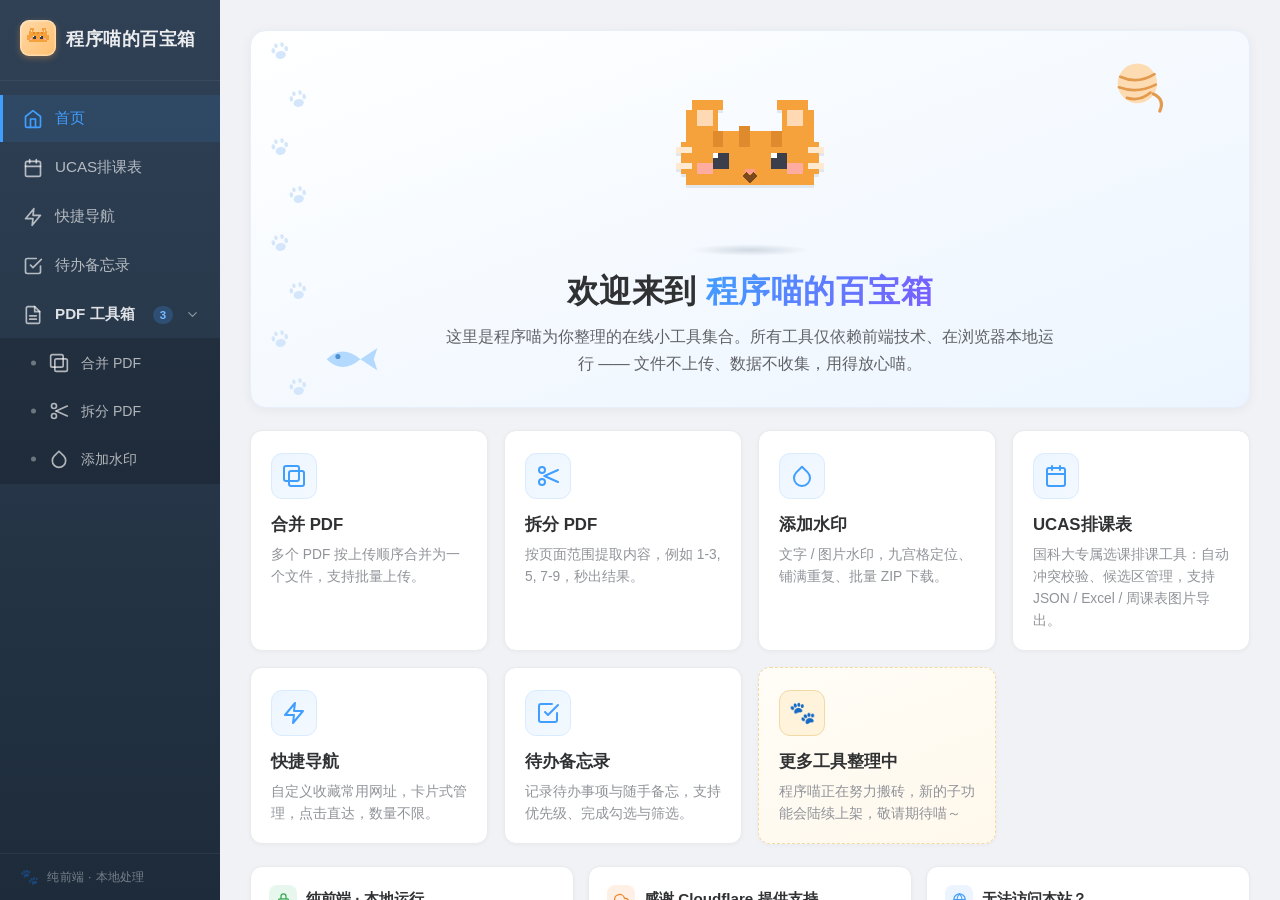
==== commit c4ada47d: "Simplify quick-nav sidebar entry: plain nav item, no collapse group Co-Authored-By: Claude Opus 5 (1" ====
--- a/index.html
+++ b/index.html
@@ -66,21 +66,10 @@
                     <svg viewBox="0 0 24 24" fill="none" stroke="currentColor" stroke-width="2" stroke-linecap="round" stroke-linejoin="round"><rect x="3" y="4" width="18" height="18" rx="2"/><line x1="16" y1="2" x2="16" y2="6"/><line x1="8" y1="2" x2="8" y2="6"/><line x1="3" y1="10" x2="21" y2="10"/></svg>
                     <span>UCAS排课表</span>
                 </div>
-                <div class="nav-group open" id="quickNavGroup">
-                    <div class="nav-group-header" data-tool="quicknav" title="打开快捷导航页面">
-                        <svg viewBox="0 0 24 24" fill="none" stroke="currentColor" stroke-width="2" stroke-linecap="round" stroke-linejoin="round"><polygon points="13 2 3 14 12 14 11 22 21 10 12 10 13 2"/></svg>
-                        <span>快捷导航</span>
-                        <span class="nav-badge quick-nav-badge" id="quickNavBadge" style="display:none;">0</span>
-                        <svg class="nav-group-arrow" viewBox="0 0 24 24" fill="none" stroke="currentColor" stroke-width="2" stroke-linecap="round" stroke-linejoin="round"><polyline points="9 18 15 12 9 6"/></svg>
-                    </div>
-                    <div class="nav-group-body">
-                        <div class="nav-group-body-inner">
-                            <div class="nav-sub-item quick-nav-empty" id="quickNavEmpty">
-                                <span class="quick-nav-hint">还没有收藏的网址<br>点击「快捷导航」去添加喵</span>
-                            </div>
-                            <div id="quickNavList"></div>
-                        </div>
-                    </div>
+                <div class="tool-nav-item" data-tool="quicknav">
+                    <svg viewBox="0 0 24 24" fill="none" stroke="currentColor" stroke-width="2" stroke-linecap="round" stroke-linejoin="round"><polygon points="13 2 3 14 12 14 11 22 21 10 12 10 13 2"/></svg>
+                    <span>快捷导航</span>
+                    <span class="nav-badge quick-nav-badge" id="quickNavBadge" style="display:none;">0</span>
                 </div>
                 <div class="tool-nav-item" data-tool="todo">
                     <svg viewBox="0 0 24 24" fill="none" stroke="currentColor" stroke-width="2" stroke-linecap="round" stroke-linejoin="round"><polyline points="9 11 12 14 22 4"/><path d="M21 12v7a2 2 0 0 1-2 2H5a2 2 0 0 1-2-2V5a2 2 0 0 1 2-2h11"/></svg>
--- a/styles.css
+++ b/styles.css
@@ -635,64 +635,6 @@
     color: #ffc37a;
 }
 
-.quick-nav-empty {
-    padding: 12px 20px 10px 46px !important;
-    cursor: default;
-}
-
-.quick-nav-empty:hover {
-    background: transparent;
-    color: rgba(255, 255, 255, 0.65);
-}
-
-.quick-nav-hint {
-    font-size: 0.78rem;
-    line-height: 1.7;
-    color: rgba(255, 255, 255, 0.38);
-    white-space: normal;
-}
-
-.quick-nav-item {
-    cursor: pointer;
-    position: relative;
-}
-
-.quick-nav-item .quick-nav-delete {
-    position: absolute;
-    right: 12px;
-    top: 50%;
-    transform: translateY(-50%);
-    width: 18px;
-    height: 18px;
-    display: none;
-    align-items: center;
-    justify-content: center;
-    border: none;
-    border-radius: 4px;
-    background: transparent;
-    color: rgba(255, 255, 255, 0.5);
-    font-size: 0.72rem;
-    cursor: pointer;
-    transition: all 0.15s ease;
-}
-
-.quick-nav-item:hover .quick-nav-delete {
-    display: inline-flex;
-}
-
-.quick-nav-item .quick-nav-delete:hover {
-    background: rgba(245, 108, 108, 0.2);
-    color: #f56c6c;
-}
-
-.quick-nav-item .quick-nav-name {
-    flex: 1;
-    min-width: 0;
-    overflow: hidden;
-    text-overflow: ellipsis;
-    white-space: nowrap;
-}
-
 .quick-nav-avatar {
     width: 20px;
     height: 20px;
@@ -720,20 +662,6 @@
     font-weight: 700;
     color: #fff;
     line-height: 1;
-}
-
-.quick-nav-add {
-    color: rgba(255, 255, 255, 0.55) !important;
-}
-
-.quick-nav-add:hover {
-    color: #ffc37a !important;
-    background: rgba(246, 162, 60, 0.08) !important;
-}
-
-.quick-nav-add svg {
-    width: 15px;
-    height: 15px;
 }
 
 .todo-badge {
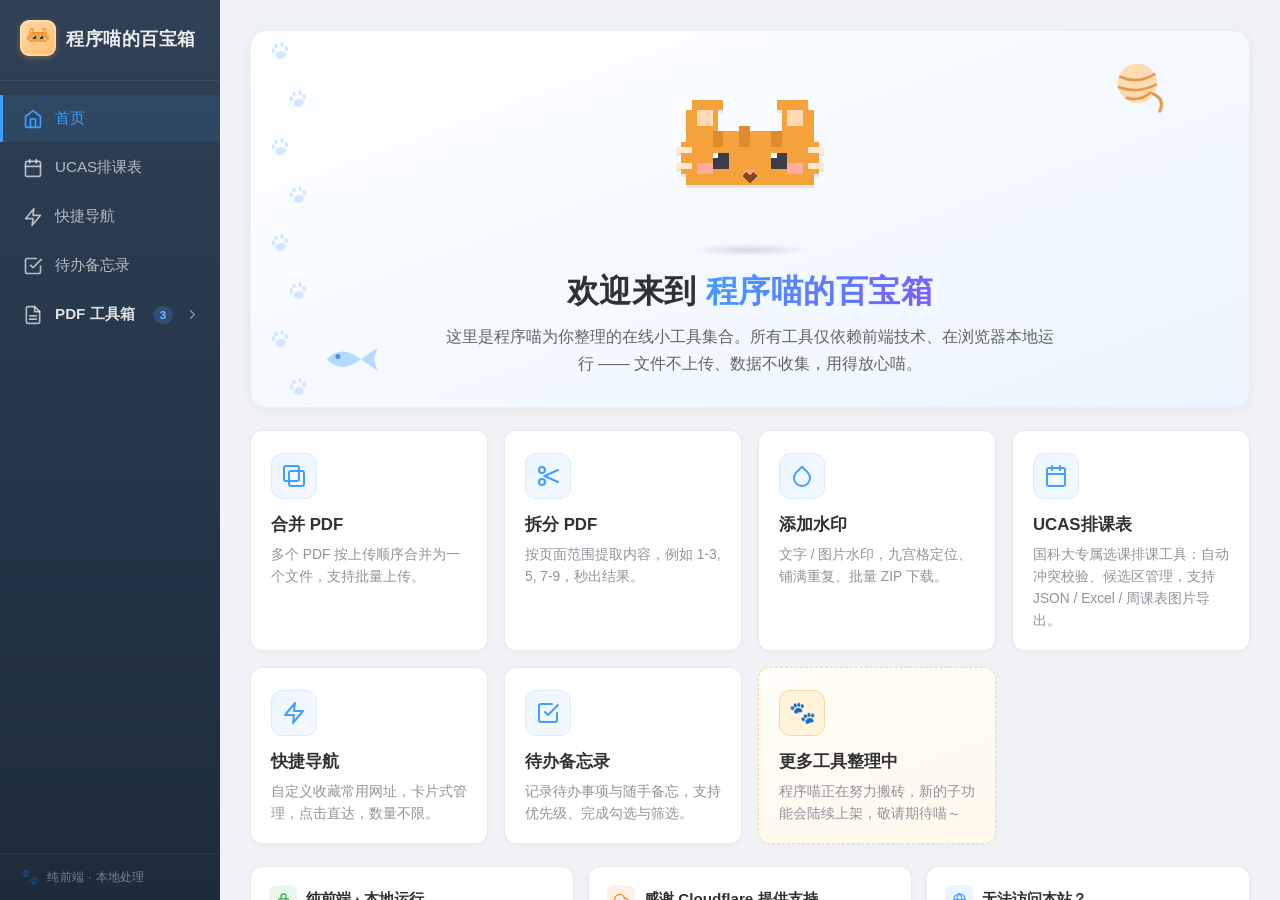
==== commit bd3256d1: "Collapse PDF toolbox group by default Co-Authored-By: Claude Opus 5 (1M context) <noreply@anthropic." ====
--- a/index.html
+++ b/index.html
@@ -76,7 +76,7 @@
                     <span>待办备忘录</span>
                     <span class="nav-badge todo-badge" id="todoBadge" style="display:none;">0</span>
                 </div>
-                <div class="nav-group open" id="pdfGroup">
+                <div class="nav-group" id="pdfGroup">
                     <div class="nav-group-header">
                         <svg viewBox="0 0 24 24" fill="none" stroke="currentColor" stroke-width="2" stroke-linecap="round" stroke-linejoin="round"><path d="M14 2H6a2 2 0 0 0-2 2v16a2 2 0 0 0 2 2h12a2 2 0 0 0 2-2V8z"/><polyline points="14 2 14 8 20 8"/><line x1="16" y1="13" x2="8" y2="13"/><line x1="16" y1="17" x2="8" y2="17"/></svg>
                         <span>PDF 工具箱</span>
